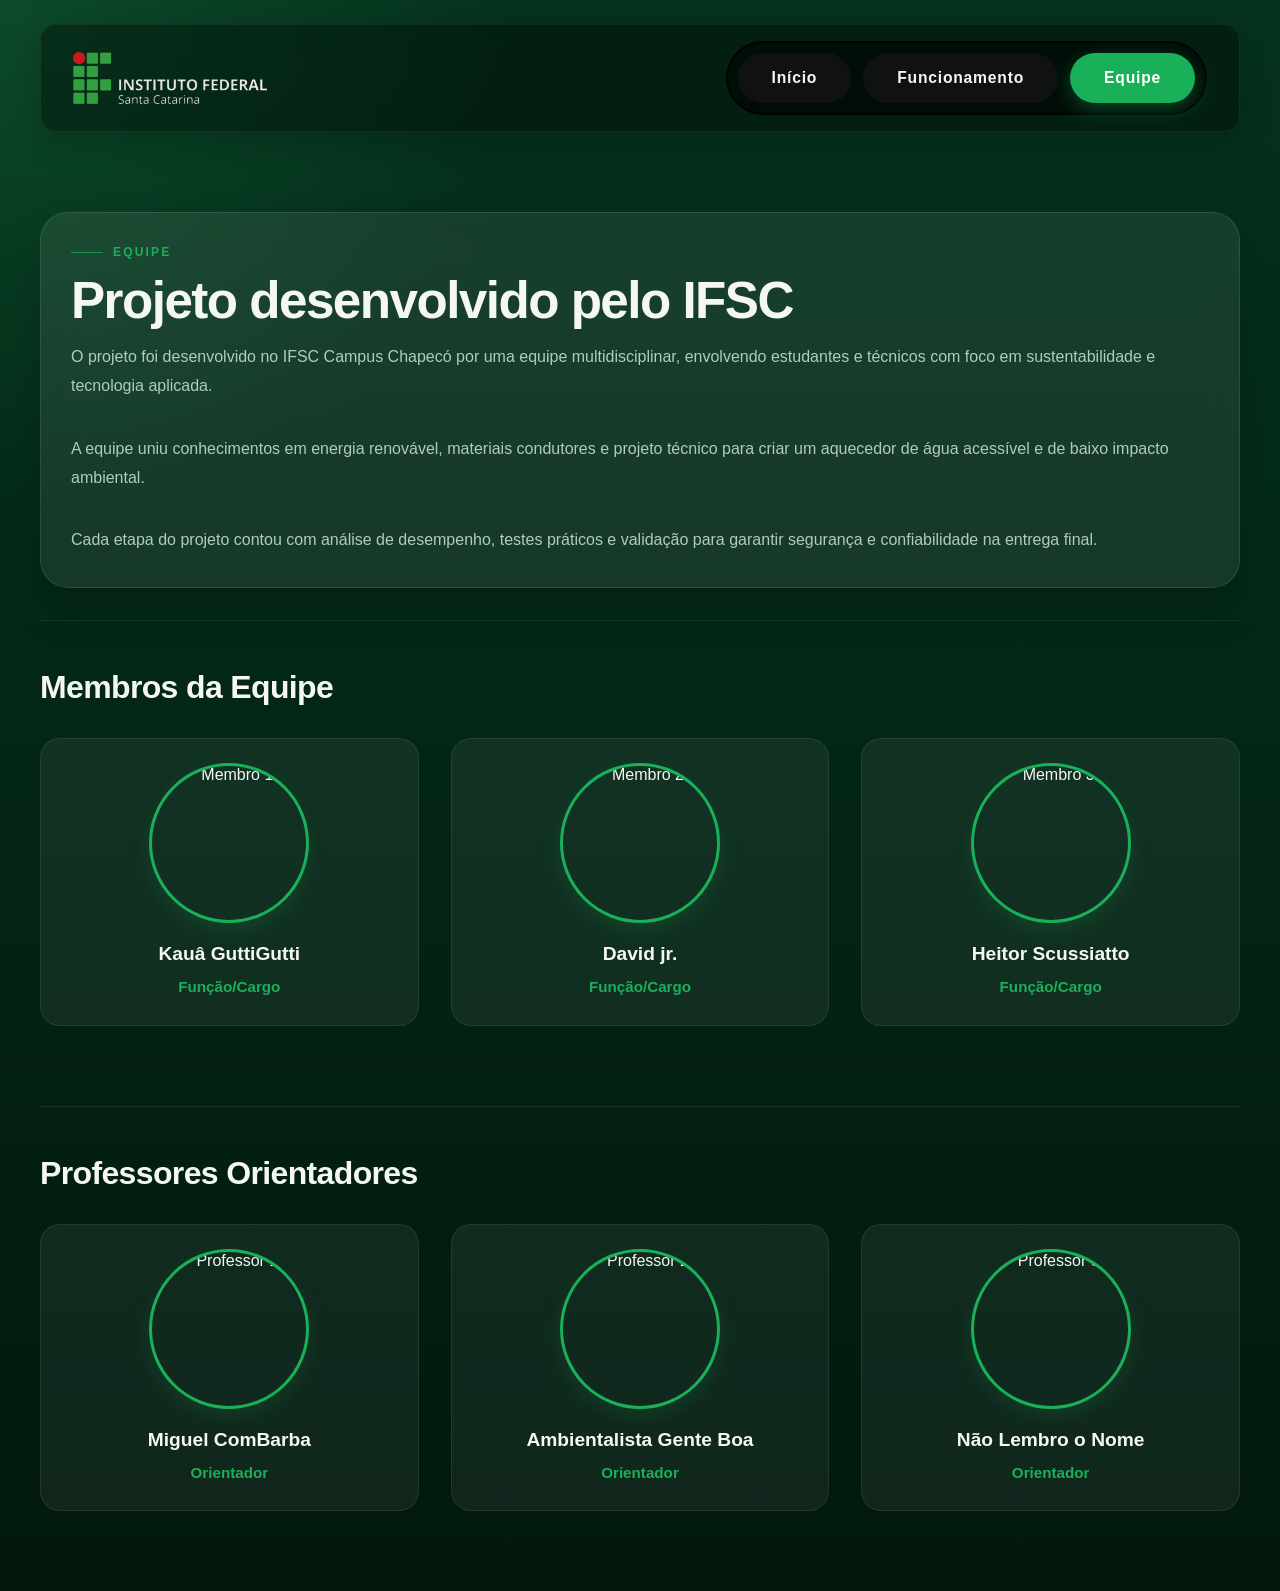
==== equipe.html @ 1ae8f955 "Ajustes Técnicos Parte 1." ====
<!DOCTYPE html>
<html lang="pt-BR">
<head>
  <meta charset="UTF-8" />
  <meta name="viewport" content="width=device-width, initial-scale=1.0" />
  <title>Equipe - Aquecedor de Água Sustentável</title>
  <link rel="stylesheet" href="style.css" />
</head>
<body>
  <div class="page">
    <header>
      <div class="brand">
        <img src="assets/IFSC_horizontal_marca2015_PNG (1) - Editado.png" alt="Logo IFSC" class="brand-logo" />
      </div>

      <nav aria-label="Navegação principal">
        <a class="nav-link" href="index.html">Início</a>
        <a class="nav-link" href="funcionamento.html">Funcionamento</a>
        <a class="nav-link active" href="equipe.html">Equipe</a>
      </nav>
    </header>

    <main class="content">
      <span class="eyebrow">Equipe</span>
      <h1>Projeto desenvolvido pelo IFSC</h1>
      <p>
        O projeto foi desenvolvido no IFSC Campus Chapecó por uma equipe multidisciplinar, envolvendo estudantes e técnicos com foco em sustentabilidade e tecnologia aplicada.
      </p>
      <p>
        A equipe uniu conhecimentos em energia renovável, materiais condutores e projeto técnico para criar um aquecedor de água acessível e de baixo impacto ambiental.
      </p>
      <p>
        Cada etapa do projeto contou com análise de desempenho, testes práticos e validação para garantir segurança e confiabilidade na entrega final.
      </p>
    </main>

    <section class="team-section">
      <h2>Membros da Equipe</h2>
      <div class="members-grid">
        <div class="member-card">
          <img src="assets/placeholder-member.jpg" alt="Membro 1" />
          <h3>Kauâ GuttiGutti</h3>
          <p class="role">Função/Cargo</p>
        </div>
        <div class="member-card">
          <img src="assets/placeholder-member.jpg" alt="Membro 2" />
          <h3>David jr.</h3>
          <p class="role">Função/Cargo</p>
        </div>
        <div class="member-card">
          <img src="assets/placeholder-member.jpg" alt="Membro 3" />
          <h3>Heitor Scussiatto</h3>
          <p class="role">Função/Cargo</p>
        </div>
      </div>
    </section>

    <section class="team-section">
      <h2>Professores Orientadores</h2>
      <div class="members-grid">
        <div class="member-card">
          <img src="assets/placeholder-professor.jpg" alt="Professor 1" />
          <h3>Miguel ComBarba</h3>
          <p class="role">Orientador</p>
        </div>
        <div class="member-card">
          <img src="assets/placeholder-professor.jpg" alt="Professor 2" />
          <h3>Ambientalista Gente Boa</h3>
          <p class="role">Orientador</p>
        </div>
        <div class="member-card">
          <img src="assets/placeholder-professor.jpg" alt="Professor 3" />
          <h3>Não Lembro o Nome</h3>
          <p class="role">Orientador</p>
        </div>
      </div>
    </section>
  </div>

  <script src="script.js"></script>
</body>
</html>
---- style.css ----
:root {
  color-scheme: dark;
  --bg: #042a18;
  --bg-light: #0f4c2b;
  --panel: rgba(255, 255, 255, 0.08);
  --panel-strong: rgba(255, 255, 255, 0.14);
  --accent: #1ab05a;
  --text: #f4f7f2;
  --muted: #b3ccb9;
  --border: rgba(255, 255, 255, 0.12);
  font-family: "Inter", "Segoe UI", sans-serif;
}

* {
  box-sizing: border-box;
}

html {
  scroll-behavior: smooth;
}

body {
  margin: 0;
  min-height: 100vh;
  background:
    radial-gradient(circle at top left, rgba(42, 184, 104, 0.18), transparent 25%),
    linear-gradient(180deg, #05321d 0%, #02180d 100%);
  color: var(--text);
}

.page {
  display: grid;
  gap: 32px;
  width: min(1200px, calc(100% - 32px));
  margin: 0 auto;
  padding: 24px 0 32px;
}

/* =========================
   HEADER
========================= */
header {
  display: flex;
  align-items: center;
  justify-content: space-between;
  gap: 24px;
  padding: 16px 32px;
  margin-bottom: 48px;
  background: rgba(0, 0, 0, 0.35);
  border: 1px solid rgba(255, 255, 255, 0.06);
  border-radius: 16px;
  backdrop-filter: blur(12px);
  box-shadow: 0 10px 30px rgba(0, 0, 0, 0.18);
}

.brand {
  display: flex;
  align-items: center;
}

.brand-logo {
  height: 52px;
  width: auto;
  object-fit: contain;
}

/* =========================
   NAV
========================= */
nav {
  display: flex;
  gap: 12px;
  flex-wrap: wrap;
  padding: 10px;
  background: rgba(0, 0, 0, 0.6);
  border-radius: 999px;
  border: 2px solid rgba(0, 0, 0, 0.8);
}

.nav-link {
  display: inline-flex;
  align-items: center;
  justify-content: center;
  padding: 14px 32px;
  border-radius: 999px;
  border: 2px solid transparent;
  background: rgba(20, 20, 20, 0.8);
  color: var(--text);
  text-decoration: none;
  font-weight: 800;
  font-size: 0.98rem;
  letter-spacing: 0.05em;
  transition: all 0.3s ease;
}

.nav-link:hover,
.nav-link:focus-visible {
  transform: translateY(-2px);
  background: rgba(40, 40, 40, 0.9);
  outline: none;
}

.nav-link.active {
  background: var(--accent);
  color: #fff;
  box-shadow: 0 6px 20px rgba(26, 176, 90, 0.35);
  border: 2px solid rgba(26, 176, 90, 0.3);
}

/* =========================
   HERO
========================= */
.hero {
  display: grid;
  grid-template-columns: minmax(420px, 620px) minmax(420px, 1fr);
  gap: 42px;
  align-items: start;
}

.hero-left {
  display: grid;
  grid-template-columns: repeat(2, 1fr);
  gap: 24px;
  align-items: stretch;
}

.hero-left .card.large,
.hero-left .card.small-card {
  position: static;
  transform: none;
  top: auto;
  left: auto;
  width: 100%;
  box-shadow: 0 30px 50px rgba(0, 0, 0, 0.18);
}

.hero-left .card {
  height: 470px;
}

.hero-left .card img {
  width: 100%;
  height: 100%;
  object-fit: cover;
  display: block;
}

.hero-right {
  display: flex;
  align-items: flex-start;
}

.card.small-card {
  max-width: 100%;
}

/* =========================
   CARDS
========================= */
.card {
  --final-offset: 0px;
  position: relative;
  overflow: hidden;
  border-radius: 28px;
  background: var(--panel);
  border: 1px solid var(--border);
  box-shadow: 0 30px 50px rgba(0, 0, 0, 0.18);
  opacity: 0;
  transform: translateY(20px);
  transition:
    opacity 0.6s ease,
    transform 0.6s ease,
    box-shadow 0.3s ease,
    border-color 0.3s ease;
}

.card:hover {
  box-shadow: 0 35px 60px rgba(0, 0, 0, 0.24);
  border-color: rgba(26, 176, 90, 0.25);
}

.card.visible {
  opacity: 1;
  transform: translateY(var(--final-offset));
}

.hero-left .card {
  --final-offset: -18px;
}

.hero-right .card.small-card {
  --final-offset: 18px;
}

.card img {
  width: 100%;
  display: block;
  object-fit: cover;
}

/* =========================
   TEXTO / CONTEÚDO
========================= */
.content {
  display: flex;
  flex-direction: column;
  gap: 16px;
  padding: 32px 30px;
  border-radius: 28px;
  background: rgba(255, 255, 255, 0.08);
  border: 1px solid rgba(255, 255, 255, 0.1);
  backdrop-filter: blur(16px);
  box-shadow: 0 25px 45px rgba(0, 0, 0, 0.16);
}

.eyebrow {
  display: inline-flex;
  align-items: center;
  gap: 10px;
  color: var(--accent);
  text-transform: uppercase;
  letter-spacing: 0.18em;
  font-size: 0.75rem;
  font-weight: 700;
}

.eyebrow::before {
  content: "";
  width: 32px;
  height: 1px;
  background: currentColor;
  opacity: 0.7;
}

h1 {
  margin: 0;
  font-size: clamp(2.6rem, 4vw, 4rem);
  line-height: 1.02;
  letter-spacing: -0.03em;
}

p {
  margin: 0;
  color: var(--muted);
  line-height: 1.8;
  font-size: 1rem;
}

.content p + p {
  margin-top: 18px;
}

/* =========================
   LISTA DE DIFERENCIAIS
========================= */
.feature-list {
  display: grid;
  gap: 14px;
  margin-top: 16px;
}

.feature {
  display: flex;
  align-items: flex-start;
  gap: 12px;
  color: var(--text);
  font-weight: 500;
}

.feature::before {
  content: "•";
  color: var(--accent);
  font-size: 1.35rem;
  line-height: 1;
  margin-top: 3px;
}

/* =========================
   SEÇÃO DE MEMBROS
========================= */
.team-section {
  display: flex;
  flex-direction: column;
  gap: 32px;
  padding: 48px 0;
  border-top: 1px solid rgba(255, 255, 255, 0.08);
}

.team-section h2 {
  margin: 0;
  font-size: 2rem;
  font-weight: 700;
  color: var(--text);
  letter-spacing: -0.02em;
}

.members-grid {
  display: grid;
  grid-template-columns: repeat(auto-fit, minmax(280px, 1fr));
  gap: 32px;
}

.member-card {
  display: flex;
  flex-direction: column;
  align-items: center;
  text-align: center;
  border-radius: 20px;
  overflow: hidden;
  background: rgba(255, 255, 255, 0.06);
  border: 1px solid rgba(255, 255, 255, 0.08);
  padding: 24px;
  transition: transform 0.3s ease, background 0.3s ease, border-color 0.3s ease;
}

.member-card:hover {
  transform: translateY(-6px);
  background: rgba(255, 255, 255, 0.1);
  border-color: rgba(26, 176, 90, 0.3);
}

.member-card img {
  width: 160px;
  height: 160px;
  border-radius: 50%;
  object-fit: cover;
  margin-bottom: 20px;
  border: 3px solid var(--accent);
  box-shadow: 0 8px 20px rgba(26, 176, 90, 0.15);
}

.member-card h3 {
  margin: 0 0 8px 0;
  font-size: 1.2rem;
  font-weight: 700;
  color: var(--text);
}

.member-card .role {
  margin: 0;
  font-size: 0.95rem;
  color: var(--accent);
  font-weight: 600;
}

/* =========================
   RESPONSIVIDADE
========================= */
@media (max-width: 1100px) {
  .hero {
    grid-template-columns: 1fr;
  }

  .hero-right {
    width: 100%;
  }

  .content {
    width: 100%;
  }
}

@media (max-width: 900px) {
  .hero-left {
    grid-template-columns: 1fr;
  }

  .hero-left .card {
    height: 420px;
  }
}

@media (max-width: 680px) {
  .page {
    width: min(100%, calc(100% - 20px));
    padding: 16px 0 24px;
  }

  header {
    flex-direction: column;
    align-items: stretch;
    padding: 18px;
    gap: 18px;
  }

  .brand {
    justify-content: center;
    width: 100%;
  }

  nav {
    width: 100%;
    border-radius: 24px;
    justify-content: center;
  }

  .nav-link {
    flex: 1 1 100%;
    justify-content: center;
    padding: 14px 20px;
  }

  .hero {
    gap: 28px;
  }

  .hero-left .card {
    height: 360px;
  }

  .content {
    padding: 24px;
    border-radius: 24px;
  }

  h1 {
    font-size: clamp(2rem, 8vw, 3rem);
  }

  p {
    font-size: 0.96rem;
    line-height: 1.7;
  }
}
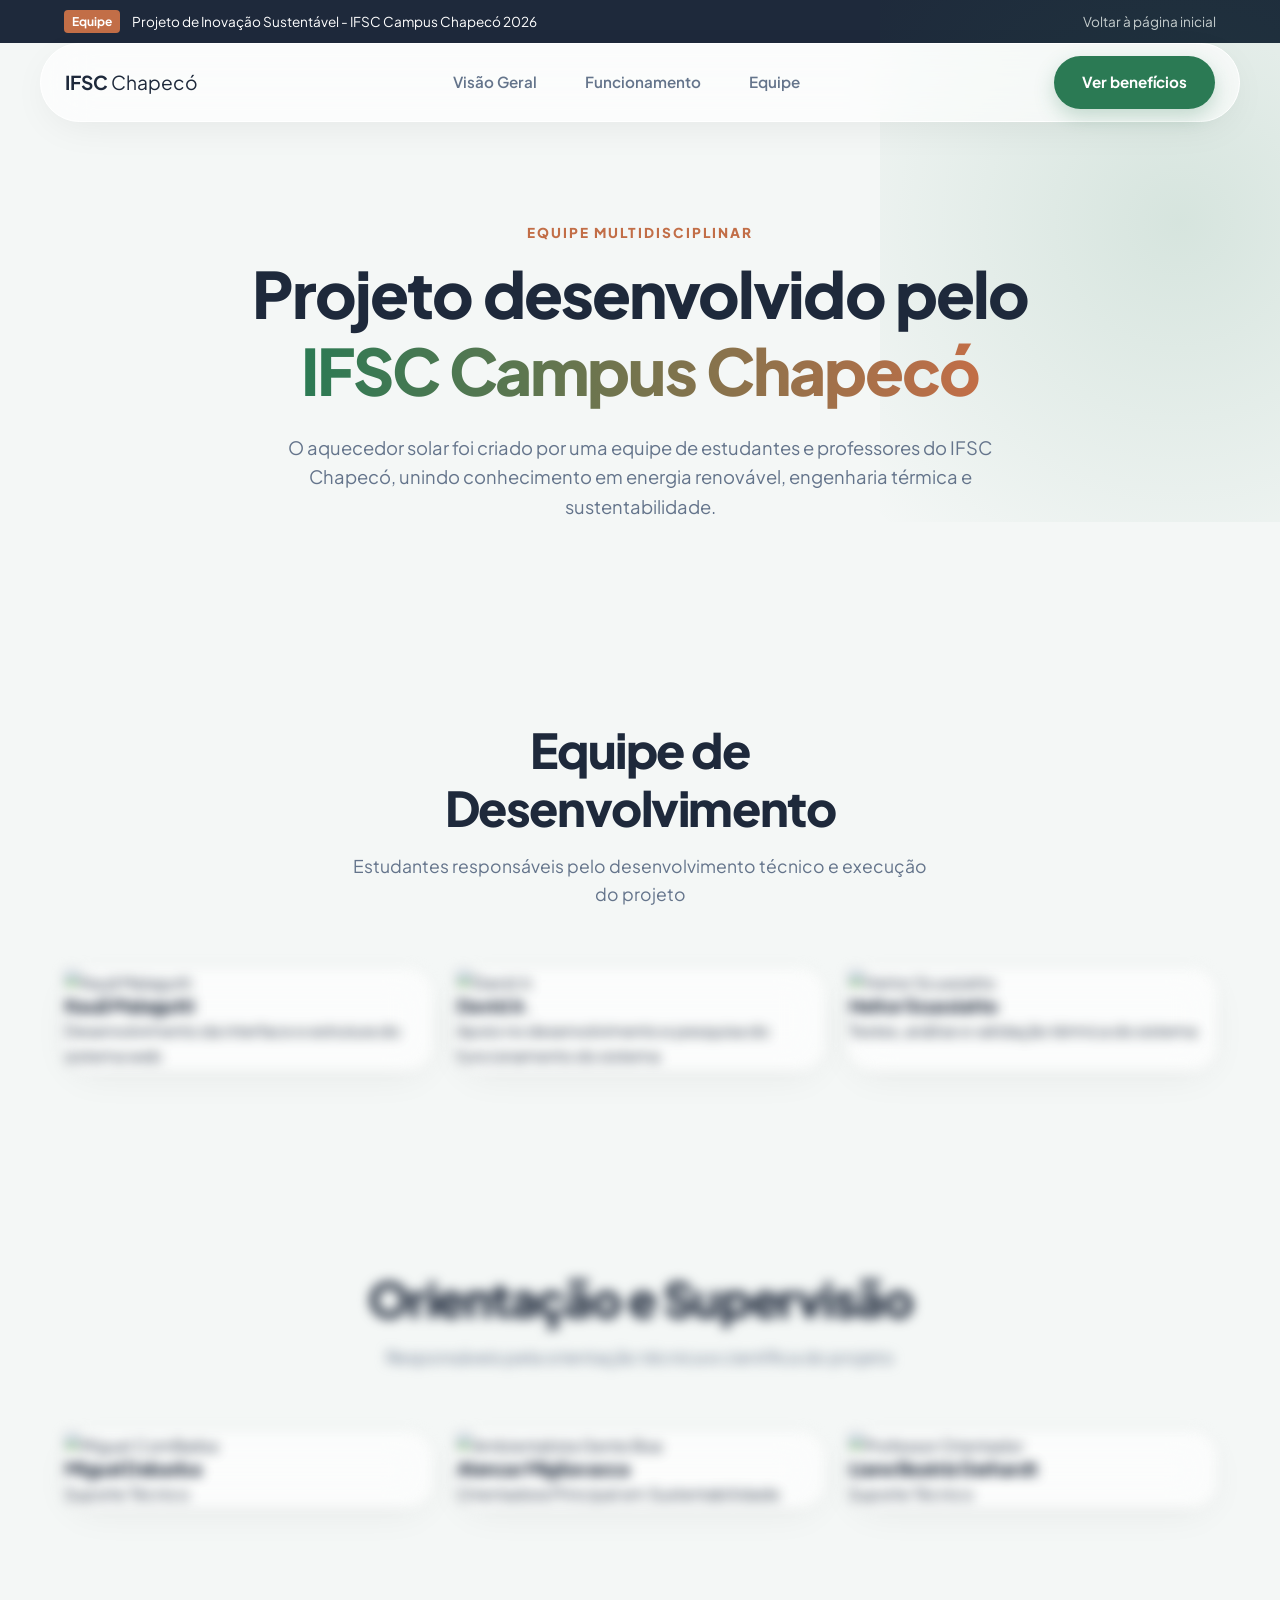
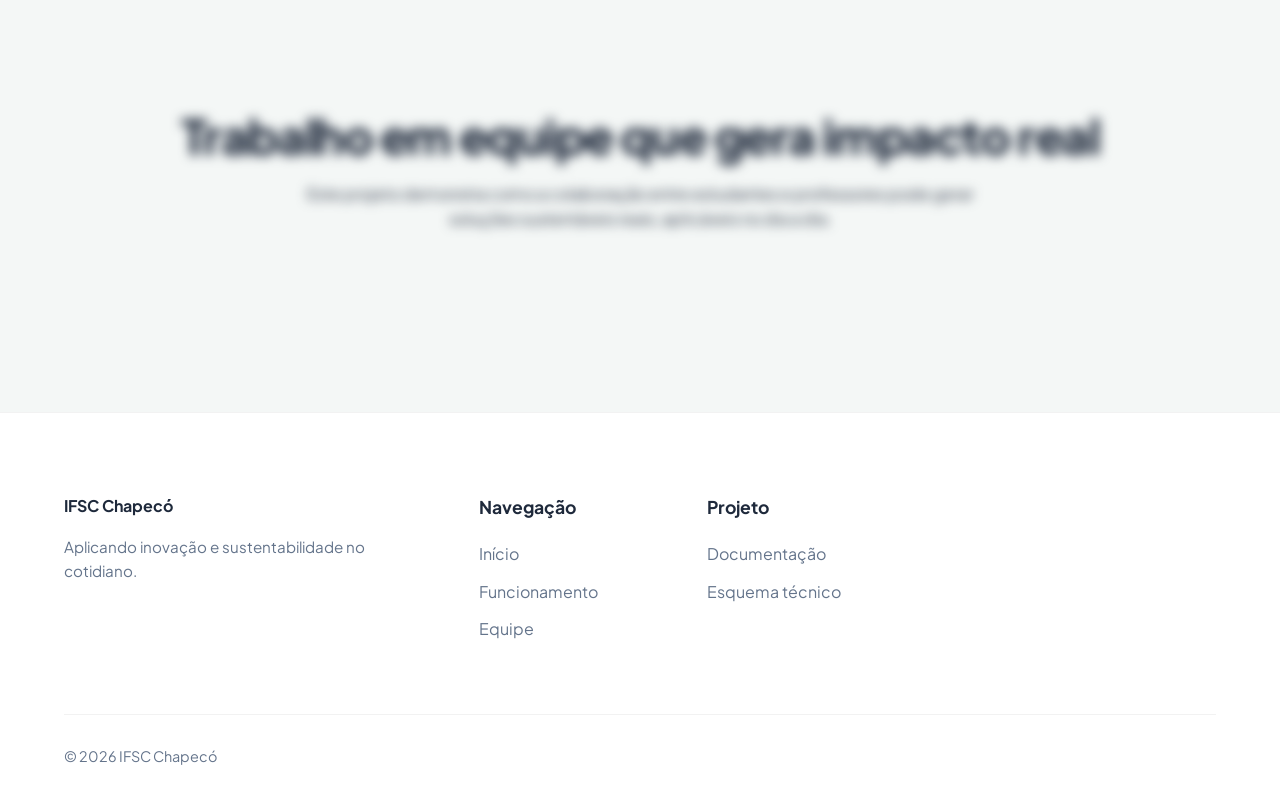
==== commit 847336be: "Commit refatoração do site" ====
--- a/equipe.html
+++ b/equipe.html
@@ -1,82 +1,214 @@
 <!DOCTYPE html>
 <html lang="pt-BR">
+
 <head>
+  <!-- META BASE -->
   <meta charset="UTF-8" />
   <meta name="viewport" content="width=device-width, initial-scale=1.0" />
-  <title>Equipe - Aquecedor de Água Sustentável</title>
-  <link rel="stylesheet" href="style.css" />
+  <meta name="theme-color" content="#2B7A54">
+
+  <!-- SEO -->
+  <title>Equipe | Aquecedor Solar IFSC Chapecó</title>
+  <meta name="description"
+    content="Conheça a equipe multidisciplinar do projeto de aquecedor solar do IFSC Campus Chapecó. Estudantes e professores trabalhando pela sustentabilidade." />
+  <meta name="keywords"
+    content="equipe, aquecedor solar, IFSC Chapecó, projeto sustentável, estudantes, orientadores" />
+  <meta name="author" content="IFSC Chapecó" />
+
+  <!-- OPEN GRAPH -->
+  <meta property="og:title" content="Equipe - Aquecedor Solar IFSC Chapecó" />
+  <meta property="og:description"
+    content="Conheça quem desenvolveu o sistema de aquecimento solar sustentável no IFSC Campus Chapecó." />
+  <meta property="og:image" content="assets/img/img-aquecedor-agua.png" />
+  <meta property="og:type" content="website" />
+
+  <!-- FAVICON -->
+  <link rel="icon" href="assets/img/favicon.png" type="image/png">
+
+  <!-- FONTE -->
+  <link href="https://fonts.googleapis.com/css2?family=Plus+Jakarta+Sans:wght@400;500;700;800&display=swap"
+    rel="stylesheet">
+  <link rel="stylesheet" href="https://cdnjs.cloudflare.com/ajax/libs/font-awesome/7.0.1/css/all.min.css">
+
+  <!-- CSS -->
+  <link rel="stylesheet" href="assets/css/style.css" />
 </head>
+
 <body>
-  <div class="page">
-    <header>
-      <div class="brand">
-        <img src="assets/IFSC_horizontal_marca2015_PNG (1) - Editado.png" alt="Logo IFSC" class="brand-logo" />
-      </div>
-
-      <nav aria-label="Navegação principal">
-        <a class="nav-link" href="index.html">Início</a>
-        <a class="nav-link" href="funcionamento.html">Funcionamento</a>
-        <a class="nav-link active" href="equipe.html">Equipe</a>
+
+  <!-- TOP BAR -->
+  <div class="top-bar">
+    <div class="top-bar-content">
+      <span class="badge">Equipe</span>
+      <p>Projeto de Inovação Sustentável - IFSC Campus Chapecó 2026</p>
+    </div>
+    <div class="top-bar-links">
+      <a href="index.html">Voltar à página inicial</a>
+    </div>
+  </div>
+
+  <!-- HEADER -->
+  <header class="main-header">
+    <div class="header-container glass-panel">
+
+      <a href="index.html" class="brand">
+        <strong>IFSC</strong> Chapecó
+      </a>
+
+      <nav class="main-nav">
+        <a href="index.html" class="nav-link">Visão Geral</a>
+        <a href="funcionamento.html" class="nav-link">Funcionamento</a>
+        <a href="equipe.html" class="nav-link active">Equipe</a>
       </nav>
-    </header>
-
-    <main class="content">
-      <span class="eyebrow">Equipe</span>
-      <h1>Projeto desenvolvido pelo IFSC</h1>
-      <p>
-        O projeto foi desenvolvido no IFSC Campus Chapecó por uma equipe multidisciplinar, envolvendo estudantes e técnicos com foco em sustentabilidade e tecnologia aplicada.
-      </p>
-      <p>
-        A equipe uniu conhecimentos em energia renovável, materiais condutores e projeto técnico para criar um aquecedor de água acessível e de baixo impacto ambiental.
-      </p>
-      <p>
-        Cada etapa do projeto contou com análise de desempenho, testes práticos e validação para garantir segurança e confiabilidade na entrega final.
-      </p>
-    </main>
-
-    <section class="team-section">
-      <h2>Membros da Equipe</h2>
-      <div class="members-grid">
-        <div class="member-card">
-          <img src="assets/placeholder-member.jpg" alt="Membro 1" />
-          <h3>Kauâ GuttiGutti</h3>
-          <p class="role">Função/Cargo</p>
-        </div>
-        <div class="member-card">
-          <img src="assets/placeholder-member.jpg" alt="Membro 2" />
-          <h3>David jr.</h3>
-          <p class="role">Função/Cargo</p>
-        </div>
-        <div class="member-card">
-          <img src="assets/placeholder-member.jpg" alt="Membro 3" />
-          <h3>Heitor Scussiatto</h3>
-          <p class="role">Função/Cargo</p>
-        </div>
-      </div>
-    </section>
-
-    <section class="team-section">
-      <h2>Professores Orientadores</h2>
-      <div class="members-grid">
-        <div class="member-card">
-          <img src="assets/placeholder-professor.jpg" alt="Professor 1" />
-          <h3>Miguel ComBarba</h3>
-          <p class="role">Orientador</p>
-        </div>
-        <div class="member-card">
-          <img src="assets/placeholder-professor.jpg" alt="Professor 2" />
-          <h3>Ambientalista Gente Boa</h3>
-          <p class="role">Orientador</p>
-        </div>
-        <div class="member-card">
-          <img src="assets/placeholder-professor.jpg" alt="Professor 3" />
-          <h3>Não Lembro o Nome</h3>
-          <p class="role">Orientador</p>
-        </div>
-      </div>
-    </section>
-  </div>
-
-  <script src="script.js"></script>
+
+      <a href="index.html#bento-features" class="btn-primary">Ver benefícios</a>
+
+    </div>
+  </header>
+
+  <main>
+
+    <!-- HERO EQUIPE -->
+    <section class="hero section-padding">
+      <div class="container">
+
+        <div class="hero-text text-center reveal">
+          <span class="eyebrow">Equipe Multidisciplinar</span>
+
+          <h1>
+            Projeto desenvolvido pelo<br>
+            <span class="highlight">IFSC Campus Chapecó</span>
+          </h1>
+
+          <p style="max-width: 720px; margin: 0 auto;">
+            O aquecedor solar foi criado por uma equipe de estudantes e professores do IFSC Chapecó,
+            unindo conhecimento em energia renovável, engenharia térmica e sustentabilidade.
+          </p>
+        </div>
+
+      </div>
+    </section>
+
+    <!-- Equipe de Desenvolvimento -->
+    <section class="section-padding">
+      <div class="container">
+
+        <div class="section-heading text-center reveal">
+          <h2>Equipe de Desenvolvimento</h2>
+          <p>Estudantes responsáveis pelo desenvolvimento técnico e execução do projeto</p>
+        </div>
+
+        <div class="members-grid"
+          style="display: grid; grid-template-columns: repeat(auto-fit, minmax(280px, 1fr)); gap: 24px;">
+
+          <div class="member-card glass-panel reveal">
+            <img src="assets/placeholder-member.jpg" alt="Kauã Malagutti" loading="lazy">
+            <h3>Kauã Malagutti</h3>
+            <p class="role">Desenvolvimento da interface e estrutura do sistema web</p>
+          </div>
+
+          <div class="member-card glass-panel reveal">
+            <img src="assets/placeholder-member.jpg" alt="David Jr." loading="lazy">
+            <h3>David Jr.</h3>
+            <p class="role">Apoio no desenvolvimento e pesquisa do funcionamento do sistema</p>
+          </div>
+
+          <div class="member-card glass-panel reveal">
+            <img src="assets/placeholder-member.jpg" alt="Heitor Scussiatto" loading="lazy">
+            <h3>Heitor Scussiatto</h3>
+            <p class="role">Testes, análise e validação térmica do sistema</p>
+          </div>
+        </div>
+      </div>
+    </section>
+
+    <!-- Orientação e Supervisão -->
+    <section class="section-padding bg-surface">
+      <div class="container">
+
+        <div class="section-heading text-center reveal">
+          <h2>Orientação e Supervisão</h2>
+          <p>Responsáveis pela orientação técnica e científica do projeto</p>
+        </div>
+
+        <div class="members-grid"
+          style="display: grid; grid-template-columns: repeat(auto-fit, minmax(280px, 1fr)); gap: 24px;">
+
+          <div class="member-card glass-panel reveal">
+            <img src="assets/placeholder-professor.jpg" alt="Miguel ComBarba" loading="lazy">
+            <h3>Miguel Debarba</h3>
+            <p class="role">Suporte Técnico</p>
+          </div>
+
+          <div class="member-card glass-panel reveal">
+            <img src="assets/placeholder-professor.jpg" alt="Ambientalista Gente Boa" loading="lazy">
+            <h3>Alencar Migliavacca</h3>
+            <p class="role">Orientadora Principal em Sustentabilidade</p>
+          </div>
+
+          <div class="member-card glass-panel reveal">
+            <img src="assets/placeholder-professor.jpg" alt="Professor Orientador" loading="lazy">
+            <h3>Liane Beatriz Gerhardt</h3>
+            <p class="role">Suporte Técnico</p>
+          </div>
+
+        </div>
+      </div>
+    </section>
+
+    <section class="section-padding">
+      <div class="container text-center reveal">
+
+        <h2>Trabalho em equipe que gera impacto real</h2>
+
+        <p style="max-width:700px; margin:0 auto;">
+          Este projeto demonstra como a colaboração entre estudantes e professores pode
+          gerar soluções sustentáveis reais, aplicáveis no dia a dia.
+        </p>
+
+      </div>
+    </section>
+
+  </main>
+
+  <!-- FOOTER -->
+  <footer class="site-footer">
+
+    <div class="container footer-grid">
+
+      <div class="footer-brand">
+        <strong>IFSC Chapecó</strong>
+        <p>Aplicando inovação e sustentabilidade no cotidiano.</p>
+      </div>
+
+      <div class="footer-links">
+        <h4>Navegação</h4>
+        <ul>
+          <li><a href="index.html">Início</a></li>
+          <li><a href="funcionamento.html">Funcionamento</a></li>
+          <li><a href="equipe.html">Equipe</a></li>
+        </ul>
+      </div>
+
+      <div class="footer-links">
+        <h4>Projeto</h4>
+        <ul>
+          <li><a href="#">Documentação</a></li>
+          <li><a href="#">Esquema técnico</a></li>
+        </ul>
+      </div>
+
+    </div>
+
+    <div class="container footer-bottom">
+      <p>&copy; 2026 IFSC Chapecó</p>
+    </div>
+
+  </footer>
+
+  <!-- JS -->
+  <script src="assets/js/script.js"></script>
+
 </body>
-</html>
+
+</html>
--- a/assets/css/style.css
+++ b/assets/css/style.css
@@ -0,0 +1,1000 @@
+  /* ========================= VARIÁVEIS E RESET (Light/Soft Theme) ========================= */
+  :root {
+    /* Fundo claro, levemente acinzentado/verde bem suave */
+    --bg-main: #F4F7F6;
+    --bg-surface: #FFFFFF;
+    /* Textos elegantes e legíveis */
+    --text-main: #1E293B;
+    --text-muted: #64748B;
+    /* Cores de destaque: Verde Sálvia e Cobre */
+    --accent-green: #2B7A54;
+    --accent-green-hover: #1f5c3f;
+    --accent-copper: #C26E47;
+    /* Cor que remete à tubulação de cobre */
+    /* Glassmorphism para Light Mode */
+    --glass-bg: rgba(255, 255, 255, 0.65);
+    --glass-border: rgba(255, 255, 255, 1);
+    --glass-shadow: 0 10px 40px -10px rgba(0, 0, 0, 0.08);
+    --font-main: 'Plus Jakarta Sans', system-ui, sans-serif;
+    --transition: all 0.3s cubic-bezier(0.25, 0.8, 0.25, 1);
+  }
+
+  * {
+    margin: 0;
+    padding: 0;
+    box-sizing: border-box;
+  }
+
+  html {
+    scroll-behavior: auto;
+    scroll-padding-top: 100px;
+  }
+
+  body {
+    font-family: var(--font-main);
+    background-color: var(--bg-main);
+    color: var(--text-main);
+    line-height: 1.6;
+    overflow-x: hidden;
+  }
+
+  .container {
+    width: min(1200px, 90%);
+    margin: 0 auto;
+  }
+
+  .section-padding {
+    padding: 100px 0;
+  }
+
+  /* ========================= UTILITÁRIOS ========================= */
+  .glass-panel {
+    background: var(--glass-bg);
+    backdrop-filter: blur(20px);
+    -webkit-backdrop-filter: blur(20px);
+    border: 1px solid var(--glass-border);
+    box-shadow: var(--glass-shadow);
+    border-radius: 24px;
+  }
+
+  .eyebrow {
+    color: var(--accent-copper);
+    text-transform: uppercase;
+    font-weight: 800;
+    letter-spacing: 0.15em;
+    font-size: 0.85rem;
+    display: block;
+    margin-bottom: 12px;
+  }
+
+  h1,
+  h2,
+  h3 {
+    font-weight: 800;
+    line-height: 1.2;
+    letter-spacing: -0.03em;
+  }
+
+  h1 {
+    font-size: clamp(2.5rem, 5vw, 4rem);
+    margin-bottom: 24px;
+  }
+
+  h2 {
+    font-size: clamp(2rem, 4vw, 3rem);
+    margin-bottom: 16px;
+  }
+
+  .text-center {
+    text-align: center;
+  }
+
+  /* Botões */
+  .btn-primary,
+  .btn-secondary {
+    display: inline-flex;
+    align-items: center;
+    justify-content: center;
+    padding: 14px 28px;
+    border-radius: 100px;
+    font-weight: 700;
+    font-size: 0.95rem;
+    text-decoration: none;
+    transition: var(--transition);
+    cursor: pointer;
+    border: none;
+  }
+
+  .btn-primary {
+    background: var(--accent-green);
+    color: #fff;
+    box-shadow: 0 8px 20px rgba(43, 122, 84, 0.25);
+  }
+
+  .btn-primary:hover {
+    background: var(--accent-green-hover);
+    transform: translateY(-2px);
+  }
+
+  .btn-secondary {
+    background: var(--bg-surface);
+    color: var(--text-main);
+    border: 1px solid rgba(0, 0, 0, 0.1);
+  }
+
+  .btn-secondary:hover {
+    background: #f8f9fa;
+    transform: translateY(-2px);
+  }
+
+
+  .btn-primary {
+    position: relative;
+    overflow: hidden;
+  }
+
+  .btn-primary::after {
+    content: "";
+    position: absolute;
+    inset: 0;
+    background: linear-gradient(120deg, transparent, rgba(255, 255, 255, 0.4), transparent);
+    opacity: 0;
+    transition: 0.4s;
+  }
+
+  .btn-primary:hover::after {
+    opacity: 1;
+  }
+
+  /* ========================= TOP BAR ========================= */
+  .top-bar {
+    background-color: var(--text-main);
+    color: #fff;
+    font-size: 0.85rem;
+    padding: 10px 5%;
+    display: flex;
+    justify-content: space-between;
+    align-items: center;
+    transition: transform 0.3s ease;
+  }
+
+  .top-bar-content {
+    display: flex;
+    align-items: center;
+    gap: 12px;
+  }
+
+  .top-bar .badge {
+    background: var(--accent-copper);
+    padding: 2px 8px;
+    border-radius: 4px;
+    font-weight: 700;
+    font-size: 0.75rem;
+  }
+
+  .top-bar-links a {
+    color: #fff;
+    text-decoration: none;
+    opacity: 0.8;
+    transition: opacity 0.2s;
+  }
+
+  .top-bar-links a:hover {
+    opacity: 1;
+    text-decoration: underline;
+  }
+
+  /* Ocultar top-bar no scroll */
+  body.scrolled .top-bar {
+    transform: translateY(-100%);
+    position: absolute;
+  }
+
+  /* ========================= HEADER STICKY ========================= */
+  .main-header {
+    position: sticky;
+    top: 20px;
+    z-index: 1000;
+    width: min(1200px, 95%);
+    margin: 0 auto;
+    transition: var(--transition);
+  }
+
+  .header-container {
+    display: flex;
+    justify-content: space-between;
+    align-items: center;
+    padding: 12px 24px;
+    border-radius: 100px;
+  }
+
+  .brand {
+    text-decoration: none;
+    color: var(--text-main);
+    font-size: 1.2rem;
+  }
+
+  .main-nav {
+    display: flex;
+    gap: 8px;
+  }
+
+  .nav-link {
+    text-decoration: none;
+    color: var(--text-muted);
+    font-weight: 600;
+    font-size: 0.95rem;
+    padding: 10px 20px;
+    border-radius: 100px;
+    transition: var(--transition);
+  }
+
+  .nav-link:hover {
+    color: var(--text-main);
+    background: rgba(0, 0, 0, 0.03);
+  }
+
+  .nav-link.active {
+    color: var(--text-main);
+    background: #fff;
+    box-shadow: 0 2px 10px rgba(0, 0, 0, 0.05);
+  }
+
+  /* ========================= HERO SECTION ========================= */
+  .hero-grid {
+    display: grid;
+    grid-template-columns: 1fr 1fr;
+    gap: 60px;
+    align-items: center;
+  }
+
+  .hero-text p {
+    color: var(--text-muted);
+    font-size: 1.15rem;
+    margin-bottom: 32px;
+  }
+
+  .hero-actions {
+    display: flex;
+    gap: 16px;
+  }
+
+  .hero-visuals {
+    position: relative;
+  }
+
+  /* Glow suave no hero */
+  .hero::before {
+    content: "";
+    position: absolute;
+    width: 600px;
+    height: 600px;
+    background: radial-gradient(circle, rgba(43, 122, 84, 0.15), transparent);
+    top: -200px;
+    right: -200px;
+    z-index: 0;
+  }
+
+  /* Profundidade */
+  .hero,
+  .bento-section {
+    position: relative;
+    z-index: 1;
+  }
+
+  /* Hover mais premium */
+  .glass-panel:hover {
+    transform: translateY(-6px);
+    transition: 0.4s;
+  }
+
+  /* Melhor animação */
+  .reveal {
+    opacity: 0;
+    transform: translateY(40px) scale(0.98);
+  }
+
+  .reveal.active {
+    opacity: 1;
+    transform: translateY(0) scale(1);
+  }
+
+  .main-image {
+    border-radius: 32px;
+    overflow: hidden;
+    box-shadow: 0 20px 40px rgba(0, 0, 0, 0.1);
+    transition: transform 0.8s cubic-bezier(0.22, 1, 0.36, 1);
+  }
+
+  .main-image img {
+    transform: scale(1.08);
+
+    width: 100%;
+    height: auto;
+    display: block;
+  }
+
+  .parallax-img {
+    perspective: 1000px;
+    overflow: hidden;
+  }
+
+  .parallax-img img {
+    will-change: transform;
+  }
+
+  /* ========================= FUNCIONAMENTO ========================= */
+
+  /* Espaçamento melhor nos textos */
+  #funcionamento p {
+    max-width: 750px;
+    margin: 0 auto 20px;
+    color: var(--text-muted);
+    font-size: 1.05rem;
+    line-height: 1.7;
+  }
+
+  /* Destaque do título */
+  #funcionamento h2 {
+    margin-bottom: 20px;
+  }
+
+  /* Wrapper do vídeo mais premium */
+  .video-wrapper {
+    margin: 50px auto;
+    border-radius: 24px;
+    overflow: hidden;
+    box-shadow: 0 25px 60px rgba(0, 0, 0, 0.15);
+    max-width: 900px;
+    position: relative;
+  }
+
+  /* Glow leve igual hero */
+  .video-wrapper::after {
+    content: "";
+    position: absolute;
+    inset: 0;
+    background: radial-gradient(circle at center, rgba(43, 122, 84, 0.15), transparent 70%);
+    opacity: 0.5;
+    pointer-events: none;
+  }
+
+  /* GRID DOS CARDS */
+  .info-grid {
+    display: grid;
+    grid-template-columns: repeat(auto-fit, minmax(250px, 1fr));
+    gap: 24px;
+    margin-top: 50px;
+  }
+
+  /* CARD INDIVIDUAL */
+  .info-card {
+    padding: 30px;
+    border-radius: 20px;
+    background: var(--glass-bg);
+    backdrop-filter: blur(15px);
+    border: 1px solid var(--glass-border);
+    box-shadow: var(--glass-shadow);
+    transition: var(--transition);
+    position: relative;
+    overflow: hidden;
+  }
+
+  /* Efeito glow no hover */
+  .info-card::after {
+    content: "";
+    position: absolute;
+    inset: 0;
+    background: radial-gradient(circle at top, rgba(194, 110, 71, 0.2), transparent 70%);
+    opacity: 0;
+    transition: 0.4s;
+  }
+
+  .info-card:hover::after {
+    opacity: 1;
+  }
+
+  /* Hover suave */
+  .info-card:hover {
+    transform: translateY(-6px) scale(1.02);
+  }
+
+  /* Título */
+  .info-card h4 {
+    font-size: 1.2rem;
+    margin-bottom: 10px;
+    color: var(--text-main);
+  }
+
+  /* Texto */
+  .info-card p {
+    font-size: 0.95rem;
+    color: var(--text-muted);
+  }
+
+  /* Ícone fake (opcional futuramente) */
+  /* .info-card::before {
+    content: "☀️";
+    font-size: 1.5rem;
+    display: block;
+    margin-bottom: 10px;
+    opacity: 0.8;
+  } */
+
+  .info-card i {
+    font-size: 28px;
+    color: var(--accent-green);
+    margin-bottom: 12px;
+    display: inline-block;
+    transition: 0.3s;
+  }
+
+  .info-card:hover i {
+    transform: scale(1.2) rotate(5deg);
+    color: var(--accent-copper);
+  }
+
+  /* RESPONSIVO */
+  @media (max-width: 992px) {
+    .info-grid {
+      grid-template-columns: 1fr;
+    }
+  }
+
+  .floating-card {
+    position: absolute;
+    bottom: -20px;
+    left: -30px;
+    padding: 24px;
+    display: flex;
+    flex-direction: column;
+    align-items: center;
+    animation: float 6s ease-in-out infinite;
+  }
+
+  .stats-value {
+    font-size: 2.5rem;
+    font-weight: 800;
+    color: var(--accent-green);
+    line-height: 1;
+  }
+
+  .stats-label {
+    font-size: 0.9rem;
+    color: var(--text-muted);
+    font-weight: 600;
+    text-transform: uppercase;
+  }
+
+  @keyframes float {
+
+    0%,
+    100% {
+      transform: translateY(0);
+    }
+
+    50% {
+      transform: translateY(-15px);
+    }
+  }
+
+  /* ========================= BENTO GRID (O "Pro Max") ========================= */
+  .section-heading {
+    max-width: 600px;
+    margin: 0 auto 60px;
+  }
+
+  .section-heading p {
+    color: var(--text-muted);
+    font-size: 1.1rem;
+  }
+
+  .bento-grid {
+    display: grid;
+    grid-template-columns: repeat(3, 1fr);
+    grid-auto-rows: minmax(250px, auto);
+    gap: 24px;
+    position: relative;
+    overflow: hidden;
+    padding-top: 20px;
+  }
+
+  .bento-item {
+    padding: clamp(24px, 3vw, 40px);
+    display: flex;
+    flex-direction: column;
+    justify-content: center;
+
+    position: relative;
+    /* ESSENCIAL */
+    overflow: hidden;
+    /* CORTA o glow */
+    border-radius: 24px;
+    /* garante que o glow siga a borda */
+  }
+
+  .bento-item::after {
+    content: "";
+    position: absolute;
+    inset: 0;
+
+    background: radial-gradient(circle at top left,
+        rgba(43, 122, 84, 0.18),
+        transparent 70%);
+
+    opacity: 0;
+    transition: opacity 0.4s ease;
+    pointer-events: none;
+  }
+
+  .bento-item:hover::after {
+    opacity: 1;
+  }
+
+  .bento-item h3 {
+    margin-bottom: 12px;
+    font-size: 1.5rem;
+  }
+
+  .bento-item p {
+    color: var(--text-muted);
+    margin: 0;
+  }
+
+  .span-2 {
+    grid-column: span 2;
+  }
+
+  .bg-copper {
+    background: var(--accent-copper);
+    border: none;
+    position: relative;
+  }
+
+  .bg-copper::before {
+    content: "";
+    position: absolute;
+    inset: -2px;
+    background: linear-gradient(120deg, #C26E47, #ffb38a);
+    filter: blur(20px);
+    opacity: 0.3;
+    z-index: -1;
+  }
+
+  .bg-copper h3,
+  .bg-copper p {
+    color: #fff;
+  }
+
+  .flex-row {
+    flex-direction: row;
+    align-items: center;
+    gap: 32px;
+  }
+
+  .bento-text {
+    flex: 1;
+  }
+
+  .highlight {
+    background: linear-gradient(90deg, #2B7A54, #C26E47);
+    -webkit-background-clip: text;
+    background-clip: text;
+    -webkit-text-fill-color: transparent;
+  }
+
+  .highlight-card {
+    background: linear-gradient(135deg, rgba(43, 122, 84, 0.15), rgba(194, 110, 71, 0.15));
+    border: 1px solid rgba(43, 122, 84, 0.3);
+    transform: scale(1.03);
+  }
+
+  .highlight-card h4 {
+    font-size: 1.3rem;
+  }
+
+  .bento-img-small {
+    flex: 0 0 40%;
+    border-radius: 16px;
+    overflow: hidden;
+    height: 100%;
+  }
+
+  .bento-img-small img {
+    width: 100%;
+    height: 100%;
+    object-fit: cover;
+  }
+
+  /* ========================= FOOTER COMPLETO ========================= */
+  .site-footer {
+    background-color: #ffffff;
+    border-top: 1px solid rgba(0, 0, 0, 0.05);
+    padding: 80px 0 30px;
+    margin-top: 80px;
+  }
+
+  .footer-grid {
+    display: grid;
+    grid-template-columns: 2fr 1fr 1fr 1.5fr;
+    gap: 40px;
+    margin-bottom: 60px;
+  }
+
+  .footer-brand p {
+    color: var(--text-muted);
+    margin-top: 16px;
+    font-size: 0.95rem;
+  }
+
+  .footer-links h4 {
+    font-size: 1.1rem;
+    margin-bottom: 20px;
+  }
+
+  .footer-links ul {
+    list-style: none;
+  }
+
+  .footer-links li {
+    margin-bottom: 12px;
+  }
+
+  .footer-links a {
+    color: var(--text-muted);
+    text-decoration: none;
+    transition: color 0.2s;
+  }
+
+  .footer-links a:hover {
+    color: var(--accent-green);
+  }
+
+  .newsletter-form {
+    display: flex;
+    gap: 8px;
+    margin-top: 16px;
+  }
+
+  .newsletter-form input {
+    flex: 1;
+    padding: 12px 16px;
+    border: 1px solid #e2e8f0;
+    border-radius: 100px;
+    font-family: inherit;
+    outline: none;
+    background: #f8fafc;
+  }
+
+  .newsletter-form input:focus {
+    border-color: var(--accent-green);
+  }
+
+  .footer-bottom {
+    display: flex;
+    justify-content: space-between;
+    align-items: center;
+    padding-top: 30px;
+    border-top: 1px solid rgba(0, 0, 0, 0.05);
+    color: var(--text-muted);
+    font-size: 0.9rem;
+  }
+
+  .bento-item i {
+    font-size: 40px;
+    /* antes era ~28px */
+    color: #fff;
+    margin-bottom: 16px;
+    display: inline-block;
+    transition: 0.3s;
+  }
+
+  /* glow leve (fica MUITO bonito com cobre) */
+  .bg-copper i {
+    text-shadow: 0 4px 20px rgba(255, 255, 255, 0.25);
+  }
+
+  .icon-box {
+    width: 60px;
+    height: 60px;
+    border-radius: 16px;
+    background: rgba(255, 255, 255, 0.15);
+    display: flex;
+    align-items: center;
+    justify-content: center;
+    margin-bottom: 18px;
+    backdrop-filter: blur(10px);
+  }
+
+  .icon-box i {
+    font-size: 28px;
+    color: #fff;
+  }
+
+  /* hover bonito */
+  .bento-item:hover .icon-box {
+    transform: scale(1.1) rotate(5deg);
+    transition: 0.3s;
+  }
+
+  .bg-copper strong {
+    color: #fff;
+    font-weight: 800;
+  }
+
+  .social-links a {
+    margin-left: 16px;
+    color: var(--text-muted);
+    text-decoration: none;
+    font-weight: 600;
+  }
+
+  /* ========================= ANIMAÇÕES & RESPONSIVIDADE ========================= */
+  .reveal {
+    opacity: 0;
+    transform: translateY(60px) scale(0.98);
+    filter: blur(6px);
+    transition: all 0.8s cubic-bezier(0.22, 1, 0.36, 1);
+  }
+
+  .reveal.active {
+    opacity: 1;
+    transform: translateY(0) scale(1);
+    filter: blur(0);
+  }
+
+  /* SAÍDA (quando sai da tela) */
+  .reveal.out {
+    opacity: 0;
+    transform: translateY(-40px) scale(0.98);
+    filter: blur(6px);
+  }
+
+
+  .delay-1 {
+    transition-delay: 0.2s;
+  }
+
+  .delay-2 {
+    transition-delay: 0.3s;
+  }
+
+  .delay-3 {
+    transition-delay: 0.5s;
+  }
+
+  .delay-4 {
+    transition-delay: 0.7s;
+  }
+
+  .boiler-grid {
+    grid-template-columns: 1fr 1fr;
+    gap: 40px;
+    max-width: 1100px;
+    margin: 0 auto;
+  }
+
+  .badge-highlight {
+    background: rgba(255, 255, 255, 0.2);
+    padding: 4px 10px;
+    border-radius: 8px;
+    font-size: 0.9rem;
+    margin-left: 8px;
+  }
+
+
+  /* ========================= RESPONSIVO PRO ========================= */
+
+
+  /* ===== TABLETS ===== */
+  @media (max-width: 992px) {
+    .section-padding {
+      padding: 80px 0;
+    }
+
+    /* HERO */
+    .hero-grid {
+      grid-template-columns: 1fr;
+      text-align: center;
+    }
+
+    .hero-actions {
+      justify-content: center;
+      flex-wrap: wrap;
+    }
+
+    .hero-visuals {
+      margin-top: 30px;
+    }
+
+    /* Correção para não sobrescrever a animação (keyframes) do floating-card */
+    .floating-card {
+      left: 0;
+      right: 0;
+      margin: 0 auto;
+      width: max-content;
+      bottom: -30px;
+    }
+
+    /* FUNCIONAMENTO */
+    .info-grid {
+      grid-template-columns: repeat(auto-fit, minmax(220px, 1fr));
+    }
+
+    /* BENTO */
+    .bento-grid {
+      grid-template-columns: 1fr;
+    }
+
+    .span-2 {
+      grid-column: span 1;
+    }
+
+    .flex-row {
+      flex-direction: column;
+    }
+
+    .bento-img-small {
+      width: 100%;
+      height: 250px;
+    }
+
+    /* HEADER */
+    .header-container {
+      gap: 16px;
+      flex-wrap: wrap;
+      justify-content: center;
+    }
+
+    .main-nav {
+      flex-wrap: wrap;
+      justify-content: center;
+    }
+
+    /* FOOTER */
+    .footer-grid {
+      grid-template-columns: 1fr 1fr;
+      gap: 30px;
+    }
+  }
+
+  /* ===== CELULARES GRANDES ===== */
+  @media (max-width: 768px) {
+    .section-padding {
+      padding: 70px 0;
+    }
+
+    h1 {
+      font-size: 2.2rem;
+    }
+
+    h2 {
+      font-size: 1.8rem;
+    }
+
+    /* TOP BAR */
+    .top-bar {
+      flex-direction: column;
+      gap: 6px;
+      text-align: center;
+    }
+
+    /* HEADER */
+    .header-container {
+      flex-direction: column;
+      padding: 16px;
+      border-radius: 24px;
+      gap: 12px;
+    }
+
+    .header-container .btn-primary {
+      display: none;
+      /* Esconde o botão do header para poupar espaço em tela menor */
+    }
+
+    /* BOTÕES */
+    .btn-primary,
+    .btn-secondary {
+      width: 100%;
+    }
+
+    .hero-actions {
+      flex-direction: column;
+    }
+
+    /* VIDEO */
+    .video-wrapper {
+      margin: 40px 0;
+    }
+
+    .video-wrapper iframe {
+      height: 300px;
+      /* Evita que o vídeo fique muito esticado verticalmente */
+    }
+
+    /* CARDS */
+    .info-card {
+      padding: 24px;
+    }
+
+    .bento-item {
+      padding: 30px;
+    }
+
+    .boiler-grid {
+      grid-template-columns: 1fr;
+    }
+
+    /* FOOTER */
+    .footer-grid {
+      grid-template-columns: 1fr;
+      text-align: center;
+    }
+
+    .footer-bottom {
+      flex-direction: column;
+      gap: 16px;
+      text-align: center;
+    }
+
+    .social-links a {
+      margin: 0 8px;
+    }
+
+    .hero::before {
+      display: none;
+    }
+  }
+
+  /* ===== CELULARES PEQUENOS ===== */
+  @media (max-width: 480px) {
+    .section-padding {
+      padding: 60px 0;
+    }
+
+    .container {
+      width: 95%;
+    }
+
+    h1 {
+      font-size: 1.9rem;
+    }
+
+    h2 {
+      font-size: 1.6rem;
+    }
+
+    p {
+      font-size: 0.95rem;
+    }
+
+    .hero-text p {
+      font-size: 1rem;
+    }
+
+    .nav-link {
+      padding: 8px 12px;
+      font-size: 0.85rem;
+    }
+
+    .info-card {
+      padding: 20px;
+    }
+
+    .bento-item {
+      padding: 24px;
+    }
+
+    .bento-img-small {
+      height: 180px;
+    }
+
+    .stats-value {
+      font-size: 2rem;
+    }
+
+    .video-wrapper iframe {
+      height: 220px;
+      /* Ajuste final para telas bem pequenas */
+    }
+  }
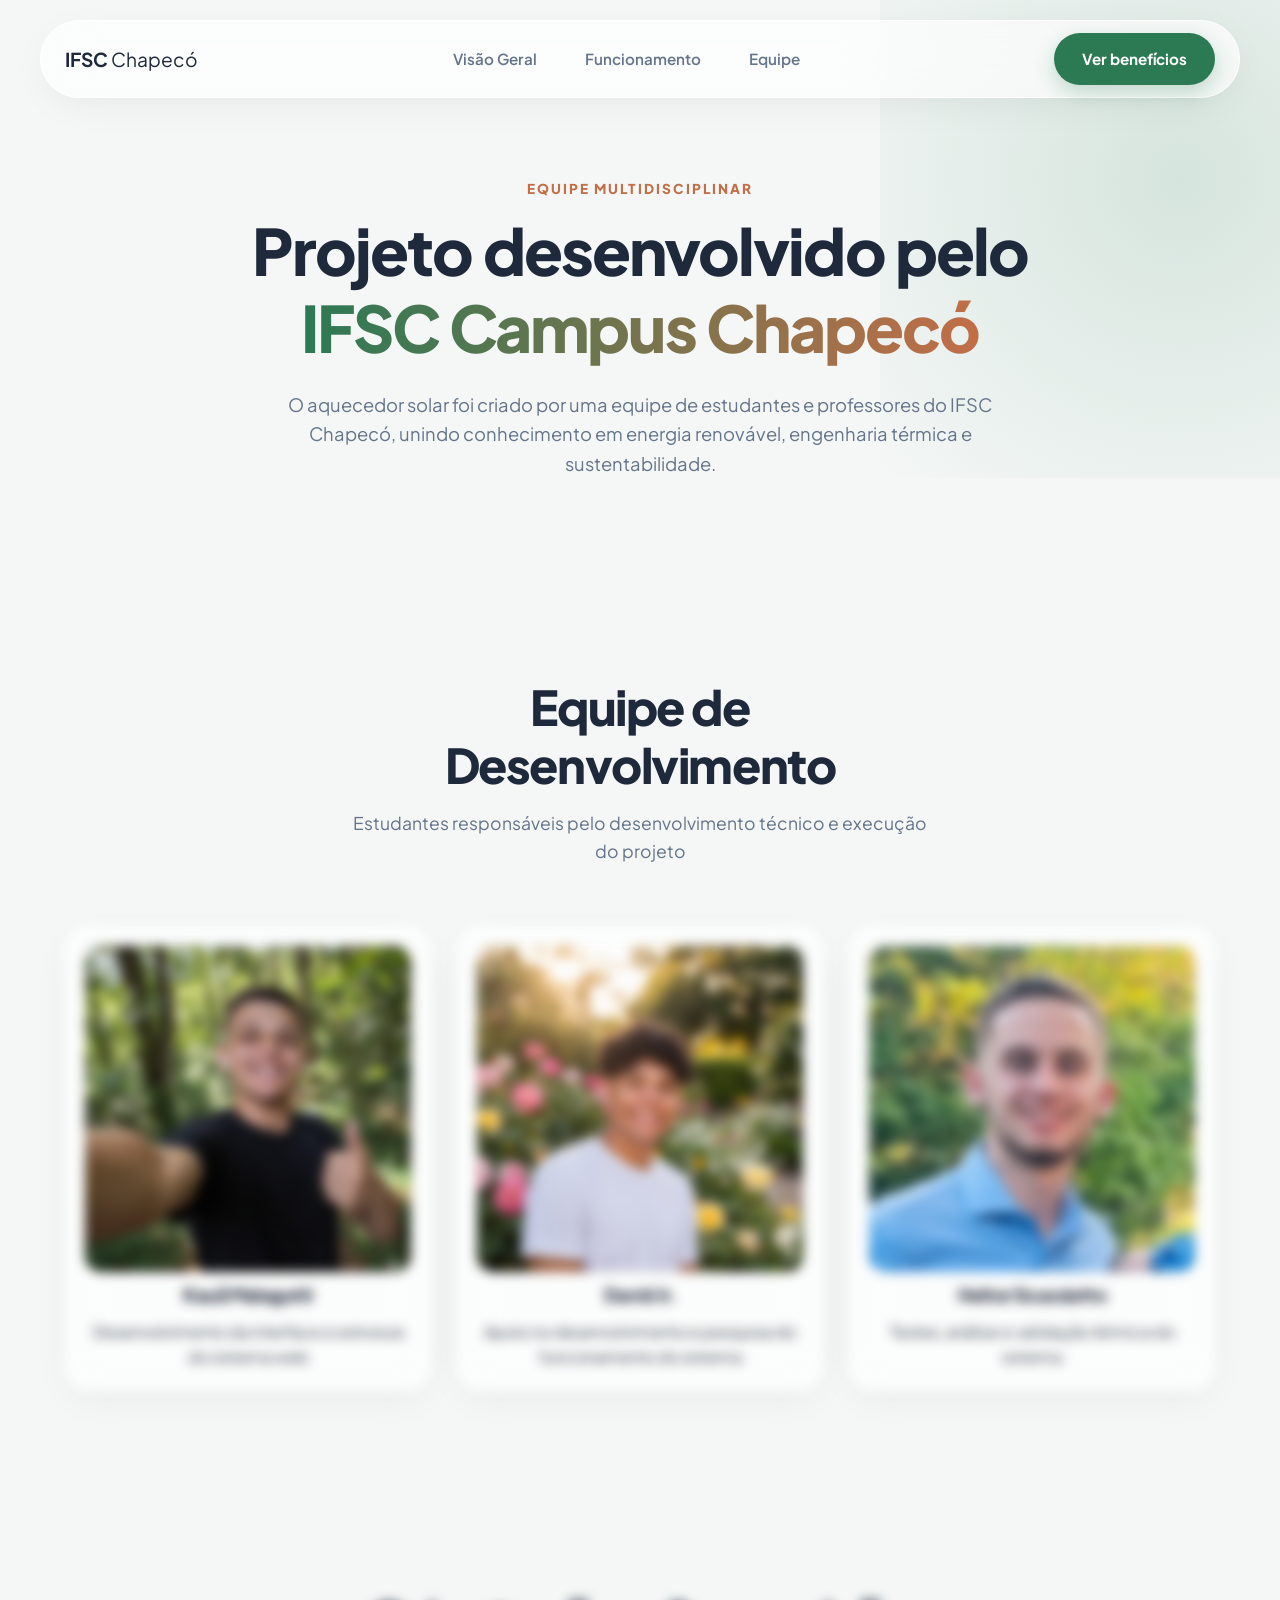
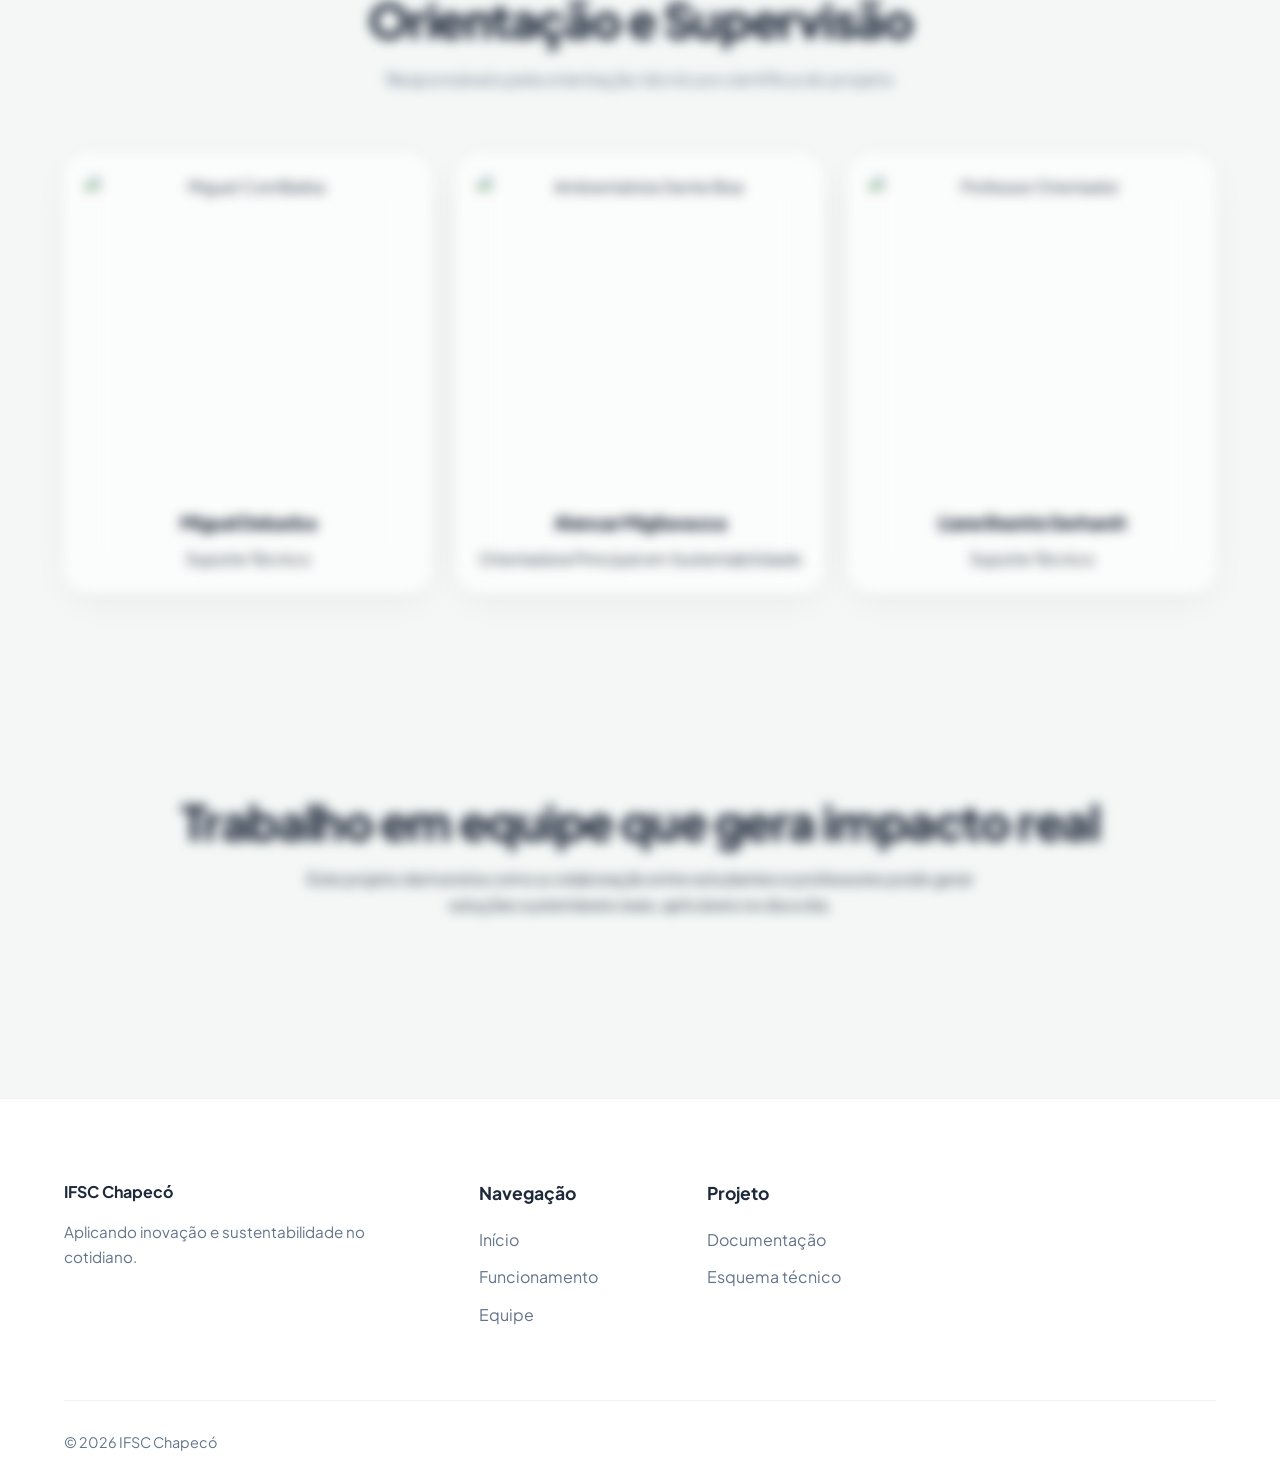
==== commit 4f6f9c97: "Configuração de rotas e fotos." ====
--- a/equipe.html
+++ b/equipe.html
@@ -36,17 +36,6 @@
 
 <body>
 
-  <!-- TOP BAR -->
-  <div class="top-bar">
-    <div class="top-bar-content">
-      <span class="badge">Equipe</span>
-      <p>Projeto de Inovação Sustentável - IFSC Campus Chapecó 2026</p>
-    </div>
-    <div class="top-bar-links">
-      <a href="index.html">Voltar à página inicial</a>
-    </div>
-  </div>
-
   <!-- HEADER -->
   <header class="main-header">
     <div class="header-container glass-panel">
@@ -102,19 +91,19 @@
           style="display: grid; grid-template-columns: repeat(auto-fit, minmax(280px, 1fr)); gap: 24px;">
 
           <div class="member-card glass-panel reveal">
-            <img src="assets/placeholder-member.jpg" alt="Kauã Malagutti" loading="lazy">
+            <img src="assets/img/Kauã.png" alt="Kauã Malagutti" loading="lazy">
             <h3>Kauã Malagutti</h3>
             <p class="role">Desenvolvimento da interface e estrutura do sistema web</p>
           </div>
 
           <div class="member-card glass-panel reveal">
-            <img src="assets/placeholder-member.jpg" alt="David Jr." loading="lazy">
+            <img src="assets/img/David.png" alt="David Jr." loading="lazy">
             <h3>David Jr.</h3>
             <p class="role">Apoio no desenvolvimento e pesquisa do funcionamento do sistema</p>
           </div>
 
           <div class="member-card glass-panel reveal">
-            <img src="assets/placeholder-member.jpg" alt="Heitor Scussiatto" loading="lazy">
+            <img src="assets/img/Heitor.png" alt="Heitor Scussiatto" loading="lazy">
             <h3>Heitor Scussiatto</h3>
             <p class="role">Testes, análise e validação térmica do sistema</p>
           </div>
--- a/assets/css/style.css
+++ b/assets/css/style.css
@@ -47,6 +47,13 @@
     padding: 100px 0;
   }
 
+  .member-card img {
+    width: 100%;
+    aspect-ratio: 1 / 1; /* quadrado perfeito */
+    object-fit: cover;
+    object-position: center;
+    border-radius: 16px;
+  }
   /* ========================= UTILITÁRIOS ========================= */
   .glass-panel {
     background: var(--glass-bg);
@@ -323,6 +330,14 @@
     will-change: transform;
   }
 
+  .member-card {
+    padding: 20px;
+    text-align: center;
+    display: flex;
+    flex-direction: column;
+    gap: 12px;
+  }
+
   /* ========================= FUNCIONAMENTO ========================= */
 
   /* Espaçamento melhor nos textos */
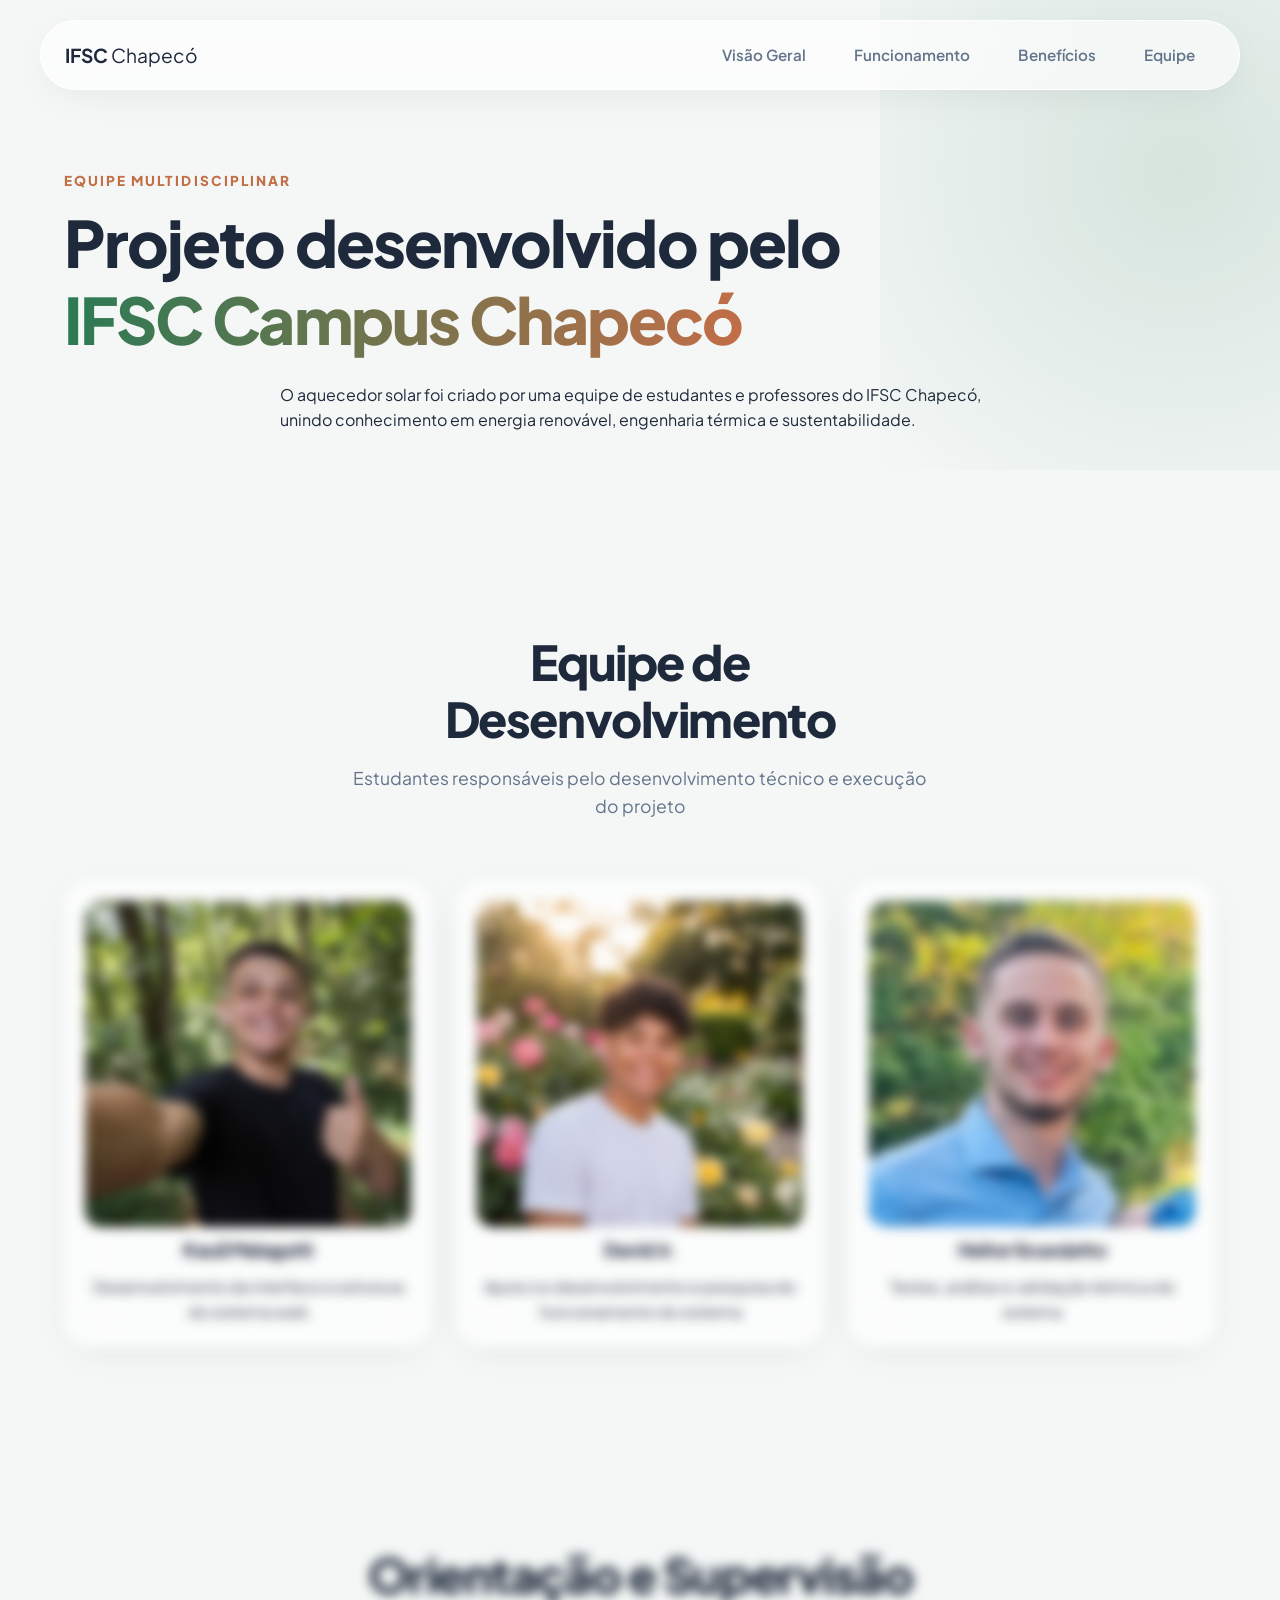
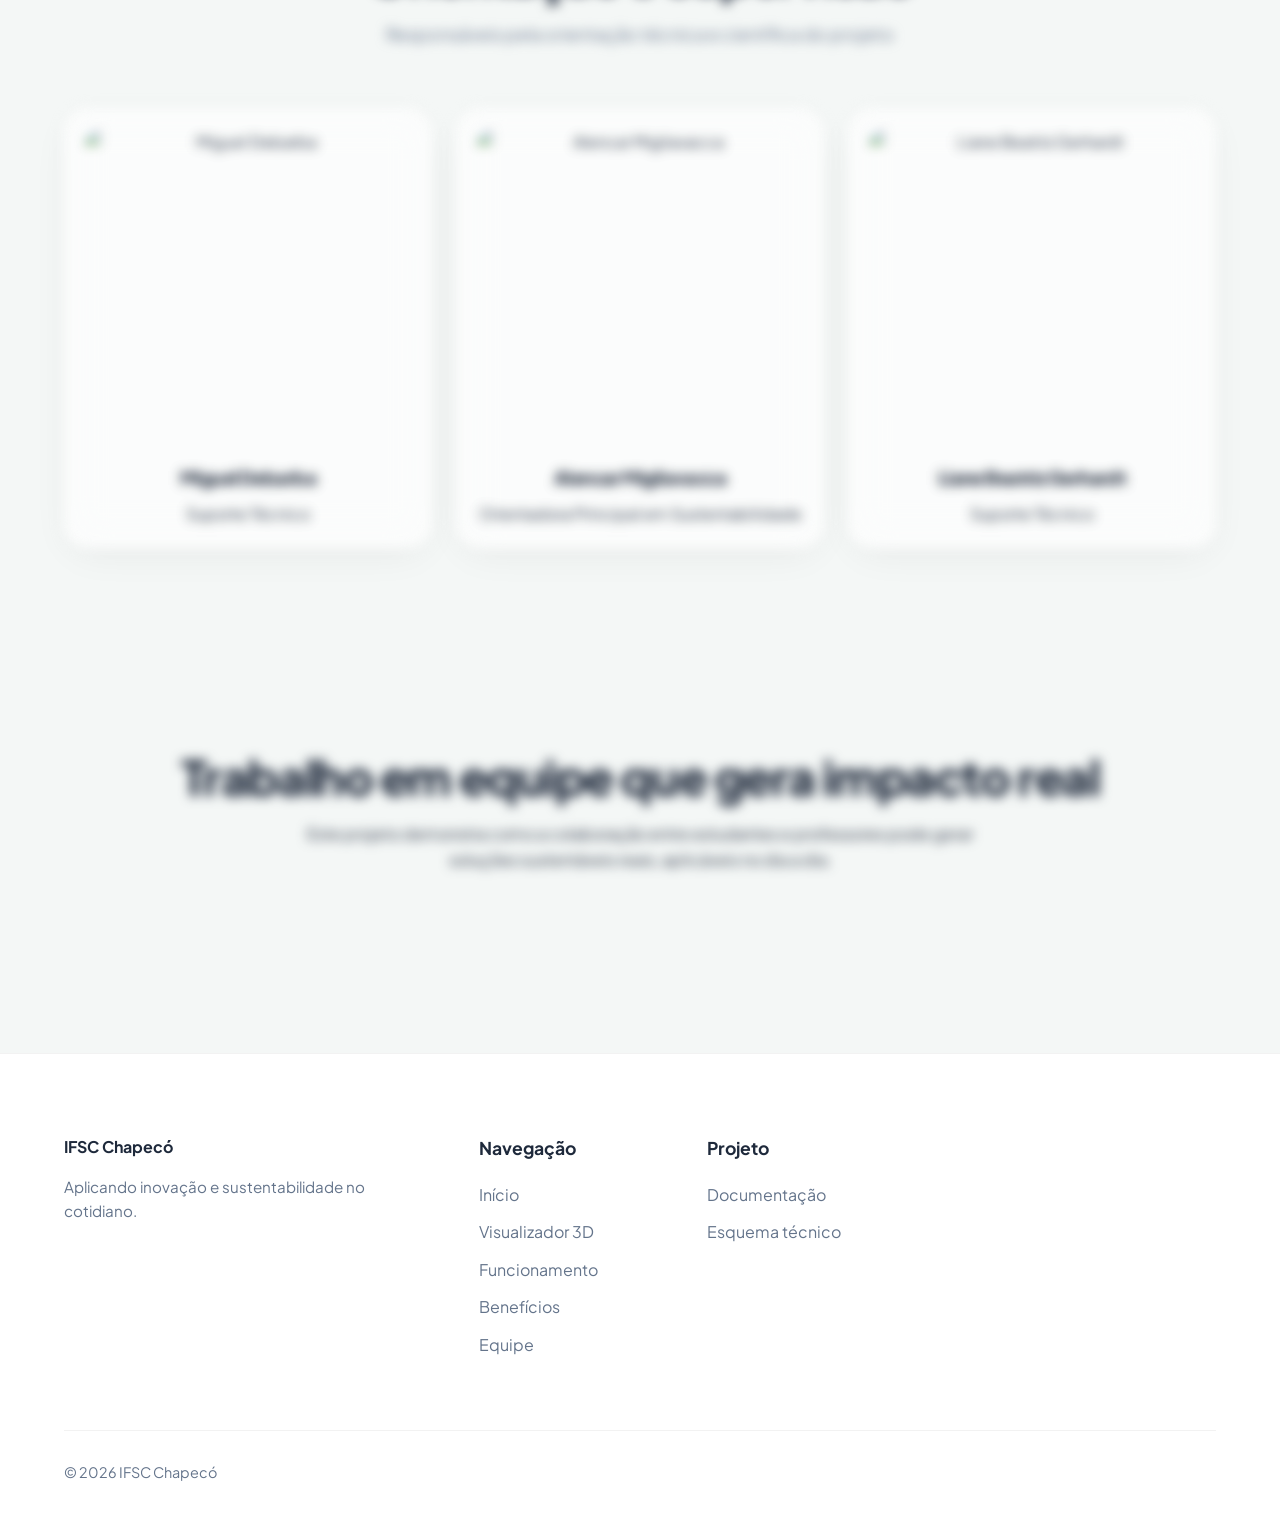
==== commit d52aa157: "Commit exemplo de funcionamento do website" ====
--- a/equipe.html
+++ b/equipe.html
@@ -1,3 +1,6 @@
+<?php // arquivo PHP 
+?>
+
 <!DOCTYPE html>
 <html lang="pt-BR">
 
@@ -46,12 +49,10 @@
 
       <nav class="main-nav">
         <a href="index.html" class="nav-link">Visão Geral</a>
-        <a href="funcionamento.html" class="nav-link">Funcionamento</a>
-        <a href="equipe.html" class="nav-link active">Equipe</a>
+        <a href="index.html#funcionamento" class="nav-link">Funcionamento</a>
+        <a href="index.html#bento-features" class="nav-link">Benefícios</a>
+        <a href="equipe.html" class="nav-link">Equipe</a>
       </nav>
-
-      <a href="index.html#bento-features" class="btn-primary">Ver benefícios</a>
-
     </div>
   </header>
 
@@ -61,7 +62,7 @@
     <section class="hero section-padding">
       <div class="container">
 
-        <div class="hero-text text-center reveal">
+        <div class=.introducao-texto text-center reveal">
           <span class="eyebrow">Equipe Multidisciplinar</span>
 
           <h1>
@@ -124,19 +125,19 @@
           style="display: grid; grid-template-columns: repeat(auto-fit, minmax(280px, 1fr)); gap: 24px;">
 
           <div class="member-card glass-panel reveal">
-            <img src="assets/placeholder-professor.jpg" alt="Miguel ComBarba" loading="lazy">
+            <img src="assets/placeholder-professor.jpg" alt="Miguel Debarba" loading="lazy">
             <h3>Miguel Debarba</h3>
             <p class="role">Suporte Técnico</p>
           </div>
 
           <div class="member-card glass-panel reveal">
-            <img src="assets/placeholder-professor.jpg" alt="Ambientalista Gente Boa" loading="lazy">
+            <img src="assets/placeholder-professor.jpg" alt="Alencar Migliavacca" loading="lazy">
             <h3>Alencar Migliavacca</h3>
             <p class="role">Orientadora Principal em Sustentabilidade</p>
           </div>
 
           <div class="member-card glass-panel reveal">
-            <img src="assets/placeholder-professor.jpg" alt="Professor Orientador" loading="lazy">
+            <img src="assets/placeholder-professor.jpg" alt="Liane Beatriz Gerhardt" loading="lazy">
             <h3>Liane Beatriz Gerhardt</h3>
             <p class="role">Suporte Técnico</p>
           </div>
@@ -174,7 +175,9 @@
         <h4>Navegação</h4>
         <ul>
           <li><a href="index.html">Início</a></li>
-          <li><a href="funcionamento.html">Funcionamento</a></li>
+          <li><a href="index.html#section-especificacoes">Visualizador 3D</a></li>
+          <li><a href="index.html#funcionamento">Funcionamento</a></li>
+          <li><a href="index.html#bento-features">Benefícios</a></li>
           <li><a href="equipe.html">Equipe</a></li>
         </ul>
       </div>
--- a/assets/css/style.css
+++ b/assets/css/style.css
@@ -49,11 +49,13 @@
 
   .member-card img {
     width: 100%;
-    aspect-ratio: 1 / 1; /* quadrado perfeito */
+    aspect-ratio: 1 / 1;
+    /* quadrado perfeito */
     object-fit: cover;
     object-position: center;
     border-radius: 16px;
   }
+
   /* ========================= UTILITÁRIOS ========================= */
   .glass-panel {
     background: var(--glass-bg);
@@ -171,6 +173,19 @@
     gap: 12px;
   }
 
+  .brand-badge {
+    display: inline-block;
+    padding: 4px 12px;
+    background: var(--accent-copper);
+    color: white;
+    font-size: 0.75rem;
+    font-weight: 700;
+    border-radius: 50px;
+    margin-bottom: 12px;
+    text-transform: uppercase;
+    letter-spacing: 1px;
+  }
+
   .top-bar .badge {
     background: var(--accent-copper);
     padding: 2px 8px;
@@ -213,6 +228,27 @@
     align-items: center;
     padding: 12px 24px;
     border-radius: 100px;
+  }
+
+  .brand-logo {
+    /* Mantém a proporção baseada nos 1200x411px */
+    height: 70px;
+    width: auto;
+
+    /* Garante que a imagem não ultrapasse o container em telas pequenas */
+    max-width: 100%;
+
+    /* Melhora a renderização da imagem */
+    object-fit: contain;
+    display: block;
+  }
+
+  /* Ajuste fino para dispositivos móveis */
+  @media (max-width: 480px) {
+    .brand-logo {
+      height: 50px;
+      /* Reduz um pouco em telas muito estreitas */
+    }
   }
 
   .brand {
@@ -621,6 +657,496 @@
     object-fit: cover;
   }
 
+  /* ========================= SEÇÃO ESPECIFICAÇÕES (BOILER 3D) ========================= */
+
+  .section-especificacoes {
+    position: relative;
+    z-index: 1;
+  }
+
+  .cabecalho-secao {
+    max-width: 600px;
+    margin: 0 auto 60px;
+  }
+
+  .cabecalho-secao h2 {
+    font-size: clamp(2rem, 4vw, 3rem);
+    margin-bottom: 16px;
+    font-weight: 800;
+    line-height: 1.2;
+    letter-spacing: -0.03em;
+  }
+
+  .cabecalho-secao p {
+    color: var(--text-muted);
+    font-size: 1.1rem;
+  }
+
+  .grid-especificacoes {
+    display: grid;
+    grid-template-columns: 1fr 1fr;
+    gap: 60px;
+    align-items: center;
+  }
+
+  .visual-boiler {
+    position: relative;
+    width: 100%;
+  }
+
+  .container-boiler-3d {
+    position: relative;
+    background: linear-gradient(135deg, rgba(43, 122, 84, 0.08), rgba(194, 110, 71, 0.08));
+    border: 2px solid rgba(43, 122, 84, 0.2);
+    border-radius: 32px;
+    overflow: hidden;
+    aspect-ratio: 1;
+    display: flex;
+    align-items: center;
+    justify-content: center;
+    box-shadow: 0 25px 60px rgba(0, 0, 0, 0.1);
+    transition: all 0.3s ease;
+  }
+
+  .container-boiler-3d:hover {
+    box-shadow: 0 35px 80px rgba(0, 0, 0, 0.15);
+    border-color: rgba(43, 122, 84, 0.4);
+  }
+
+  #boilerCanvas {
+    width: 100%;
+    height: 100%;
+    cursor: grab;
+    transition: cursor 0.2s;
+    display: block;
+  }
+
+  #boilerCanvas:active {
+    cursor: grabbing;
+  }
+
+  .hint-rotacao {
+    position: absolute;
+    bottom: 20px;
+    left: 50%;
+    transform: translateX(-50%);
+    display: flex;
+    align-items: center;
+    gap: 8px;
+    padding: 8px 16px;
+    background: rgba(255, 255, 255, 0.9);
+    border-radius: 20px;
+    font-size: 0.85rem;
+    color: var(--text-muted);
+    font-weight: 600;
+    box-shadow: 0 4px 12px rgba(0, 0, 0, 0.1);
+    animation: pulse-hint 2s ease-in-out infinite;
+    z-index: 10;
+  }
+
+  .hint-rotacao i {
+    color: var(--accent-green);
+    animation: bounce-hand 1.5s ease-in-out infinite;
+  }
+
+  @keyframes pulse-hint {
+
+    0%,
+    100% {
+      opacity: 0.8;
+    }
+
+    50% {
+      opacity: 1;
+    }
+  }
+
+  @keyframes bounce-hand {
+
+    0%,
+    100% {
+      transform: translateY(0);
+    }
+
+    50% {
+      transform: translateY(-4px);
+    }
+  }
+
+  .indicador-angulo {
+    position: absolute;
+    top: 20px;
+    right: 20px;
+    padding: 12px 20px;
+    background: rgba(43, 122, 84, 0.9);
+    color: #fff;
+    border-radius: 16px;
+    font-weight: 800;
+    font-size: 1rem;
+    font-family: 'Courier New', monospace;
+    box-shadow: 0 4px 12px rgba(43, 122, 84, 0.3);
+    min-width: 60px;
+    text-align: center;
+    z-index: 10;
+  }
+
+  /* CONTEÚDO DO BOILER */
+  .conteudo-boiler h3 {
+    font-size: 1.8rem;
+    margin-bottom: 16px;
+    color: var(--text-main);
+    font-weight: 800;
+    line-height: 1.2;
+  }
+
+  .conteudo-boiler>p {
+    color: var(--text-muted);
+    font-size: 1rem;
+    line-height: 1.8;
+    margin-bottom: 32px;
+  }
+
+  /* TABELA DE ESPECIFICAÇÕES */
+  .tabela-specs {
+    display: flex;
+    flex-direction: column;
+    gap: 0;
+    margin-bottom: 32px;
+    background: linear-gradient(135deg, rgba(43, 122, 84, 0.08), rgba(194, 110, 71, 0.08));
+    border: 1px solid rgba(43, 122, 84, 0.15);
+    border-radius: 20px;
+    overflow: hidden;
+  }
+
+  .spec-linha {
+    display: flex;
+    justify-content: space-between;
+    align-items: center;
+    padding: 16px 24px;
+    border-bottom: 1px solid rgba(0, 0, 0, 0.05);
+    transition: background 0.2s ease;
+  }
+
+  .spec-linha:last-child {
+    border-bottom: none;
+  }
+
+  .spec-linha:hover {
+    background: rgba(43, 122, 84, 0.05);
+  }
+
+  .spec-label {
+    font-weight: 600;
+    color: var(--text-main);
+    font-size: 0.95rem;
+  }
+
+  .spec-valor {
+    font-weight: 800;
+    color: var(--accent-copper);
+    font-size: 1.15rem;
+    font-family: 'Courier New', monospace;
+  }
+
+  /* SENSORES DE TEMPERATURA */
+  .sensores-temperatura {
+    padding: 24px;
+    background: linear-gradient(135deg, rgba(43, 122, 84, 0.08), rgba(194, 110, 71, 0.08));
+    border: 1px solid rgba(43, 122, 84, 0.15);
+    border-radius: 20px;
+    margin-top: 32px;
+  }
+
+  .sensores-temperatura h4 {
+    font-size: 1.1rem;
+    margin-bottom: 20px;
+    color: var(--text-main);
+    display: flex;
+    align-items: center;
+    gap: 8px;
+    font-weight: 700;
+  }
+
+  .grid-sensores {
+    display: grid;
+    grid-template-columns: 1fr 1fr;
+    gap: 16px;
+  }
+
+  .sensor-box {
+    display: flex;
+    align-items: center;
+    gap: 16px;
+    padding: 16px;
+    background: #fff;
+    border-radius: 16px;
+    border: 2px solid transparent;
+    transition: all 0.3s ease;
+  }
+
+  .sensor-frio {
+    border-color: #3B82F6;
+    background: linear-gradient(135deg, rgba(59, 130, 246, 0.08), rgba(59, 130, 246, 0.02));
+  }
+
+  .sensor-frio:hover {
+    border-color: #2563EB;
+    box-shadow: 0 8px 20px rgba(59, 130, 246, 0.15);
+    transform: translateY(-2px);
+  }
+
+  .sensor-quente {
+    border-color: #EF4444;
+    background: linear-gradient(135deg, rgba(239, 68, 68, 0.08), rgba(239, 68, 68, 0.02));
+  }
+
+  .sensor-quente:hover {
+    border-color: #DC2626;
+    box-shadow: 0 8px 20px rgba(239, 68, 68, 0.15);
+    transform: translateY(-2px);
+  }
+
+  .sensor-icone {
+    width: 50px;
+    height: 50px;
+    border-radius: 12px;
+    display: flex;
+    align-items: center;
+    justify-content: center;
+    font-size: 1.5rem;
+    flex-shrink: 0;
+  }
+
+  .sensor-frio .sensor-icone {
+    background: rgba(59, 130, 246, 0.15);
+    color: #3B82F6;
+  }
+
+  .sensor-quente .sensor-icone {
+    background: rgba(239, 68, 68, 0.15);
+    color: #EF4444;
+  }
+
+  .sensor-info {
+    display: flex;
+    flex-direction: column;
+    gap: 4px;
+    flex: 1;
+  }
+
+  .sensor-label {
+    font-size: 0.85rem;
+    font-weight: 600;
+    color: var(--text-muted);
+    text-transform: uppercase;
+    letter-spacing: 0.05em;
+  }
+
+  .sensor-valor {
+    font-size: 1.4rem;
+    font-weight: 800;
+    font-family: 'Courier New', monospace;
+  }
+
+  .sensor-frio .sensor-valor {
+    color: #3B82F6;
+  }
+
+  .sensor-quente .sensor-valor {
+    color: #EF4444;
+  }
+
+  .info-sensores {
+    margin-top: 16px;
+    padding-top: 16px;
+    border-top: 1px solid rgba(0, 0, 0, 0.05);
+    display: flex;
+    flex-direction: column;
+    gap: 8px;
+    font-size: 0.9rem;
+    color: var(--text-muted);
+  }
+
+  .info-sensores p {
+    margin: 0;
+  }
+
+  .info-sensores strong {
+    color: var(--text-main);
+    font-weight: 700;
+  }
+
+  .nota-tecnica {
+    margin-top: 16px;
+    padding: 16px 20px;
+    font-size: 0.9rem;
+    line-height: 1.6;
+    color: var(--text-muted);
+
+    background: linear-gradient(135deg,
+        rgba(43, 122, 84, 0.08),
+        rgba(194, 110, 71, 0.08));
+
+    border: 1px solid rgba(43, 122, 84, 0.15);
+    border-left: 4px solid var(--accent-green);
+    border-radius: 12px;
+
+    backdrop-filter: blur(8px);
+    -webkit-backdrop-filter: blur(8px);
+
+    transition: var(--transition);
+  }
+
+  /* leve interação */
+  .nota-tecnica:hover {
+    border-left-color: var(--accent-copper);
+    background: linear-gradient(135deg,
+        rgba(43, 122, 84, 0.12),
+        rgba(194, 110, 71, 0.12));
+  }
+
+  /* RESPONSIVO - SEÇÃO ESPECIFICAÇÕES */
+  @media (max-width: 992px) {
+    .grid-especificacoes {
+      grid-template-columns: 1fr;
+      gap: 40px;
+    }
+
+    .container-boiler-3d {
+      aspect-ratio: auto;
+      min-height: 400px;
+    }
+
+    .grid-sensores {
+      grid-template-columns: 1fr;
+    }
+  }
+
+  @media (max-width: 768px) {
+    .grid-especificacoes {
+      gap: 30px;
+    }
+
+    .container-boiler-3d {
+      min-height: 350px;
+      border-radius: 24px;
+    }
+
+    .conteudo-boiler h3 {
+      font-size: 1.5rem;
+    }
+
+    .sensor-box {
+      padding: 14px;
+    }
+
+    .sensor-icone {
+      width: 45px;
+      height: 45px;
+      font-size: 1.3rem;
+    }
+
+    .sensor-valor {
+      font-size: 1.2rem;
+    }
+  }
+
+  @media (max-width: 480px) {
+    .cabecalho-secao {
+      margin: 0 auto 40px;
+    }
+
+    .cabecalho-secao h2 {
+      font-size: 1.6rem;
+    }
+
+    .grid-especificacoes {
+      gap: 30px;
+    }
+
+    .container-boiler-3d {
+      min-height: 300px;
+      aspect-ratio: auto;
+      border-radius: 20px;
+    }
+
+    .indicador-angulo {
+      font-size: 0.9rem;
+      padding: 10px 16px;
+      top: 12px;
+      right: 12px;
+    }
+
+    .hint-rotacao {
+      font-size: 0.75rem;
+      padding: 6px 12px;
+      bottom: 12px;
+    }
+
+    .conteudo-boiler h3 {
+      font-size: 1.3rem;
+      margin-bottom: 12px;
+    }
+
+    .conteudo-boiler>p {
+      font-size: 0.95rem;
+      margin-bottom: 24px;
+    }
+
+    .tabela-specs {
+      margin-bottom: 24px;
+    }
+
+    .spec-linha {
+      padding: 14px 16px;
+    }
+
+    .spec-label {
+      font-size: 0.9rem;
+    }
+
+    .spec-valor {
+      font-size: 1rem;
+    }
+
+    .sensores-temperatura {
+      padding: 20px;
+      margin-top: 24px;
+    }
+
+    .sensores-temperatura h4 {
+      font-size: 1rem;
+      margin-bottom: 16px;
+    }
+
+    .grid-sensores {
+      gap: 12px;
+    }
+
+    .sensor-box {
+      padding: 12px;
+      gap: 12px;
+    }
+
+    .sensor-icone {
+      width: 40px;
+      height: 40px;
+      font-size: 1.1rem;
+    }
+
+    .sensor-label {
+      font-size: 0.75rem;
+    }
+
+    .sensor-valor {
+      font-size: 1rem;
+    }
+
+    .info-sensores {
+      font-size: 0.85rem;
+    }
+  }
+
   /* ========================= FOOTER COMPLETO ========================= */
   .site-footer {
     background-color: #ffffff;
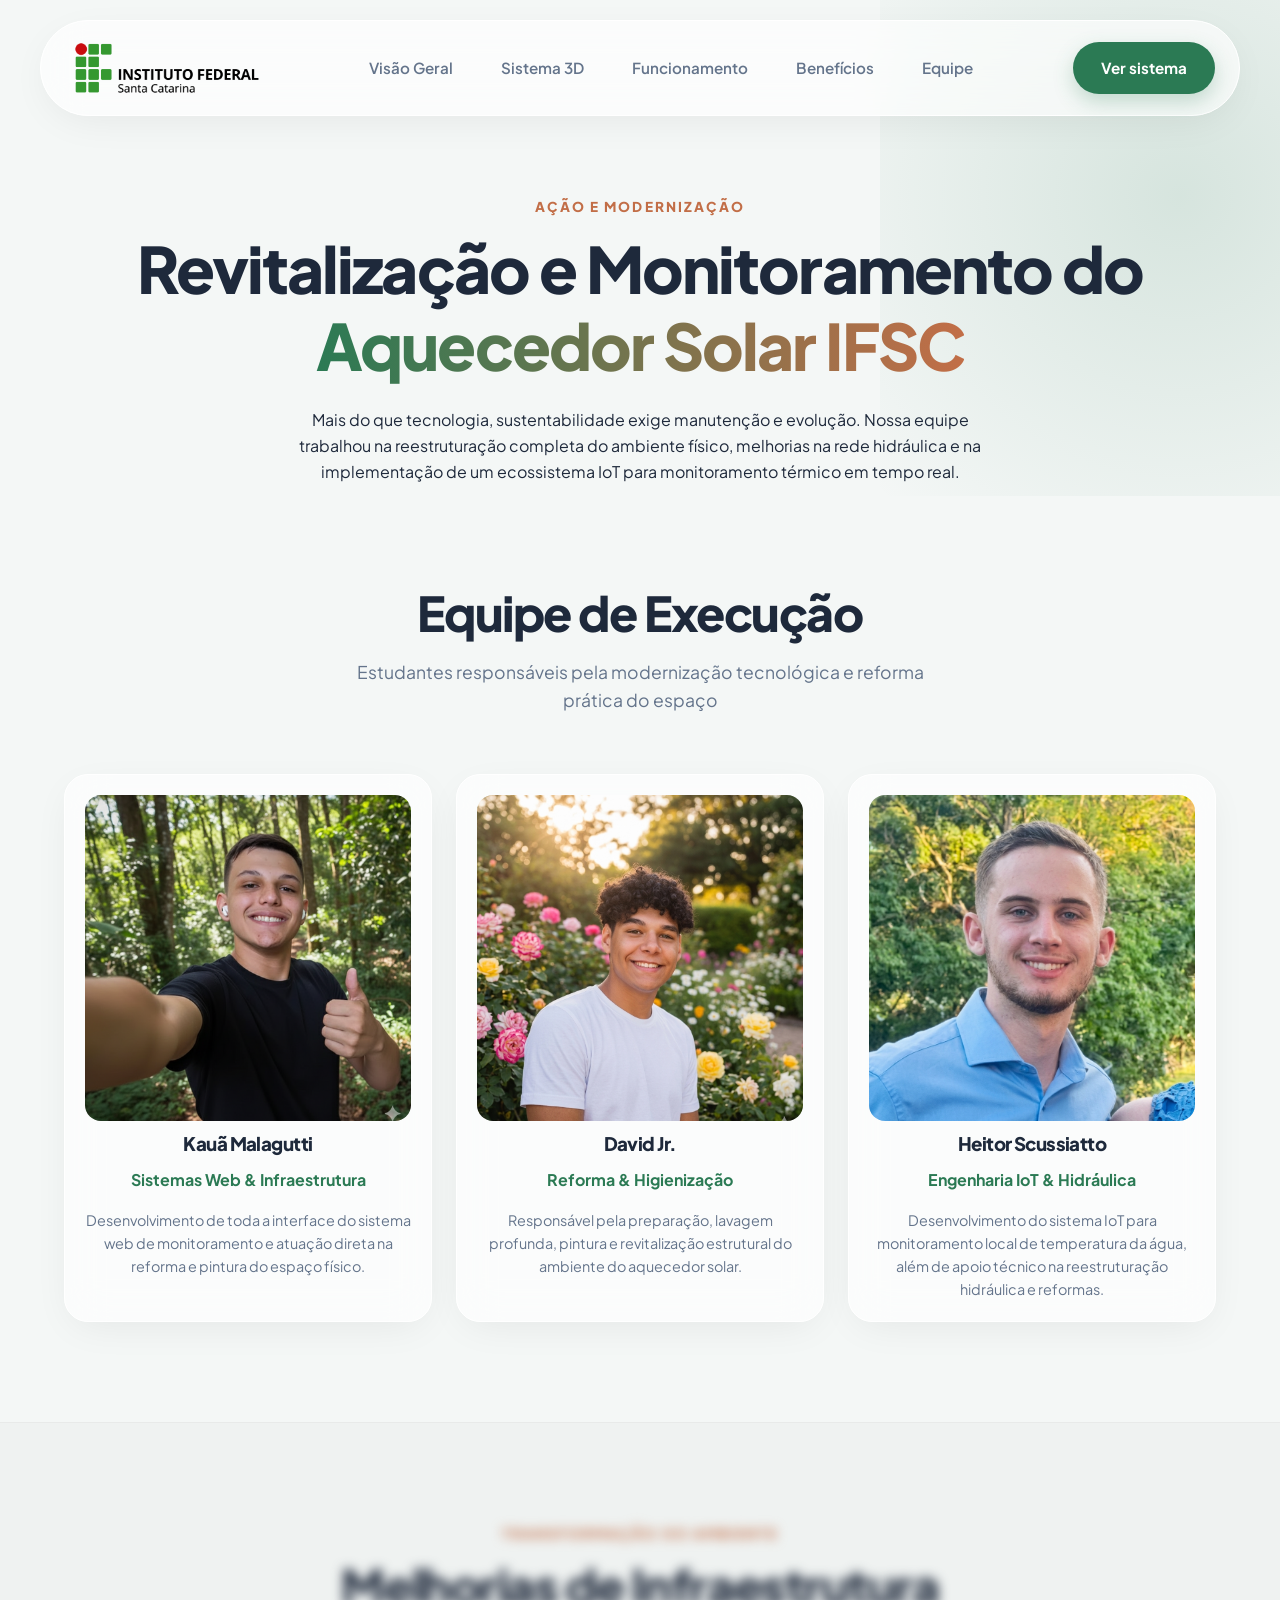
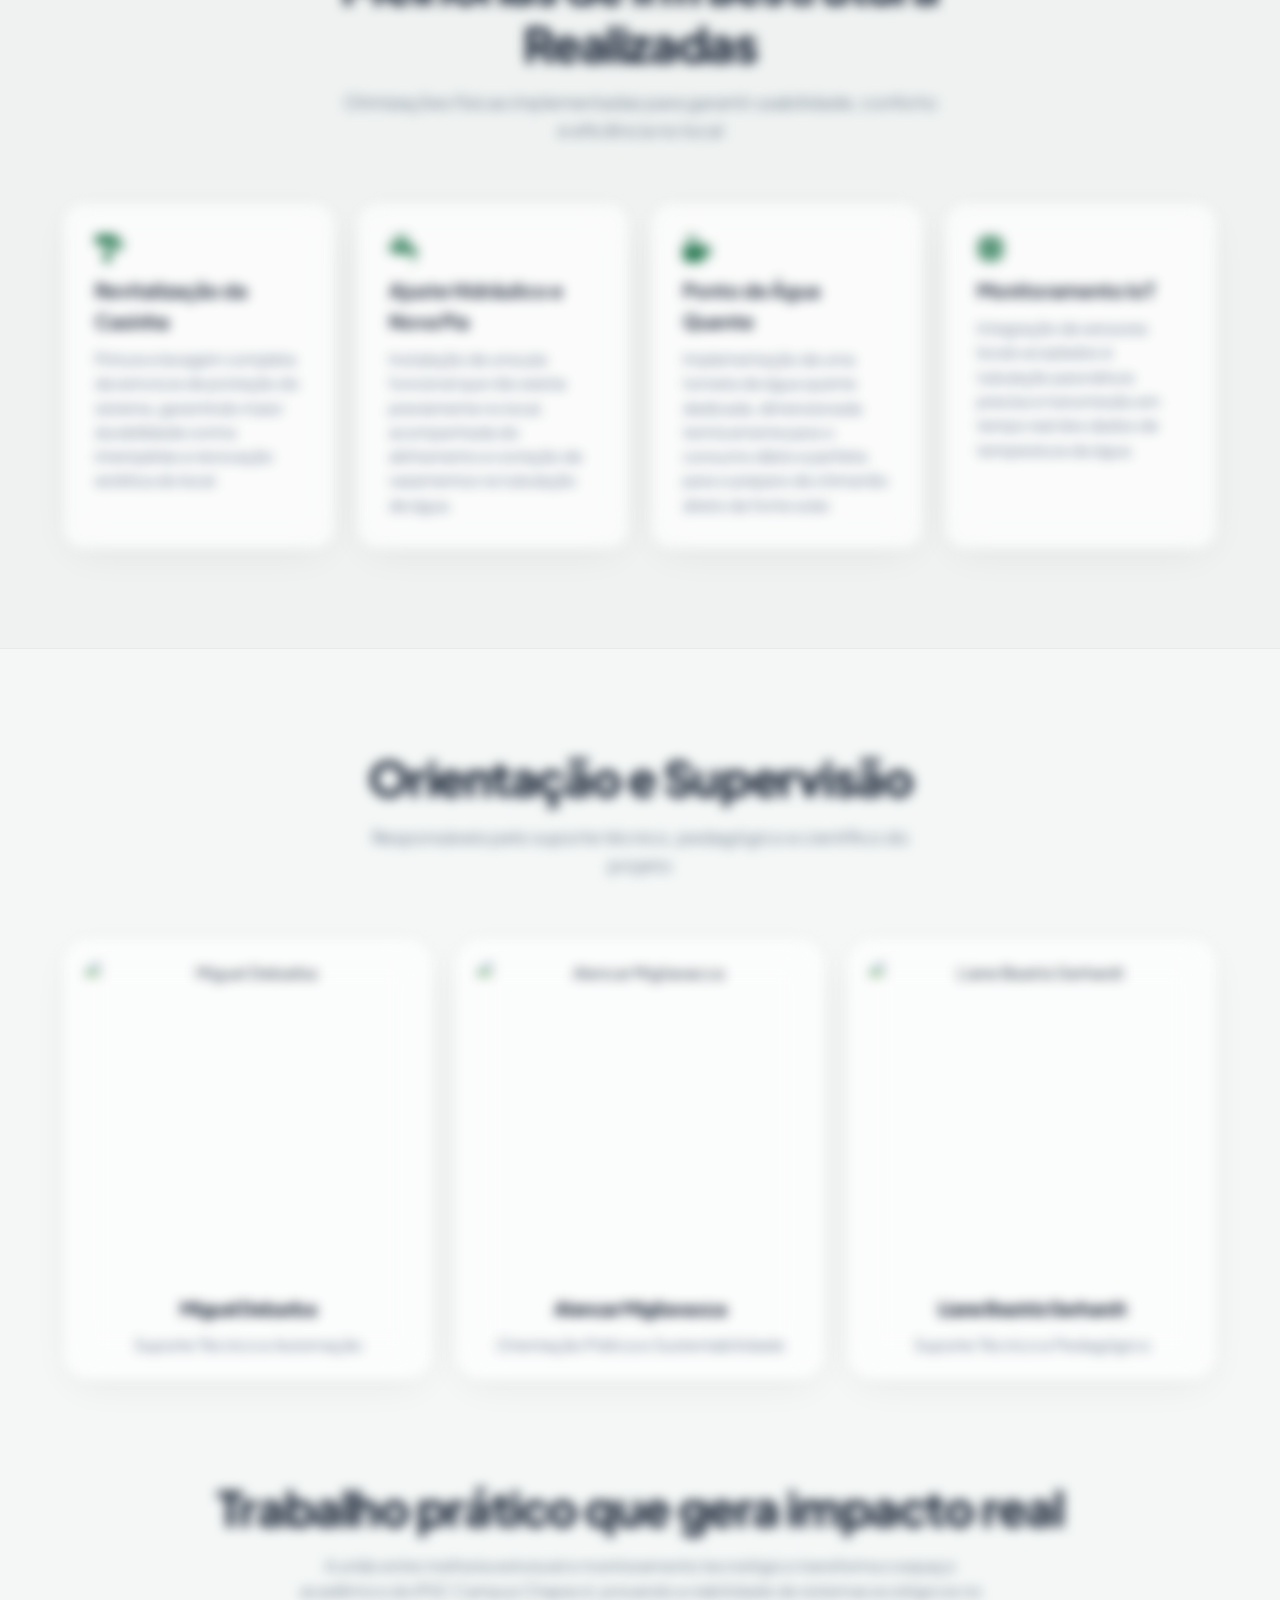
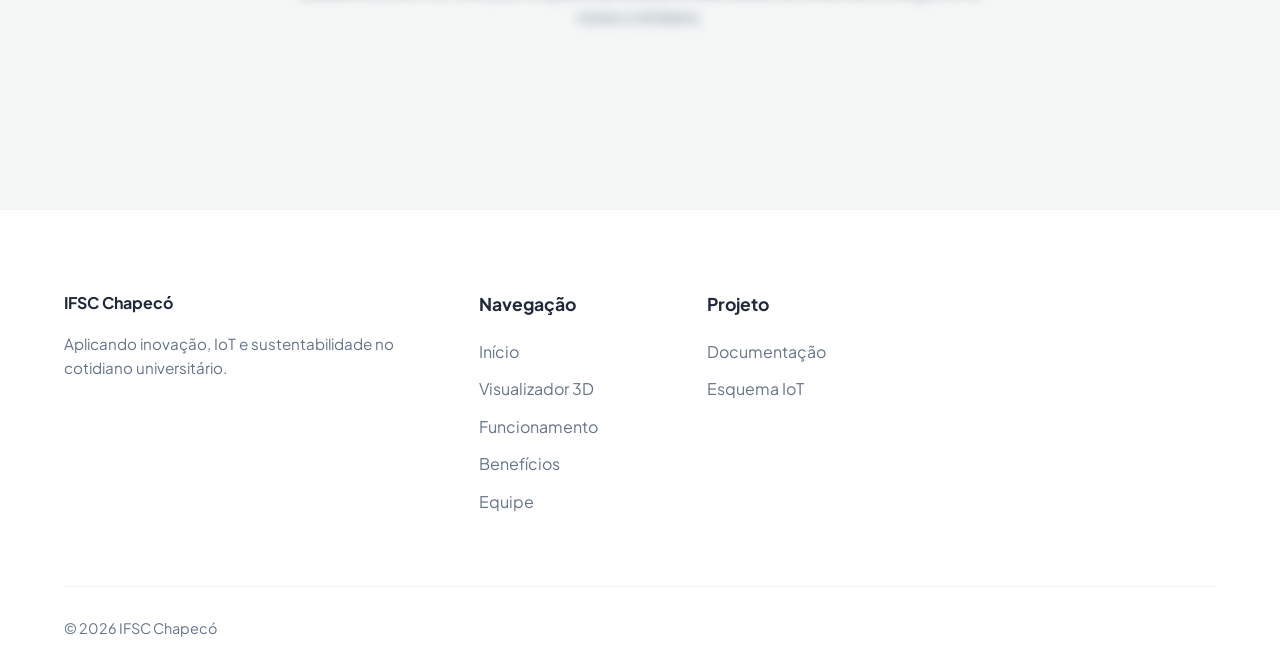
==== commit 75b7eef3: "feat: refactor site structure, improve mobile responsiveness and add IoT telemetry - removed redunda" ====
--- a/equipe.html
+++ b/equipe.html
@@ -1,91 +1,85 @@
-<?php // arquivo PHP 
-?>
-
 <!DOCTYPE html>
 <html lang="pt-BR">
 
 <head>
-  <!-- META BASE -->
   <meta charset="UTF-8" />
   <meta name="viewport" content="width=device-width, initial-scale=1.0" />
   <meta name="theme-color" content="#2B7A54">
 
-  <!-- SEO -->
   <title>Equipe | Aquecedor Solar IFSC Chapecó</title>
   <meta name="description"
-    content="Conheça a equipe multidisciplinar do projeto de aquecedor solar do IFSC Campus Chapecó. Estudantes e professores trabalhando pela sustentabilidade." />
+    content="Conheça a equipe multidisciplinar do projeto de revitalização e monitoramento do aquecedor solar do IFSC Campus Chapecó." />
   <meta name="keywords"
-    content="equipe, aquecedor solar, IFSC Chapecó, projeto sustentável, estudantes, orientadores" />
+    content="equipe, aquecedor solar, IFSC Chapecó, IoT, sustentabilidade, estudantes, reforma" />
   <meta name="author" content="IFSC Chapecó" />
 
-  <!-- OPEN GRAPH -->
   <meta property="og:title" content="Equipe - Aquecedor Solar IFSC Chapecó" />
   <meta property="og:description"
-    content="Conheça quem desenvolveu o sistema de aquecimento solar sustentável no IFSC Campus Chapecó." />
+    content="Conheça os responsáveis pela modernização, sistema IoT e revitalização do ambiente do aquecimento solar no IFSC Campus Chapecó." />
   <meta property="og:image" content="assets/img/img-aquecedor-agua.png" />
   <meta property="og:type" content="website" />
 
-  <!-- FAVICON -->
   <link rel="icon" href="assets/img/favicon.png" type="image/png">
 
-  <!-- FONTE -->
   <link href="https://fonts.googleapis.com/css2?family=Plus+Jakarta+Sans:wght@400;500;700;800&display=swap"
     rel="stylesheet">
-  <link rel="stylesheet" href="https://cdnjs.cloudflare.com/ajax/libs/font-awesome/7.0.1/css/all.min.css">
-
-  <!-- CSS -->
+  <link rel="stylesheet" href="https://cdnjs.cloudflare.com/ajax/libs/font-awesome/6.5.1/css/all.min.css">
+
   <link rel="stylesheet" href="assets/css/style.css" />
 </head>
 
 <body>
 
-  <!-- HEADER -->
   <header class="main-header">
     <div class="header-container glass-panel">
 
-      <a href="index.html" class="brand">
-        <strong>IFSC</strong> Chapecó
+      <a href="" class="brand" onclick="location.reload(); return false;">
+        <img src="assets/img/logo-ifsc.png" alt="Logo IFSC" class="brand-logo">
+        <!-- <strong>IFSC</strong> Chapecó -->
       </a>
 
       <nav class="main-nav">
-        <a href="index.html" class="nav-link">Visão Geral</a>
+        <a href="index.html#hero" class="nav-link active">Visão Geral</a>
+        <a href="index.html#section-especificacoes" class="nav-link">Sistema 3D</a>
         <a href="index.html#funcionamento" class="nav-link">Funcionamento</a>
         <a href="index.html#bento-features" class="nav-link">Benefícios</a>
         <a href="equipe.html" class="nav-link">Equipe</a>
       </nav>
+
+      <a href="index.html#funcionamento" class="btn-primary">Ver sistema</a>
+
     </div>
   </header>
 
   <main>
 
-    <!-- HERO EQUIPE -->
     <section class="hero section-padding">
       <div class="container">
 
-        <div class=.introducao-texto text-center reveal">
-          <span class="eyebrow">Equipe Multidisciplinar</span>
+        <div class="introducao-texto text-center reveal">
+          <span class="eyebrow">Ação e Modernização</span>
 
           <h1>
-            Projeto desenvolvido pelo<br>
-            <span class="highlight">IFSC Campus Chapecó</span>
+            Revitalização e Monitoramento do<br>
+            <span class="highlight">Aquecedor Solar IFSC</span>
           </h1>
 
           <p style="max-width: 720px; margin: 0 auto;">
-            O aquecedor solar foi criado por uma equipe de estudantes e professores do IFSC Chapecó,
-            unindo conhecimento em energia renovável, engenharia térmica e sustentabilidade.
+            Mais do que tecnologia, sustentabilidade exige manutenção e evolução. Nossa equipe trabalhou na 
+            reestruturação completa do ambiente físico, melhorias na rede hidráulica e na implementação de um ecossistema 
+            IoT para monitoramento térmico em tempo real.
           </p>
         </div>
 
       </div>
     </section>
 
-    <!-- Equipe de Desenvolvimento -->
-    <section class="section-padding">
+    <section class="section-padding" style="padding-top: 0;">
       <div class="container">
 
         <div class="section-heading text-center reveal">
-          <h2>Equipe de Desenvolvimento</h2>
-          <p>Estudantes responsáveis pelo desenvolvimento técnico e execução do projeto</p>
+          <h2>Equipe de Execução</h2>
+          <p>Estudantes responsáveis pela modernização tecnológica e reforma prática do espaço</p>
         </div>
 
         <div class="members-grid"
@@ -94,81 +88,117 @@
           <div class="member-card glass-panel reveal">
             <img src="assets/img/Kauã.png" alt="Kauã Malagutti" loading="lazy">
             <h3>Kauã Malagutti</h3>
-            <p class="role">Desenvolvimento da interface e estrutura do sistema web</p>
-          </div>
-
-          <div class="member-card glass-panel reveal">
+            <p class="role" style="font-weight: 700; color: var(--accent-green); margin-bottom: 4px;">Sistemas Web & Infraestrutura</p>
+            <p class="description" style="color: var(--text-muted); font-size: 0.9rem;">Desenvolvimento de toda a interface do sistema web de monitoramento e atuação direta na reforma e pintura do espaço físico.</p>
+          </div>
+
+          <div class="member-card glass-panel reveal delay-1">
             <img src="assets/img/David.png" alt="David Jr." loading="lazy">
             <h3>David Jr.</h3>
-            <p class="role">Apoio no desenvolvimento e pesquisa do funcionamento do sistema</p>
-          </div>
-
-          <div class="member-card glass-panel reveal">
+            <p class="role" style="font-weight: 700; color: var(--accent-green); margin-bottom: 4px;">Reforma & Higienização</p>
+            <p class="description" style="color: var(--text-muted); font-size: 0.9rem;">Responsável pela preparação, lavagem profunda, pintura e revitalização estrutural do ambiente do aquecedor solar.</p>
+          </div>
+
+          <div class="member-card glass-panel reveal delay-2">
             <img src="assets/img/Heitor.png" alt="Heitor Scussiatto" loading="lazy">
             <h3>Heitor Scussiatto</h3>
-            <p class="role">Testes, análise e validação térmica do sistema</p>
-          </div>
-        </div>
-      </div>
-    </section>
-
-    <!-- Orientação e Supervisão -->
-    <section class="section-padding bg-surface">
+            <p class="role" style="font-weight: 700; color: var(--accent-green); margin-bottom: 4px;">Engenharia IoT & Hidráulica</p>
+            <p class="description" style="color: var(--text-muted); font-size: 0.9rem;">Desenvolvimento do sistema IoT para monitoramento local de temperatura da água, além de apoio técnico na reestruturação hidráulica e reformas.</p>
+          </div>
+          
+        </div>
+      </div>
+    </section>
+
+    <section class="section-padding" style="background: rgba(0,0,0,0.02); border-top: 1px solid rgba(0,0,0,0.03); border-bottom: 1px solid rgba(0,0,0,0.03);">
+      <div class="container">
+        
+        <div class="section-heading text-center reveal">
+          <span class="eyebrow">Transformação do Ambiente</span>
+          <h2>Melhorias de Infraestrutura Realizadas</h2>
+          <p>Otimizações físicas implementadas para garantir usabilidade, conforto e eficiência no local</p>
+        </div>
+
+        <div class="info-grid">
+          
+          <div class="info-card reveal">
+            <i class="fa-solid fa-paint-roller"></i>
+            <h4>Revitalização da Casinha</h4>
+            <p>Pintura e lavagem completa da estrutura de proteção do sistema, garantindo maior durabilidade contra intempéries e renovação estética do local.</p>
+          </div>
+
+          <div class="info-card reveal delay-1">
+            <i class="fa-solid fa-faucet-drip"></i>
+            <h4>Ajuste Hidráulico e Nova Pia</h4>
+            <p>Instalação de uma pia funcional que não existia previamente no local, acompanhada do alinhamento e correção de vazamentos na tubulação de água.</p>
+          </div>
+
+          <div class="info-card reveal delay-2">
+            <i class="fa-solid fa-mug-hot"></i>
+            <h4>Ponto de Água Quente</h4>
+            <p>Implementação de uma torneira de água quente dedicada, dimensionada termicamente para o consumo diário e perfeita para o preparo de chimarrão direto da fonte solar.</p>
+          </div>
+
+          <div class="info-card reveal delay-3">
+            <i class="fa-solid fa-microchip"></i>
+            <h4>Monitoramento IoT</h4>
+            <p>Integração de sensores locais acoplados à tubulação para leitura precisa e transmissão em tempo real dos dados de temperatura da água.</p>
+          </div>
+
+        </div>
+      </div>
+    </section>
+
+    <section class="section-padding">
       <div class="container">
 
         <div class="section-heading text-center reveal">
           <h2>Orientação e Supervisão</h2>
-          <p>Responsáveis pela orientação técnica e científica do projeto</p>
+          <p>Responsáveis pelo suporte técnico, pedagógico e científico do projeto</p>
         </div>
 
         <div class="members-grid"
           style="display: grid; grid-template-columns: repeat(auto-fit, minmax(280px, 1fr)); gap: 24px;">
 
           <div class="member-card glass-panel reveal">
-            <img src="assets/placeholder-professor.jpg" alt="Miguel Debarba" loading="lazy">
+            <img src="assets/img/placeholder-professor.jpg" alt="Miguel Debarba" loading="lazy">
             <h3>Miguel Debarba</h3>
-            <p class="role">Suporte Técnico</p>
-          </div>
-
-          <div class="member-card glass-panel reveal">
-            <img src="assets/placeholder-professor.jpg" alt="Alencar Migliavacca" loading="lazy">
+            <p class="role" style="color: var(--text-muted);">Suporte Técnico e Automação</p>
+          </div>
+
+          <div class="member-card glass-panel reveal delay-1">
+            <img src="assets/img/placeholder-professor.jpg" alt="Alencar Migliavacca" loading="lazy">
             <h3>Alencar Migliavacca</h3>
-            <p class="role">Orientadora Principal em Sustentabilidade</p>
-          </div>
-
-          <div class="member-card glass-panel reveal">
-            <img src="assets/placeholder-professor.jpg" alt="Liane Beatriz Gerhardt" loading="lazy">
+            <p class="role" style="color: var(--text-muted);">Orientação Prática e Sustentabilidade</p>
+          </div>
+
+          <div class="member-card glass-panel reveal delay-2">
+            <img src="assets/img/placeholder-professor.jpg" alt="Liane Beatriz Gerhardt" loading="lazy">
             <h3>Liane Beatriz Gerhardt</h3>
-            <p class="role">Suporte Técnico</p>
-          </div>
-
-        </div>
-      </div>
-    </section>
-
-    <section class="section-padding">
+            <p class="role" style="color: var(--text-muted);">Suporte Técnico e Pedagógico</p>
+          </div>
+
+        </div>
+      </div>
+    </section>
+
+    <section class="section-padding" style="padding-top: 0;">
       <div class="container text-center reveal">
-
-        <h2>Trabalho em equipe que gera impacto real</h2>
-
-        <p style="max-width:700px; margin:0 auto;">
-          Este projeto demonstra como a colaboração entre estudantes e professores pode
-          gerar soluções sustentáveis reais, aplicáveis no dia a dia.
+        <h2>Trabalho prático que gera impacto real</h2>
+        <p style="max-width:700px; margin:0 auto; color: var(--text-muted);">
+          A união entre melhoria estrutural e monitoramento tecnológico transforma o espaço acadêmico do IFSC Campus Chapecó, provando a viabilidade de sistemas ecológicos no nosso cotidiano.
         </p>
-
       </div>
     </section>
 
   </main>
 
-  <!-- FOOTER -->
   <footer class="site-footer">
-
     <div class="container footer-grid">
 
       <div class="footer-brand">
         <strong>IFSC Chapecó</strong>
-        <p>Aplicando inovação e sustentabilidade no cotidiano.</p>
+        <p>Aplicando inovação, IoT e sustentabilidade no cotidiano universitário.</p>
       </div>
 
       <div class="footer-links">
@@ -186,7 +216,7 @@
         <h4>Projeto</h4>
         <ul>
           <li><a href="#">Documentação</a></li>
-          <li><a href="#">Esquema técnico</a></li>
+          <li><a href="#">Esquema IoT</a></li>
         </ul>
       </div>
 
@@ -195,12 +225,9 @@
     <div class="container footer-bottom">
       <p>&copy; 2026 IFSC Chapecó</p>
     </div>
-
   </footer>
 
-  <!-- JS -->
   <script src="assets/js/script.js"></script>
 
 </body>
-
 </html>
--- a/assets/css/style.css
+++ b/assets/css/style.css
@@ -1,1541 +1,1267 @@
-  /* ========================= VARIÁVEIS E RESET (Light/Soft Theme) ========================= */
-  :root {
-    /* Fundo claro, levemente acinzentado/verde bem suave */
-    --bg-main: #F4F7F6;
-    --bg-surface: #FFFFFF;
-    /* Textos elegantes e legíveis */
-    --text-main: #1E293B;
-    --text-muted: #64748B;
-    /* Cores de destaque: Verde Sálvia e Cobre */
-    --accent-green: #2B7A54;
-    --accent-green-hover: #1f5c3f;
-    --accent-copper: #C26E47;
-    /* Cor que remete à tubulação de cobre */
-    /* Glassmorphism para Light Mode */
-    --glass-bg: rgba(255, 255, 255, 0.65);
-    --glass-border: rgba(255, 255, 255, 1);
-    --glass-shadow: 0 10px 40px -10px rgba(0, 0, 0, 0.08);
-    --font-main: 'Plus Jakarta Sans', system-ui, sans-serif;
-    --transition: all 0.3s cubic-bezier(0.25, 0.8, 0.25, 1);
-  }
-
-  * {
-    margin: 0;
-    padding: 0;
-    box-sizing: border-box;
-  }
-
-  html {
-    scroll-behavior: auto;
-    scroll-padding-top: 100px;
-  }
-
-  body {
-    font-family: var(--font-main);
-    background-color: var(--bg-main);
-    color: var(--text-main);
-    line-height: 1.6;
-    overflow-x: hidden;
-  }
-
-  .container {
-    width: min(1200px, 90%);
+/* ========================= VARIÁVEIS E RESET (Light/Soft Theme) ========================= */
+:root {
+  --bg-main: #F4F7F6;
+  --bg-surface: #FFFFFF;
+  --text-main: #1E293B;
+  --text-muted: #64748B;
+  --accent-green: #2B7A54;
+  --accent-green-hover: #1f5c3f;
+  --accent-copper: #C26E47;
+  --glass-bg: rgba(255, 255, 255, 0.65);
+  --glass-border: rgba(255, 255, 255, 1);
+  --glass-shadow: 0 10px 40px -10px rgba(0, 0, 0, 0.08);
+  --font-main: 'Plus Jakarta Sans', system-ui, sans-serif;
+  --transition: all 0.3s cubic-bezier(0.25, 0.8, 0.25, 1);
+}
+
+* {
+  margin: 0;
+  padding: 0;
+  box-sizing: border-box;
+}
+
+html {
+  scroll-behavior: auto;
+  scroll-padding-top: 100px;
+}
+
+body {
+  font-family: var(--font-main);
+  background-color: var(--bg-main);
+  color: var(--text-main);
+  line-height: 1.6;
+  overflow-x: hidden;
+}
+
+.container {
+  width: min(1200px, 90%);
+  margin: 0 auto;
+}
+
+.section-padding {
+  padding: 100px 0;
+}
+
+.member-card img {
+  width: 100%;
+  aspect-ratio: 1 / 1;
+  object-fit: cover;
+  object-position: center;
+  border-radius: 16px;
+}
+
+/* ========================= UTILITÁRIOS ========================= */
+.glass-panel {
+  background: var(--glass-bg);
+  backdrop-filter: blur(20px);
+  -webkit-backdrop-filter: blur(20px);
+  border: 1px solid var(--glass-border);
+  box-shadow: var(--glass-shadow);
+  border-radius: 24px;
+  transition: 0.4s;
+}
+
+.glass-panel:hover {
+  transform: translateY(-6px);
+}
+
+.eyebrow {
+  color: var(--accent-copper);
+  text-transform: uppercase;
+  font-weight: 800;
+  letter-spacing: 0.15em;
+  font-size: 0.85rem;
+  display: block;
+  margin-bottom: 12px;
+}
+
+h1,
+h2,
+h3 {
+  font-weight: 800;
+  line-height: 1.2;
+  letter-spacing: -0.03em;
+}
+
+h1 {
+  font-size: clamp(2.5rem, 5vw, 4rem);
+  margin-bottom: 24px;
+}
+
+h2 {
+  font-size: clamp(2rem, 4vw, 3rem);
+  margin-bottom: 16px;
+}
+
+.text-center {
+  text-align: center;
+}
+
+/* BOTÕES */
+.btn-primary,
+.btn-secondary {
+  display: inline-flex;
+  align-items: center;
+  justify-content: center;
+  padding: 14px 28px;
+  border-radius: 100px;
+  font-weight: 700;
+  font-size: 0.95rem;
+  text-decoration: none;
+  transition: var(--transition);
+  cursor: pointer;
+  border: none;
+}
+
+.btn-primary {
+  background: var(--accent-green);
+  color: #fff;
+  box-shadow: 0 8px 20px rgba(43, 122, 84, 0.25);
+  position: relative;
+  overflow: hidden;
+}
+
+.btn-primary::after {
+  content: "";
+  position: absolute;
+  inset: 0;
+  background: linear-gradient(120deg, transparent, rgba(255, 255, 255, 0.4), transparent);
+  opacity: 0;
+  transition: 0.4s;
+}
+
+.btn-primary:hover {
+  background: var(--accent-green-hover);
+  transform: translateY(-2px);
+}
+
+.btn-primary:hover::after {
+  opacity: 1;
+}
+
+.btn-secondary {
+  background: var(--bg-surface);
+  color: var(--text-main);
+  border: 1px solid rgba(0, 0, 0, 0.1);
+}
+
+.btn-secondary:hover {
+  background: #f8f9fa;
+  transform: translateY(-2px);
+}
+
+/* ========================= TOP BAR ========================= */
+.top-bar {
+  background-color: var(--text-main);
+  color: #fff;
+  font-size: 0.85rem;
+  padding: 10px 5%;
+  display: flex;
+  justify-content: space-between;
+  align-items: center;
+  transition: transform 0.3s ease;
+}
+
+.top-bar-content {
+  display: flex;
+  align-items: center;
+  gap: 12px;
+}
+
+.brand-badge {
+  display: inline-block;
+  padding: 4px 12px;
+  background: var(--accent-copper);
+  color: white;
+  font-size: 0.75rem;
+  font-weight: 700;
+  border-radius: 50px;
+  margin-bottom: 12px;
+  text-transform: uppercase;
+  letter-spacing: 1px;
+}
+
+.top-bar .badge {
+  background: var(--accent-copper);
+  padding: 2px 8px;
+  border-radius: 4px;
+  font-weight: 700;
+  font-size: 0.75rem;
+}
+
+.top-bar-links a {
+  color: #fff;
+  text-decoration: none;
+  opacity: 0.8;
+  transition: opacity 0.2s;
+}
+
+.top-bar-links a:hover {
+  opacity: 1;
+  text-decoration: underline;
+}
+
+body.scrolled .top-bar {
+  transform: translateY(-100%);
+  position: absolute;
+}
+
+/* ========================= HEADER STICKY ========================= */
+.main-header {
+  position: sticky;
+  top: 20px;
+  z-index: 1000;
+  width: min(1200px, 95%);
+  margin: 0 auto;
+  transition: var(--transition);
+}
+
+.header-container {
+  display: flex;
+  justify-content: space-between;
+  align-items: center;
+  padding: 12px 24px;
+  border-radius: 100px;
+}
+
+.brand-logo {
+  height: 70px;
+  width: auto;
+  max-width: 100%;
+  object-fit: contain;
+  display: block;
+}
+
+@media (max-width: 480px) {
+  .brand-logo {
+    height: 50px;
+  }
+}
+
+.brand {
+  text-decoration: none;
+  color: var(--text-main);
+  font-size: 1.2rem;
+}
+
+.main-nav {
+  display: flex;
+  gap: 8px;
+}
+
+.nav-link {
+  text-decoration: none;
+  color: var(--text-muted);
+  font-weight: 600;
+  font-size: 0.95rem;
+  padding: 10px 20px;
+  border-radius: 100px;
+  transition: var(--transition);
+}
+
+.nav-link:hover {
+  color: var(--text-main);
+  background: rgba(0, 0, 0, 0.03);
+}
+
+.nav-link.active {
+  color: var(--text-main);
+  background: #fff;
+  box-shadow: 0 2px 10px rgba(0, 0, 0, 0.05);
+}
+
+/* ========================= HERO SECTION ========================= */
+.hero-grid {
+  display: grid;
+  grid-template-columns: 1fr 1fr;
+  gap: 60px;
+  align-items: center;
+}
+
+.hero-text p {
+  color: var(--text-muted);
+  font-size: 1.15rem;
+  margin-bottom: 32px;
+}
+
+.hero-actions {
+  display: flex;
+  gap: 16px;
+}
+
+.hero-visuals {
+  position: relative;
+}
+
+.hero::before {
+  content: "";
+  position: absolute;
+  width: 600px;
+  height: 600px;
+  background: radial-gradient(circle, rgba(43, 122, 84, 0.15), transparent);
+  top: -200px;
+  right: -200px;
+  z-index: 0;
+}
+
+.hero,
+.bento-section {
+  position: relative;
+  z-index: 1;
+}
+
+.reveal {
+  opacity: 0;
+  transform: translateY(60px) scale(0.98);
+  filter: blur(6px);
+  transition: all 0.8s cubic-bezier(0.22, 1, 0.36, 1);
+}
+
+.reveal.active {
+  opacity: 1;
+  transform: translateY(0) scale(1);
+  filter: blur(0);
+}
+
+.reveal.out {
+  opacity: 0;
+  transform: translateY(-40px) scale(0.98);
+  filter: blur(6px);
+}
+
+.main-image {
+  border-radius: 32px;
+  overflow: hidden;
+  box-shadow: 0 20px 40px rgba(0, 0, 0, 0.1);
+  transition: transform 0.8s cubic-bezier(0.22, 1, 0.36, 1);
+}
+
+.main-image img {
+  transform: scale(1.08);
+  width: 100%;
+  height: auto;
+  display: block;
+}
+
+.parallax-img {
+  perspective: 1000px;
+  overflow: hidden;
+}
+
+.parallax-img img {
+  will-change: transform;
+}
+
+.member-card {
+  padding: 20px;
+  text-align: center;
+  display: flex;
+  flex-direction: column;
+  gap: 12px;
+}
+
+/* ========================= FUNCIONAMENTO ========================= */
+#funcionamento p {
+  max-width: 750px;
+  margin: 0 auto 20px;
+  color: var(--text-muted);
+  font-size: 1.05rem;
+  line-height: 1.7;
+}
+
+#funcionamento h2 {
+  margin-bottom: 20px;
+}
+
+.video-wrapper {
+  margin: 50px auto;
+  border-radius: 24px;
+  overflow: hidden;
+  box-shadow: 0 25px 60px rgba(0, 0, 0, 0.15);
+  max-width: 900px;
+  position: relative;
+}
+
+.video-wrapper::after {
+  content: "";
+  position: absolute;
+  inset: 0;
+  background: radial-gradient(circle at center, rgba(43, 122, 84, 0.15), transparent 70%);
+  opacity: 0.5;
+  pointer-events: none;
+}
+
+.info-grid {
+  display: grid;
+  grid-template-columns: repeat(auto-fit, minmax(250px, 1fr));
+  gap: 24px;
+  margin-top: 50px;
+}
+
+.info-card {
+  padding: 30px;
+  border-radius: 20px;
+  background: var(--glass-bg);
+  backdrop-filter: blur(15px);
+  border: 1px solid var(--glass-border);
+  box-shadow: var(--glass-shadow);
+  transition: var(--transition);
+  position: relative;
+  overflow: hidden;
+}
+
+.info-card::after {
+  content: "";
+  position: absolute;
+  inset: 0;
+  background: radial-gradient(circle at top, rgba(194, 110, 71, 0.2), transparent 70%);
+  opacity: 0;
+  transition: 0.4s;
+}
+
+.info-card:hover::after {
+  opacity: 1;
+}
+
+.info-card:hover {
+  transform: translateY(-6px) scale(1.02);
+}
+
+.info-card h4 {
+  font-size: 1.2rem;
+  margin-bottom: 10px;
+  color: var(--text-main);
+}
+
+.info-card p {
+  font-size: 0.95rem;
+  color: var(--text-muted);
+}
+
+.info-card i {
+  font-size: 28px;
+  color: var(--accent-green);
+  margin-bottom: 12px;
+  display: inline-block;
+  transition: 0.3s;
+}
+
+.info-card:hover i {
+  transform: scale(1.2) rotate(5deg);
+  color: var(--accent-copper);
+}
+
+.floating-card {
+  position: absolute;
+  bottom: -20px;
+  left: -30px;
+  padding: 24px;
+  display: flex;
+  flex-direction: column;
+  align-items: center;
+  animation: float 6s ease-in-out infinite;
+}
+
+.stats-value {
+  font-size: 2.5rem;
+  font-weight: 800;
+  color: var(--accent-green);
+  line-height: 1;
+}
+
+.stats-label {
+  font-size: 0.9rem;
+  color: var(--text-muted);
+  font-weight: 600;
+  text-transform: uppercase;
+}
+
+@keyframes float {
+  0%,
+  100% {
+    transform: translateY(0);
+  }
+  50% {
+    transform: translateY(-15px);
+  }
+}
+
+/* ========================= BENTO GRID ========================= */
+.section-heading {
+  max-width: 600px;
+  margin: 0 auto 60px;
+}
+
+.section-heading p {
+  color: var(--text-muted);
+  font-size: 1.1rem;
+}
+
+.bento-grid {
+  display: grid;
+  grid-template-columns: repeat(3, 1fr);
+  grid-auto-rows: minmax(250px, auto);
+  gap: 24px;
+  position: relative;
+  overflow: hidden;
+  padding-top: 20px;
+}
+
+.bento-item {
+  padding: clamp(24px, 3vw, 40px);
+  display: flex;
+  flex-direction: column;
+  justify-content: center;
+  position: relative;
+  overflow: hidden;
+  border-radius: 24px;
+}
+
+.bento-item::after {
+  content: "";
+  position: absolute;
+  inset: 0;
+  background: radial-gradient(circle at top left, rgba(43, 122, 84, 0.18), transparent 70%);
+  opacity: 0;
+  transition: opacity 0.4s ease;
+  pointer-events: none;
+}
+
+.bento-item:hover::after {
+  opacity: 1;
+}
+
+.bento-item h3 {
+  margin-bottom: 12px;
+  font-size: 1.5rem;
+}
+
+.bento-item p {
+  color: var(--text-muted);
+  margin: 0;
+}
+
+.span-2 {
+  grid-column: span 2;
+}
+
+.bg-copper {
+  background: var(--accent-copper);
+  border: none;
+  position: relative;
+}
+
+.bg-copper::before {
+  content: "";
+  position: absolute;
+  inset: -2px;
+  background: linear-gradient(120deg, #C26E47, #ffb38a);
+  filter: blur(20px);
+  opacity: 0.3;
+  z-index: -1;
+}
+
+.bg-copper h3,
+.bg-copper p {
+  color: #fff;
+}
+
+.bg-copper strong {
+  color: #fff;
+  font-weight: 800;
+}
+
+.flex-row {
+  flex-direction: row;
+  align-items: center;
+  gap: 32px;
+}
+
+.bento-text {
+  flex: 1;
+}
+
+.highlight {
+  background: linear-gradient(90deg, #2B7A54, #C26E47);
+  -webkit-background-clip: text;
+  background-clip: text;
+  -webkit-text-fill-color: transparent;
+}
+
+.highlight-card {
+  background: linear-gradient(135deg, rgba(43, 122, 84, 0.15), rgba(194, 110, 71, 0.15));
+  border: 1px solid rgba(43, 122, 84, 0.3);
+  transform: scale(1.03);
+}
+
+.highlight-card h4 {
+  font-size: 1.3rem;
+}
+
+.bento-img-small {
+  flex: 0 0 40%;
+  border-radius: 16px;
+  overflow: hidden;
+  height: 100%;
+}
+
+.bento-img-small img {
+  width: 100%;
+  height: 100%;
+  object-fit: cover;
+}
+
+.bento-item i {
+  font-size: 40px;
+  color: #fff;
+  margin-bottom: 16px;
+  display: inline-block;
+  transition: 0.3s;
+}
+
+.bg-copper i {
+  text-shadow: 0 4px 20px rgba(255, 255, 255, 0.25);
+}
+
+.icon-box {
+  width: 60px;
+  height: 60px;
+  border-radius: 16px;
+  background: rgba(255, 255, 255, 0.15);
+  display: flex;
+  align-items: center;
+  justify-content: center;
+  margin-bottom: 18px;
+  backdrop-filter: blur(10px);
+}
+
+.icon-box i {
+  font-size: 28px;
+  color: #fff;
+}
+
+.bento-item:hover .icon-box {
+  transform: scale(1.1) rotate(5deg);
+  transition: 0.3s;
+}
+
+.badge-highlight {
+  background: rgba(255, 255, 255, 0.2);
+  padding: 4px 10px;
+  border-radius: 8px;
+  font-size: 0.9rem;
+  margin-left: 8px;
+}
+
+/* ========================= SEÇÃO ESPECIFICAÇÕES (BOILER 3D) ========================= */
+.section-especificacoes {
+  position: relative;
+  z-index: 1;
+  overflow-x: hidden;
+}
+
+.grid-especificacoes {
+  display: grid;
+  grid-template-columns: 1fr 1fr;
+  gap: 60px;
+  align-items: start;
+}
+
+.visual-boiler {
+  position: relative;
+  width: 100%;
+  min-width: 0;
+}
+
+.container-boiler-3d {
+  position: relative;
+  background: linear-gradient(135deg, rgba(43, 122, 84, 0.08), rgba(194, 110, 71, 0.08));
+  border: 2px solid rgba(43, 122, 84, 0.2);
+  border-radius: 32px;
+  overflow: hidden;
+  aspect-ratio: 1;
+  display: flex;
+  align-items: center;
+  justify-content: center;
+  box-shadow: 0 25px 60px rgba(0, 0, 0, 0.1);
+  transition: all 0.3s ease;
+  max-width: 100%;
+}
+
+.container-boiler-3d:hover {
+  box-shadow: 0 35px 80px rgba(0, 0, 0, 0.15);
+  border-color: rgba(43, 122, 84, 0.4);
+}
+
+#boilerCanvas {
+  width: 100%;
+  height: 100%;
+  cursor: grab;
+  transition: cursor 0.2s;
+  display: block;
+}
+
+#boilerCanvas:active {
+  cursor: grabbing;
+}
+
+.hint-rotacao {
+  position: absolute;
+  bottom: 20px;
+  left: 50%;
+  transform: translateX(-50%);
+  display: flex;
+  align-items: center;
+  gap: 8px;
+  padding: 8px 16px;
+  background: rgba(255, 255, 255, 0.9);
+  border-radius: 20px;
+  font-size: 0.85rem;
+  color: var(--text-muted);
+  font-weight: 600;
+  box-shadow: 0 4px 12px rgba(0, 0, 0, 0.1);
+  animation: pulse-hint 2s ease-in-out infinite;
+  z-index: 10;
+}
+
+.hint-rotacao i {
+  color: var(--accent-green);
+  animation: bounce-hand 1.5s ease-in-out infinite;
+}
+
+@keyframes pulse-hint {
+  0%,
+  100% {
+    opacity: 0.8;
+  }
+  50% {
+    opacity: 1;
+  }
+}
+
+@keyframes bounce-hand {
+  0%,
+  100% {
+    transform: translateY(0);
+  }
+  50% {
+    transform: translateY(-4px);
+  }
+}
+
+.indicador-angulo {
+  position: absolute;
+  top: 20px;
+  right: 20px;
+  padding: 12px 20px;
+  background: rgba(43, 122, 84, 0.9);
+  color: #fff;
+  border-radius: 16px;
+  font-weight: 800;
+  font-size: 1rem;
+  font-family: 'Courier New', monospace;
+  box-shadow: 0 4px 12px rgba(43, 122, 84, 0.3);
+  min-width: 60px;
+  text-align: center;
+  z-index: 10;
+}
+
+.conteudo-boiler {
+  min-width: 0;
+}
+
+.conteudo-boiler h3 {
+  font-size: 1.8rem;
+  margin-bottom: 16px;
+  color: var(--text-main);
+  font-weight: 800;
+  line-height: 1.2;
+}
+
+.conteudo-boiler > p {
+  color: var(--text-muted);
+  font-size: 1rem;
+  line-height: 1.8;
+  margin-bottom: 32px;
+}
+
+.tabela-specs {
+  display: flex;
+  flex-direction: column;
+  gap: 0;
+  margin-bottom: 32px;
+  background: linear-gradient(135deg, rgba(43, 122, 84, 0.08), rgba(194, 110, 71, 0.08));
+  border: 1px solid rgba(43, 122, 84, 0.15);
+  border-radius: 20px;
+  overflow: hidden;
+}
+
+.spec-linha {
+  display: flex;
+  justify-content: space-between;
+  align-items: center;
+  padding: 16px 24px;
+  border-bottom: 1px solid rgba(0, 0, 0, 0.05);
+  transition: background 0.2s ease;
+}
+
+.spec-linha:last-child {
+  border-bottom: none;
+}
+
+.spec-linha:hover {
+  background: rgba(43, 122, 84, 0.05);
+}
+
+.spec-label {
+  font-weight: 600;
+  color: var(--text-main);
+  font-size: 0.95rem;
+}
+
+.spec-valor {
+  font-weight: 800;
+  color: var(--accent-copper);
+  font-size: 1.15rem;
+  font-family: 'Courier New', monospace;
+}
+
+.nota-tecnica {
+  margin-top: 16px;
+  padding: 16px 20px;
+  font-size: 0.9rem;
+  line-height: 1.6;
+  color: var(--text-muted);
+  background: linear-gradient(135deg, rgba(43, 122, 84, 0.08), rgba(194, 110, 71, 0.08));
+  border: 1px solid rgba(43, 122, 84, 0.15);
+  border-left: 4px solid var(--accent-green);
+  border-radius: 12px;
+  backdrop-filter: blur(8px);
+  -webkit-backdrop-filter: blur(8px);
+  transition: var(--transition);
+}
+
+.nota-tecnica:hover {
+  border-left-color: var(--accent-copper);
+  background: linear-gradient(135deg, rgba(43, 122, 84, 0.12), rgba(194, 110, 71, 0.12));
+}
+
+/* ========================= FOOTER ========================= */
+.site-footer {
+  background-color: #ffffff;
+  border-top: 1px solid rgba(0, 0, 0, 0.05);
+  padding: 80px 0 30px;
+  margin-top: 80px;
+}
+
+.footer-grid {
+  display: grid;
+  grid-template-columns: 2fr 1fr 1fr 1.5fr;
+  gap: 40px;
+  margin-bottom: 60px;
+}
+
+.footer-brand p {
+  color: var(--text-muted);
+  margin-top: 16px;
+  font-size: 0.95rem;
+}
+
+.footer-links h4 {
+  font-size: 1.1rem;
+  margin-bottom: 20px;
+}
+
+.footer-links ul {
+  list-style: none;
+}
+
+.footer-links li {
+  margin-bottom: 12px;
+}
+
+.footer-links a {
+  color: var(--text-muted);
+  text-decoration: none;
+  transition: color 0.2s;
+}
+
+.footer-links a:hover {
+  color: var(--accent-green);
+}
+
+.newsletter-form {
+  display: flex;
+  gap: 8px;
+  margin-top: 16px;
+}
+
+.newsletter-form input {
+  flex: 1;
+  padding: 12px 16px;
+  border: 1px solid #e2e8f0;
+  border-radius: 100px;
+  font-family: inherit;
+  outline: none;
+  background: #f8fafc;
+}
+
+.newsletter-form input:focus {
+  border-color: var(--accent-green);
+}
+
+.footer-bottom {
+  display: flex;
+  justify-content: space-between;
+  align-items: center;
+  padding-top: 30px;
+  border-top: 1px solid rgba(0, 0, 0, 0.05);
+  color: var(--text-muted);
+  font-size: 0.9rem;
+}
+
+.social-links a {
+  margin-left: 16px;
+  color: var(--text-muted);
+  text-decoration: none;
+  font-weight: 600;
+}
+
+/* ========================= DELAYS ========================= */
+.delay-1 {
+  transition-delay: 0.2s;
+}
+
+.delay-2 {
+  transition-delay: 0.3s;
+}
+
+.delay-3 {
+  transition-delay: 0.5s;
+}
+
+.delay-4 {
+  transition-delay: 0.7s;
+}
+
+/* ========================= RESPONSIVIDADE ========================= */
+
+@media (max-width: 992px) {
+  .section-padding {
+    padding: 80px 0;
+  }
+
+  .hero-grid {
+    grid-template-columns: 1fr;
+    text-align: center;
+  }
+
+  .hero-actions {
+    justify-content: center;
+    flex-wrap: wrap;
+  }
+
+  .hero-visuals {
+    margin-top: 30px;
+  }
+
+  .floating-card {
+    left: 0;
+    right: 0;
     margin: 0 auto;
-  }
-
+    width: max-content;
+    bottom: -30px;
+  }
+
+  .info-grid {
+    grid-template-columns: repeat(auto-fit, minmax(220px, 1fr));
+  }
+
+  .bento-grid {
+    grid-template-columns: 1fr;
+  }
+
+  .span-2 {
+    grid-column: span 1;
+  }
+
+  .flex-row {
+    flex-direction: column;
+  }
+
+  .bento-img-small {
+    width: 100%;
+    height: 250px;
+  }
+
+  .header-container {
+    gap: 16px;
+    flex-wrap: wrap;
+    justify-content: center;
+  }
+
+  .main-nav {
+    flex-wrap: wrap;
+    justify-content: center;
+  }
+
+  .footer-grid {
+    grid-template-columns: 1fr 1fr;
+    gap: 30px;
+  }
+
+  .grid-especificacoes {
+    grid-template-columns: 1fr;
+    gap: 40px;
+  }
+
+  .container-boiler-3d {
+    aspect-ratio: auto;
+    min-height: 400px;
+  }
+
+  .main-header {
+    position: fixed;
+    top: 0;
+    width: 100%;
+    transition: transform 0.3s ease;
+  }
+
+  .header-container {
+    width: 95%;
+    margin: 0 auto;
+    padding: 10px 12px;
+    gap: 8px;
+  }
+
+  .brand-logo {
+    height: 40px;
+  }
+
+  .main-nav {
+    display: none;
+  }
+
+  .header-container .btn-primary {
+    display: none;
+  }
+
+  /* Navbar escondida no mobile */
+  .main-header.navbar-hidden {
+    transform: translateY(-120px);
+  }
+}
+
+@media (max-width: 768px) {
   .section-padding {
-    padding: 100px 0;
-  }
-
-  .member-card img {
-    width: 100%;
-    aspect-ratio: 1 / 1;
-    /* quadrado perfeito */
-    object-fit: cover;
-    object-position: center;
-    border-radius: 16px;
-  }
-
-  /* ========================= UTILITÁRIOS ========================= */
-  .glass-panel {
-    background: var(--glass-bg);
-    backdrop-filter: blur(20px);
-    -webkit-backdrop-filter: blur(20px);
-    border: 1px solid var(--glass-border);
-    box-shadow: var(--glass-shadow);
+    padding: 70px 0;
+  }
+
+  h1 {
+    font-size: 2.2rem;
+  }
+
+  h2 {
+    font-size: 1.8rem;
+  }
+
+  .top-bar {
+    flex-direction: column;
+    gap: 6px;
+    text-align: center;
+  }
+
+  .header-container {
+    flex-direction: column;
+    padding: 16px;
     border-radius: 24px;
-  }
-
-  .eyebrow {
-    color: var(--accent-copper);
-    text-transform: uppercase;
-    font-weight: 800;
-    letter-spacing: 0.15em;
-    font-size: 0.85rem;
-    display: block;
-    margin-bottom: 12px;
-  }
-
-  h1,
-  h2,
-  h3 {
-    font-weight: 800;
-    line-height: 1.2;
-    letter-spacing: -0.03em;
-  }
-
-  h1 {
-    font-size: clamp(2.5rem, 5vw, 4rem);
-    margin-bottom: 24px;
-  }
-
-  h2 {
-    font-size: clamp(2rem, 4vw, 3rem);
-    margin-bottom: 16px;
-  }
-
-  .text-center {
-    text-align: center;
-  }
-
-  /* Botões */
+    gap: 12px;
+  }
+
+  .header-container .btn-primary {
+    display: none;
+  }
+
   .btn-primary,
   .btn-secondary {
-    display: inline-flex;
-    align-items: center;
-    justify-content: center;
-    padding: 14px 28px;
-    border-radius: 100px;
-    font-weight: 700;
+    width: 100%;
+  }
+
+  .hero-actions {
+    flex-direction: column;
+  }
+
+  .video-wrapper {
+    margin: 40px 0;
+  }
+
+  .video-wrapper iframe {
+    height: 300px;
+  }
+
+  .info-card {
+    padding: 24px;
+  }
+
+  .bento-item {
+    padding: 30px;
+  }
+
+  .footer-grid {
+    grid-template-columns: 1fr;
+    text-align: center;
+  }
+
+  .footer-bottom {
+    flex-direction: column;
+    gap: 16px;
+    text-align: center;
+  }
+
+  .social-links a {
+    margin: 0 8px;
+  }
+
+  .hero::before {
+    display: none;
+  }
+
+  .container-boiler-3d {
+    min-height: 350px;
+    border-radius: 24px;
+  }
+
+  .conteudo-boiler h3 {
+    font-size: 1.5rem;
+  }
+
+  .conteudo-boiler > p {
     font-size: 0.95rem;
-    text-decoration: none;
-    transition: var(--transition);
-    cursor: pointer;
-    border: none;
-  }
-
-  .btn-primary {
-    background: var(--accent-green);
-    color: #fff;
-    box-shadow: 0 8px 20px rgba(43, 122, 84, 0.25);
-  }
-
-  .btn-primary:hover {
-    background: var(--accent-green-hover);
-    transform: translateY(-2px);
-  }
-
-  .btn-secondary {
-    background: var(--bg-surface);
-    color: var(--text-main);
-    border: 1px solid rgba(0, 0, 0, 0.1);
-  }
-
-  .btn-secondary:hover {
-    background: #f8f9fa;
-    transform: translateY(-2px);
-  }
-
-
-  .btn-primary {
-    position: relative;
-    overflow: hidden;
-  }
-
-  .btn-primary::after {
-    content: "";
-    position: absolute;
-    inset: 0;
-    background: linear-gradient(120deg, transparent, rgba(255, 255, 255, 0.4), transparent);
-    opacity: 0;
-    transition: 0.4s;
-  }
-
-  .btn-primary:hover::after {
-    opacity: 1;
-  }
-
-  /* ========================= TOP BAR ========================= */
-  .top-bar {
-    background-color: var(--text-main);
-    color: #fff;
+    margin-bottom: 24px;
+  }
+
+  .tabela-specs {
+    margin-bottom: 24px;
+  }
+
+  .spec-linha {
+    padding: 14px 16px;
+  }
+
+  .spec-label {
+    font-size: 0.9rem;
+  }
+
+  .spec-valor {
+    font-size: 1rem;
+  }
+}
+
+@media (max-width: 480px) {
+  .section-padding {
+    padding: 60px 0;
+  }
+
+  .container {
+    width: 95%;
+  }
+
+  h1 {
+    font-size: 1.9rem;
+  }
+
+  h2 {
+    font-size: 1.6rem;
+  }
+
+  p {
+    font-size: 0.95rem;
+  }
+
+  .hero-text p {
+    font-size: 1rem;
+  }
+
+  .nav-link {
+    padding: 8px 12px;
     font-size: 0.85rem;
-    padding: 10px 5%;
-    display: flex;
-    justify-content: space-between;
-    align-items: center;
-    transition: transform 0.3s ease;
-  }
-
-  .top-bar-content {
-    display: flex;
-    align-items: center;
-    gap: 12px;
-  }
-
-  .brand-badge {
-    display: inline-block;
-    padding: 4px 12px;
-    background: var(--accent-copper);
-    color: white;
-    font-size: 0.75rem;
-    font-weight: 700;
-    border-radius: 50px;
+  }
+
+  .info-card {
+    padding: 20px;
+  }
+
+  .bento-item {
+    padding: 24px;
+  }
+
+  .bento-img-small {
+    height: 180px;
+  }
+
+  .stats-value {
+    font-size: 2rem;
+  }
+
+  .video-wrapper iframe {
+    height: 220px;
+  }
+
+  .cabecalho-secao {
+    margin: 0 auto 40px;
+  }
+
+  .cabecalho-secao h2 {
+    font-size: 1.6rem;
+  }
+
+  .grid-especificacoes {
+    gap: 20px;
+  }
+
+  .container-boiler-3d {
+    min-height: 200px;
+    aspect-ratio: auto;
+    border-radius: 20px;
+  }
+
+  .indicador-angulo {
+    font-size: 0.85rem;
+    padding: 8px 14px;
+    top: 10px;
+    right: 10px;
+  }
+
+  .hint-rotacao {
+    font-size: 0.7rem;
+    padding: 6px 12px;
+    bottom: 10px;
+  }
+
+  .conteudo-boiler h3 {
+    font-size: 1.3rem;
     margin-bottom: 12px;
-    text-transform: uppercase;
-    letter-spacing: 1px;
-  }
-
-  .top-bar .badge {
-    background: var(--accent-copper);
-    padding: 2px 8px;
-    border-radius: 4px;
-    font-weight: 700;
-    font-size: 0.75rem;
-  }
-
-  .top-bar-links a {
-    color: #fff;
-    text-decoration: none;
-    opacity: 0.8;
-    transition: opacity 0.2s;
-  }
-
-  .top-bar-links a:hover {
-    opacity: 1;
-    text-decoration: underline;
-  }
-
-  /* Ocultar top-bar no scroll */
-  body.scrolled .top-bar {
-    transform: translateY(-100%);
-    position: absolute;
-  }
-
-  /* ========================= HEADER STICKY ========================= */
-  .main-header {
-    position: sticky;
-    top: 20px;
-    z-index: 1000;
-    width: min(1200px, 95%);
-    margin: 0 auto;
-    transition: var(--transition);
-  }
-
-  .header-container {
-    display: flex;
-    justify-content: space-between;
-    align-items: center;
-    padding: 12px 24px;
-    border-radius: 100px;
-  }
-
-  .brand-logo {
-    /* Mantém a proporção baseada nos 1200x411px */
-    height: 70px;
-    width: auto;
-
-    /* Garante que a imagem não ultrapasse o container em telas pequenas */
-    max-width: 100%;
-
-    /* Melhora a renderização da imagem */
-    object-fit: contain;
-    display: block;
-  }
-
-  /* Ajuste fino para dispositivos móveis */
-  @media (max-width: 480px) {
-    .brand-logo {
-      height: 50px;
-      /* Reduz um pouco em telas muito estreitas */
-    }
-  }
-
-  .brand {
-    text-decoration: none;
-    color: var(--text-main);
-    font-size: 1.2rem;
-  }
-
-  .main-nav {
-    display: flex;
-    gap: 8px;
-  }
-
-  .nav-link {
-    text-decoration: none;
-    color: var(--text-muted);
-    font-weight: 600;
-    font-size: 0.95rem;
-    padding: 10px 20px;
-    border-radius: 100px;
-    transition: var(--transition);
-  }
-
-  .nav-link:hover {
-    color: var(--text-main);
-    background: rgba(0, 0, 0, 0.03);
-  }
-
-  .nav-link.active {
-    color: var(--text-main);
-    background: #fff;
-    box-shadow: 0 2px 10px rgba(0, 0, 0, 0.05);
-  }
-
-  /* ========================= HERO SECTION ========================= */
-  .hero-grid {
-    display: grid;
-    grid-template-columns: 1fr 1fr;
-    gap: 60px;
-    align-items: center;
-  }
-
-  .hero-text p {
-    color: var(--text-muted);
-    font-size: 1.15rem;
-    margin-bottom: 32px;
-  }
-
-  .hero-actions {
-    display: flex;
-    gap: 16px;
-  }
-
-  .hero-visuals {
-    position: relative;
-  }
-
-  /* Glow suave no hero */
-  .hero::before {
-    content: "";
-    position: absolute;
-    width: 600px;
-    height: 600px;
-    background: radial-gradient(circle, rgba(43, 122, 84, 0.15), transparent);
-    top: -200px;
-    right: -200px;
-    z-index: 0;
-  }
-
-  /* Profundidade */
-  .hero,
-  .bento-section {
-    position: relative;
-    z-index: 1;
-  }
-
-  /* Hover mais premium */
-  .glass-panel:hover {
-    transform: translateY(-6px);
-    transition: 0.4s;
-  }
-
-  /* Melhor animação */
-  .reveal {
-    opacity: 0;
-    transform: translateY(40px) scale(0.98);
-  }
-
-  .reveal.active {
-    opacity: 1;
-    transform: translateY(0) scale(1);
-  }
-
-  .main-image {
-    border-radius: 32px;
-    overflow: hidden;
-    box-shadow: 0 20px 40px rgba(0, 0, 0, 0.1);
-    transition: transform 0.8s cubic-bezier(0.22, 1, 0.36, 1);
-  }
-
-  .main-image img {
-    transform: scale(1.08);
-
-    width: 100%;
-    height: auto;
-    display: block;
-  }
-
-  .parallax-img {
-    perspective: 1000px;
-    overflow: hidden;
-  }
-
-  .parallax-img img {
-    will-change: transform;
-  }
-
-  .member-card {
-    padding: 20px;
-    text-align: center;
-    display: flex;
-    flex-direction: column;
-    gap: 12px;
-  }
-
-  /* ========================= FUNCIONAMENTO ========================= */
-
-  /* Espaçamento melhor nos textos */
-  #funcionamento p {
-    max-width: 750px;
-    margin: 0 auto 20px;
-    color: var(--text-muted);
-    font-size: 1.05rem;
-    line-height: 1.7;
-  }
-
-  /* Destaque do título */
-  #funcionamento h2 {
+  }
+
+  .conteudo-boiler > p {
+    font-size: 0.9rem;
     margin-bottom: 20px;
   }
 
-  /* Wrapper do vídeo mais premium */
-  .video-wrapper {
-    margin: 50px auto;
-    border-radius: 24px;
-    overflow: hidden;
-    box-shadow: 0 25px 60px rgba(0, 0, 0, 0.15);
-    max-width: 900px;
-    position: relative;
-  }
-
-  /* Glow leve igual hero */
-  .video-wrapper::after {
-    content: "";
-    position: absolute;
-    inset: 0;
-    background: radial-gradient(circle at center, rgba(43, 122, 84, 0.15), transparent 70%);
-    opacity: 0.5;
-    pointer-events: none;
-  }
-
-  /* GRID DOS CARDS */
-  .info-grid {
-    display: grid;
-    grid-template-columns: repeat(auto-fit, minmax(250px, 1fr));
-    gap: 24px;
-    margin-top: 50px;
-  }
-
-  /* CARD INDIVIDUAL */
-  .info-card {
-    padding: 30px;
-    border-radius: 20px;
-    background: var(--glass-bg);
-    backdrop-filter: blur(15px);
-    border: 1px solid var(--glass-border);
-    box-shadow: var(--glass-shadow);
-    transition: var(--transition);
-    position: relative;
-    overflow: hidden;
-  }
-
-  /* Efeito glow no hover */
-  .info-card::after {
-    content: "";
-    position: absolute;
-    inset: 0;
-    background: radial-gradient(circle at top, rgba(194, 110, 71, 0.2), transparent 70%);
-    opacity: 0;
-    transition: 0.4s;
-  }
-
-  .info-card:hover::after {
-    opacity: 1;
-  }
-
-  /* Hover suave */
-  .info-card:hover {
-    transform: translateY(-6px) scale(1.02);
-  }
-
-  /* Título */
-  .info-card h4 {
-    font-size: 1.2rem;
-    margin-bottom: 10px;
-    color: var(--text-main);
-  }
-
-  /* Texto */
-  .info-card p {
-    font-size: 0.95rem;
-    color: var(--text-muted);
-  }
-
-  /* Ícone fake (opcional futuramente) */
-  /* .info-card::before {
-    content: "☀️";
-    font-size: 1.5rem;
-    display: block;
-    margin-bottom: 10px;
-    opacity: 0.8;
-  } */
-
-  .info-card i {
-    font-size: 28px;
-    color: var(--accent-green);
-    margin-bottom: 12px;
-    display: inline-block;
-    transition: 0.3s;
-  }
-
-  .info-card:hover i {
-    transform: scale(1.2) rotate(5deg);
-    color: var(--accent-copper);
-  }
-
-  /* RESPONSIVO */
-  @media (max-width: 992px) {
-    .info-grid {
-      grid-template-columns: 1fr;
-    }
-  }
-
-  .floating-card {
-    position: absolute;
-    bottom: -20px;
-    left: -30px;
-    padding: 24px;
-    display: flex;
-    flex-direction: column;
-    align-items: center;
-    animation: float 6s ease-in-out infinite;
-  }
-
-  .stats-value {
-    font-size: 2.5rem;
-    font-weight: 800;
-    color: var(--accent-green);
-    line-height: 1;
-  }
-
-  .stats-label {
+  .tabela-specs {
+    margin-bottom: 20px;
+  }
+
+  .spec-linha {
+    padding: 12px 14px;
+    font-size: 0.85rem;
+  }
+
+  .spec-label {
+    font-size: 0.8rem;
+  }
+
+  .spec-valor {
     font-size: 0.9rem;
-    color: var(--text-muted);
-    font-weight: 600;
-    text-transform: uppercase;
-  }
-
-  @keyframes float {
-
-    0%,
-    100% {
-      transform: translateY(0);
-    }
-
-    50% {
-      transform: translateY(-15px);
-    }
-  }
-
-  /* ========================= BENTO GRID (O "Pro Max") ========================= */
-  .section-heading {
-    max-width: 600px;
-    margin: 0 auto 60px;
-  }
-
-  .section-heading p {
-    color: var(--text-muted);
-    font-size: 1.1rem;
-  }
-
-  .bento-grid {
-    display: grid;
-    grid-template-columns: repeat(3, 1fr);
-    grid-auto-rows: minmax(250px, auto);
-    gap: 24px;
-    position: relative;
-    overflow: hidden;
-    padding-top: 20px;
-  }
-
-  .bento-item {
-    padding: clamp(24px, 3vw, 40px);
-    display: flex;
-    flex-direction: column;
-    justify-content: center;
-
-    position: relative;
-    /* ESSENCIAL */
-    overflow: hidden;
-    /* CORTA o glow */
-    border-radius: 24px;
-    /* garante que o glow siga a borda */
-  }
-
-  .bento-item::after {
-    content: "";
-    position: absolute;
-    inset: 0;
-
-    background: radial-gradient(circle at top left,
-        rgba(43, 122, 84, 0.18),
-        transparent 70%);
-
-    opacity: 0;
-    transition: opacity 0.4s ease;
-    pointer-events: none;
-  }
-
-  .bento-item:hover::after {
-    opacity: 1;
-  }
-
-  .bento-item h3 {
-    margin-bottom: 12px;
-    font-size: 1.5rem;
-  }
-
-  .bento-item p {
-    color: var(--text-muted);
-    margin: 0;
-  }
-
-  .span-2 {
-    grid-column: span 2;
-  }
-
-  .bg-copper {
-    background: var(--accent-copper);
-    border: none;
-    position: relative;
-  }
-
-  .bg-copper::before {
-    content: "";
-    position: absolute;
-    inset: -2px;
-    background: linear-gradient(120deg, #C26E47, #ffb38a);
-    filter: blur(20px);
-    opacity: 0.3;
-    z-index: -1;
-  }
-
-  .bg-copper h3,
-  .bg-copper p {
-    color: #fff;
-  }
-
-  .flex-row {
-    flex-direction: row;
-    align-items: center;
-    gap: 32px;
-  }
-
-  .bento-text {
-    flex: 1;
-  }
-
-  .highlight {
-    background: linear-gradient(90deg, #2B7A54, #C26E47);
-    -webkit-background-clip: text;
-    background-clip: text;
-    -webkit-text-fill-color: transparent;
-  }
-
-  .highlight-card {
-    background: linear-gradient(135deg, rgba(43, 122, 84, 0.15), rgba(194, 110, 71, 0.15));
-    border: 1px solid rgba(43, 122, 84, 0.3);
-    transform: scale(1.03);
-  }
-
-  .highlight-card h4 {
-    font-size: 1.3rem;
-  }
-
-  .bento-img-small {
-    flex: 0 0 40%;
-    border-radius: 16px;
-    overflow: hidden;
-    height: 100%;
-  }
-
-  .bento-img-small img {
-    width: 100%;
-    height: 100%;
-    object-fit: cover;
-  }
-
-  /* ========================= SEÇÃO ESPECIFICAÇÕES (BOILER 3D) ========================= */
-
-  .section-especificacoes {
-    position: relative;
-    z-index: 1;
-  }
-
-  .cabecalho-secao {
-    max-width: 600px;
-    margin: 0 auto 60px;
-  }
-
-  .cabecalho-secao h2 {
-    font-size: clamp(2rem, 4vw, 3rem);
-    margin-bottom: 16px;
-    font-weight: 800;
-    line-height: 1.2;
-    letter-spacing: -0.03em;
-  }
-
-  .cabecalho-secao p {
-    color: var(--text-muted);
-    font-size: 1.1rem;
-  }
-
-  .grid-especificacoes {
-    display: grid;
-    grid-template-columns: 1fr 1fr;
-    gap: 60px;
-    align-items: center;
-  }
-
-  .visual-boiler {
-    position: relative;
-    width: 100%;
-  }
-
-  .container-boiler-3d {
-    position: relative;
-    background: linear-gradient(135deg, rgba(43, 122, 84, 0.08), rgba(194, 110, 71, 0.08));
-    border: 2px solid rgba(43, 122, 84, 0.2);
-    border-radius: 32px;
-    overflow: hidden;
-    aspect-ratio: 1;
-    display: flex;
-    align-items: center;
-    justify-content: center;
-    box-shadow: 0 25px 60px rgba(0, 0, 0, 0.1);
-    transition: all 0.3s ease;
-  }
-
-  .container-boiler-3d:hover {
-    box-shadow: 0 35px 80px rgba(0, 0, 0, 0.15);
-    border-color: rgba(43, 122, 84, 0.4);
-  }
-
-  #boilerCanvas {
-    width: 100%;
-    height: 100%;
-    cursor: grab;
-    transition: cursor 0.2s;
-    display: block;
-  }
-
-  #boilerCanvas:active {
-    cursor: grabbing;
-  }
-
-  .hint-rotacao {
-    position: absolute;
-    bottom: 20px;
-    left: 50%;
-    transform: translateX(-50%);
-    display: flex;
-    align-items: center;
-    gap: 8px;
-    padding: 8px 16px;
-    background: rgba(255, 255, 255, 0.9);
-    border-radius: 20px;
-    font-size: 0.85rem;
-    color: var(--text-muted);
-    font-weight: 600;
-    box-shadow: 0 4px 12px rgba(0, 0, 0, 0.1);
-    animation: pulse-hint 2s ease-in-out infinite;
-    z-index: 10;
-  }
-
-  .hint-rotacao i {
-    color: var(--accent-green);
-    animation: bounce-hand 1.5s ease-in-out infinite;
-  }
-
-  @keyframes pulse-hint {
-
-    0%,
-    100% {
-      opacity: 0.8;
-    }
-
-    50% {
-      opacity: 1;
-    }
-  }
-
-  @keyframes bounce-hand {
-
-    0%,
-    100% {
-      transform: translateY(0);
-    }
-
-    50% {
-      transform: translateY(-4px);
-    }
-  }
-
-  .indicador-angulo {
-    position: absolute;
-    top: 20px;
-    right: 20px;
-    padding: 12px 20px;
-    background: rgba(43, 122, 84, 0.9);
-    color: #fff;
-    border-radius: 16px;
-    font-weight: 800;
-    font-size: 1rem;
-    font-family: 'Courier New', monospace;
-    box-shadow: 0 4px 12px rgba(43, 122, 84, 0.3);
-    min-width: 60px;
-    text-align: center;
-    z-index: 10;
-  }
-
-  /* CONTEÚDO DO BOILER */
-  .conteudo-boiler h3 {
-    font-size: 1.8rem;
-    margin-bottom: 16px;
-    color: var(--text-main);
-    font-weight: 800;
-    line-height: 1.2;
-  }
-
-  .conteudo-boiler>p {
-    color: var(--text-muted);
-    font-size: 1rem;
-    line-height: 1.8;
-    margin-bottom: 32px;
-  }
-
-  /* TABELA DE ESPECIFICAÇÕES */
-  .tabela-specs {
-    display: flex;
-    flex-direction: column;
-    gap: 0;
-    margin-bottom: 32px;
-    background: linear-gradient(135deg, rgba(43, 122, 84, 0.08), rgba(194, 110, 71, 0.08));
-    border: 1px solid rgba(43, 122, 84, 0.15);
-    border-radius: 20px;
-    overflow: hidden;
-  }
-
-  .spec-linha {
-    display: flex;
-    justify-content: space-between;
-    align-items: center;
-    padding: 16px 24px;
-    border-bottom: 1px solid rgba(0, 0, 0, 0.05);
-    transition: background 0.2s ease;
-  }
-
-  .spec-linha:last-child {
-    border-bottom: none;
-  }
-
-  .spec-linha:hover {
-    background: rgba(43, 122, 84, 0.05);
-  }
-
-  .spec-label {
-    font-weight: 600;
-    color: var(--text-main);
-    font-size: 0.95rem;
-  }
-
-  .spec-valor {
-    font-weight: 800;
-    color: var(--accent-copper);
-    font-size: 1.15rem;
-    font-family: 'Courier New', monospace;
-  }
-
-  /* SENSORES DE TEMPERATURA */
-  .sensores-temperatura {
-    padding: 24px;
-    background: linear-gradient(135deg, rgba(43, 122, 84, 0.08), rgba(194, 110, 71, 0.08));
-    border: 1px solid rgba(43, 122, 84, 0.15);
-    border-radius: 20px;
-    margin-top: 32px;
-  }
-
-  .sensores-temperatura h4 {
-    font-size: 1.1rem;
-    margin-bottom: 20px;
-    color: var(--text-main);
-    display: flex;
-    align-items: center;
-    gap: 8px;
-    font-weight: 700;
-  }
-
-  .grid-sensores {
-    display: grid;
-    grid-template-columns: 1fr 1fr;
-    gap: 16px;
-  }
-
-  .sensor-box {
-    display: flex;
-    align-items: center;
-    gap: 16px;
-    padding: 16px;
-    background: #fff;
-    border-radius: 16px;
-    border: 2px solid transparent;
-    transition: all 0.3s ease;
-  }
-
-  .sensor-frio {
-    border-color: #3B82F6;
-    background: linear-gradient(135deg, rgba(59, 130, 246, 0.08), rgba(59, 130, 246, 0.02));
-  }
-
-  .sensor-frio:hover {
-    border-color: #2563EB;
-    box-shadow: 0 8px 20px rgba(59, 130, 246, 0.15);
-    transform: translateY(-2px);
-  }
-
-  .sensor-quente {
-    border-color: #EF4444;
-    background: linear-gradient(135deg, rgba(239, 68, 68, 0.08), rgba(239, 68, 68, 0.02));
-  }
-
-  .sensor-quente:hover {
-    border-color: #DC2626;
-    box-shadow: 0 8px 20px rgba(239, 68, 68, 0.15);
-    transform: translateY(-2px);
-  }
-
-  .sensor-icone {
-    width: 50px;
-    height: 50px;
-    border-radius: 12px;
-    display: flex;
-    align-items: center;
-    justify-content: center;
-    font-size: 1.5rem;
-    flex-shrink: 0;
-  }
-
-  .sensor-frio .sensor-icone {
-    background: rgba(59, 130, 246, 0.15);
-    color: #3B82F6;
-  }
-
-  .sensor-quente .sensor-icone {
-    background: rgba(239, 68, 68, 0.15);
-    color: #EF4444;
-  }
-
-  .sensor-info {
-    display: flex;
-    flex-direction: column;
-    gap: 4px;
-    flex: 1;
-  }
-
-  .sensor-label {
-    font-size: 0.85rem;
-    font-weight: 600;
-    color: var(--text-muted);
-    text-transform: uppercase;
-    letter-spacing: 0.05em;
-  }
-
-  .sensor-valor {
-    font-size: 1.4rem;
-    font-weight: 800;
-    font-family: 'Courier New', monospace;
-  }
-
-  .sensor-frio .sensor-valor {
-    color: #3B82F6;
-  }
-
-  .sensor-quente .sensor-valor {
-    color: #EF4444;
-  }
-
-  .info-sensores {
-    margin-top: 16px;
-    padding-top: 16px;
-    border-top: 1px solid rgba(0, 0, 0, 0.05);
-    display: flex;
-    flex-direction: column;
-    gap: 8px;
-    font-size: 0.9rem;
-    color: var(--text-muted);
-  }
-
-  .info-sensores p {
-    margin: 0;
-  }
-
-  .info-sensores strong {
-    color: var(--text-main);
-    font-weight: 700;
-  }
-
-  .nota-tecnica {
-    margin-top: 16px;
-    padding: 16px 20px;
-    font-size: 0.9rem;
-    line-height: 1.6;
-    color: var(--text-muted);
-
-    background: linear-gradient(135deg,
-        rgba(43, 122, 84, 0.08),
-        rgba(194, 110, 71, 0.08));
-
-    border: 1px solid rgba(43, 122, 84, 0.15);
-    border-left: 4px solid var(--accent-green);
-    border-radius: 12px;
-
-    backdrop-filter: blur(8px);
-    -webkit-backdrop-filter: blur(8px);
-
-    transition: var(--transition);
-  }
-
-  /* leve interação */
-  .nota-tecnica:hover {
-    border-left-color: var(--accent-copper);
-    background: linear-gradient(135deg,
-        rgba(43, 122, 84, 0.12),
-        rgba(194, 110, 71, 0.12));
-  }
-
-  /* RESPONSIVO - SEÇÃO ESPECIFICAÇÕES */
-  @media (max-width: 992px) {
-    .grid-especificacoes {
-      grid-template-columns: 1fr;
-      gap: 40px;
-    }
-
-    .container-boiler-3d {
-      aspect-ratio: auto;
-      min-height: 400px;
-    }
-
-    .grid-sensores {
-      grid-template-columns: 1fr;
-    }
-  }
-
-  @media (max-width: 768px) {
-    .grid-especificacoes {
-      gap: 30px;
-    }
-
-    .container-boiler-3d {
-      min-height: 350px;
-      border-radius: 24px;
-    }
-
-    .conteudo-boiler h3 {
-      font-size: 1.5rem;
-    }
-
-    .sensor-box {
-      padding: 14px;
-    }
-
-    .sensor-icone {
-      width: 45px;
-      height: 45px;
-      font-size: 1.3rem;
-    }
-
-    .sensor-valor {
-      font-size: 1.2rem;
-    }
-  }
-
-  @media (max-width: 480px) {
-    .cabecalho-secao {
-      margin: 0 auto 40px;
-    }
-
-    .cabecalho-secao h2 {
-      font-size: 1.6rem;
-    }
-
-    .grid-especificacoes {
-      gap: 30px;
-    }
-
-    .container-boiler-3d {
-      min-height: 300px;
-      aspect-ratio: auto;
-      border-radius: 20px;
-    }
-
-    .indicador-angulo {
-      font-size: 0.9rem;
-      padding: 10px 16px;
-      top: 12px;
-      right: 12px;
-    }
-
-    .hint-rotacao {
-      font-size: 0.75rem;
-      padding: 6px 12px;
-      bottom: 12px;
-    }
-
-    .conteudo-boiler h3 {
-      font-size: 1.3rem;
-      margin-bottom: 12px;
-    }
-
-    .conteudo-boiler>p {
-      font-size: 0.95rem;
-      margin-bottom: 24px;
-    }
-
-    .tabela-specs {
-      margin-bottom: 24px;
-    }
-
-    .spec-linha {
-      padding: 14px 16px;
-    }
-
-    .spec-label {
-      font-size: 0.9rem;
-    }
-
-    .spec-valor {
-      font-size: 1rem;
-    }
-
-    .sensores-temperatura {
-      padding: 20px;
-      margin-top: 24px;
-    }
-
-    .sensores-temperatura h4 {
-      font-size: 1rem;
-      margin-bottom: 16px;
-    }
-
-    .grid-sensores {
-      gap: 12px;
-    }
-
-    .sensor-box {
-      padding: 12px;
-      gap: 12px;
-    }
-
-    .sensor-icone {
-      width: 40px;
-      height: 40px;
-      font-size: 1.1rem;
-    }
-
-    .sensor-label {
-      font-size: 0.75rem;
-    }
-
-    .sensor-valor {
-      font-size: 1rem;
-    }
-
-    .info-sensores {
-      font-size: 0.85rem;
-    }
-  }
-
-  /* ========================= FOOTER COMPLETO ========================= */
-  .site-footer {
-    background-color: #ffffff;
-    border-top: 1px solid rgba(0, 0, 0, 0.05);
-    padding: 80px 0 30px;
-    margin-top: 80px;
-  }
-
-  .footer-grid {
-    display: grid;
-    grid-template-columns: 2fr 1fr 1fr 1.5fr;
-    gap: 40px;
-    margin-bottom: 60px;
-  }
-
-  .footer-brand p {
-    color: var(--text-muted);
-    margin-top: 16px;
-    font-size: 0.95rem;
-  }
-
-  .footer-links h4 {
-    font-size: 1.1rem;
-    margin-bottom: 20px;
-  }
-
-  .footer-links ul {
-    list-style: none;
-  }
-
-  .footer-links li {
-    margin-bottom: 12px;
-  }
-
-  .footer-links a {
-    color: var(--text-muted);
-    text-decoration: none;
-    transition: color 0.2s;
-  }
-
-  .footer-links a:hover {
-    color: var(--accent-green);
-  }
-
-  .newsletter-form {
-    display: flex;
-    gap: 8px;
-    margin-top: 16px;
-  }
-
-  .newsletter-form input {
-    flex: 1;
-    padding: 12px 16px;
-    border: 1px solid #e2e8f0;
-    border-radius: 100px;
-    font-family: inherit;
-    outline: none;
-    background: #f8fafc;
-  }
-
-  .newsletter-form input:focus {
-    border-color: var(--accent-green);
-  }
-
-  .footer-bottom {
-    display: flex;
-    justify-content: space-between;
-    align-items: center;
-    padding-top: 30px;
-    border-top: 1px solid rgba(0, 0, 0, 0.05);
-    color: var(--text-muted);
-    font-size: 0.9rem;
-  }
-
-  .bento-item i {
-    font-size: 40px;
-    /* antes era ~28px */
-    color: #fff;
-    margin-bottom: 16px;
-    display: inline-block;
-    transition: 0.3s;
-  }
-
-  /* glow leve (fica MUITO bonito com cobre) */
-  .bg-copper i {
-    text-shadow: 0 4px 20px rgba(255, 255, 255, 0.25);
-  }
-
-  .icon-box {
-    width: 60px;
-    height: 60px;
-    border-radius: 16px;
-    background: rgba(255, 255, 255, 0.15);
-    display: flex;
-    align-items: center;
-    justify-content: center;
-    margin-bottom: 18px;
-    backdrop-filter: blur(10px);
-  }
-
-  .icon-box i {
-    font-size: 28px;
-    color: #fff;
-  }
-
-  /* hover bonito */
-  .bento-item:hover .icon-box {
-    transform: scale(1.1) rotate(5deg);
-    transition: 0.3s;
-  }
-
-  .bg-copper strong {
-    color: #fff;
-    font-weight: 800;
-  }
-
-  .social-links a {
-    margin-left: 16px;
-    color: var(--text-muted);
-    text-decoration: none;
-    font-weight: 600;
-  }
-
-  /* ========================= ANIMAÇÕES & RESPONSIVIDADE ========================= */
-  .reveal {
-    opacity: 0;
-    transform: translateY(60px) scale(0.98);
-    filter: blur(6px);
-    transition: all 0.8s cubic-bezier(0.22, 1, 0.36, 1);
-  }
-
-  .reveal.active {
-    opacity: 1;
-    transform: translateY(0) scale(1);
-    filter: blur(0);
-  }
-
-  /* SAÍDA (quando sai da tela) */
-  .reveal.out {
-    opacity: 0;
-    transform: translateY(-40px) scale(0.98);
-    filter: blur(6px);
-  }
-
-
-  .delay-1 {
-    transition-delay: 0.2s;
-  }
-
-  .delay-2 {
-    transition-delay: 0.3s;
-  }
-
-  .delay-3 {
-    transition-delay: 0.5s;
-  }
-
-  .delay-4 {
-    transition-delay: 0.7s;
-  }
-
-  .boiler-grid {
-    grid-template-columns: 1fr 1fr;
-    gap: 40px;
-    max-width: 1100px;
-    margin: 0 auto;
-  }
-
-  .badge-highlight {
-    background: rgba(255, 255, 255, 0.2);
-    padding: 4px 10px;
-    border-radius: 8px;
-    font-size: 0.9rem;
-    margin-left: 8px;
-  }
-
-
-  /* ========================= RESPONSIVO PRO ========================= */
-
-
-  /* ===== TABLETS ===== */
-  @media (max-width: 992px) {
-    .section-padding {
-      padding: 80px 0;
-    }
-
-    /* HERO */
-    .hero-grid {
-      grid-template-columns: 1fr;
-      text-align: center;
-    }
-
-    .hero-actions {
-      justify-content: center;
-      flex-wrap: wrap;
-    }
-
-    .hero-visuals {
-      margin-top: 30px;
-    }
-
-    /* Correção para não sobrescrever a animação (keyframes) do floating-card */
-    .floating-card {
-      left: 0;
-      right: 0;
-      margin: 0 auto;
-      width: max-content;
-      bottom: -30px;
-    }
-
-    /* FUNCIONAMENTO */
-    .info-grid {
-      grid-template-columns: repeat(auto-fit, minmax(220px, 1fr));
-    }
-
-    /* BENTO */
-    .bento-grid {
-      grid-template-columns: 1fr;
-    }
-
-    .span-2 {
-      grid-column: span 1;
-    }
-
-    .flex-row {
-      flex-direction: column;
-    }
-
-    .bento-img-small {
-      width: 100%;
-      height: 250px;
-    }
-
-    /* HEADER */
-    .header-container {
-      gap: 16px;
-      flex-wrap: wrap;
-      justify-content: center;
-    }
-
-    .main-nav {
-      flex-wrap: wrap;
-      justify-content: center;
-    }
-
-    /* FOOTER */
-    .footer-grid {
-      grid-template-columns: 1fr 1fr;
-      gap: 30px;
-    }
-  }
-
-  /* ===== CELULARES GRANDES ===== */
-  @media (max-width: 768px) {
-    .section-padding {
-      padding: 70px 0;
-    }
-
-    h1 {
-      font-size: 2.2rem;
-    }
-
-    h2 {
-      font-size: 1.8rem;
-    }
-
-    /* TOP BAR */
-    .top-bar {
-      flex-direction: column;
-      gap: 6px;
-      text-align: center;
-    }
-
-    /* HEADER */
-    .header-container {
-      flex-direction: column;
-      padding: 16px;
-      border-radius: 24px;
-      gap: 12px;
-    }
-
-    .header-container .btn-primary {
-      display: none;
-      /* Esconde o botão do header para poupar espaço em tela menor */
-    }
-
-    /* BOTÕES */
-    .btn-primary,
-    .btn-secondary {
-      width: 100%;
-    }
-
-    .hero-actions {
-      flex-direction: column;
-    }
-
-    /* VIDEO */
-    .video-wrapper {
-      margin: 40px 0;
-    }
-
-    .video-wrapper iframe {
-      height: 300px;
-      /* Evita que o vídeo fique muito esticado verticalmente */
-    }
-
-    /* CARDS */
-    .info-card {
-      padding: 24px;
-    }
-
-    .bento-item {
-      padding: 30px;
-    }
-
-    .boiler-grid {
-      grid-template-columns: 1fr;
-    }
-
-    /* FOOTER */
-    .footer-grid {
-      grid-template-columns: 1fr;
-      text-align: center;
-    }
-
-    .footer-bottom {
-      flex-direction: column;
-      gap: 16px;
-      text-align: center;
-    }
-
-    .social-links a {
-      margin: 0 8px;
-    }
-
-    .hero::before {
-      display: none;
-    }
-  }
-
-  /* ===== CELULARES PEQUENOS ===== */
-  @media (max-width: 480px) {
-    .section-padding {
-      padding: 60px 0;
-    }
-
-    .container {
-      width: 95%;
-    }
-
-    h1 {
-      font-size: 1.9rem;
-    }
-
-    h2 {
-      font-size: 1.6rem;
-    }
-
-    p {
-      font-size: 0.95rem;
-    }
-
-    .hero-text p {
-      font-size: 1rem;
-    }
-
-    .nav-link {
-      padding: 8px 12px;
-      font-size: 0.85rem;
-    }
-
-    .info-card {
-      padding: 20px;
-    }
-
-    .bento-item {
-      padding: 24px;
-    }
-
-    .bento-img-small {
-      height: 180px;
-    }
-
-    .stats-value {
-      font-size: 2rem;
-    }
-
-    .video-wrapper iframe {
-      height: 220px;
-      /* Ajuste final para telas bem pequenas */
-    }
-  }+  }
+}
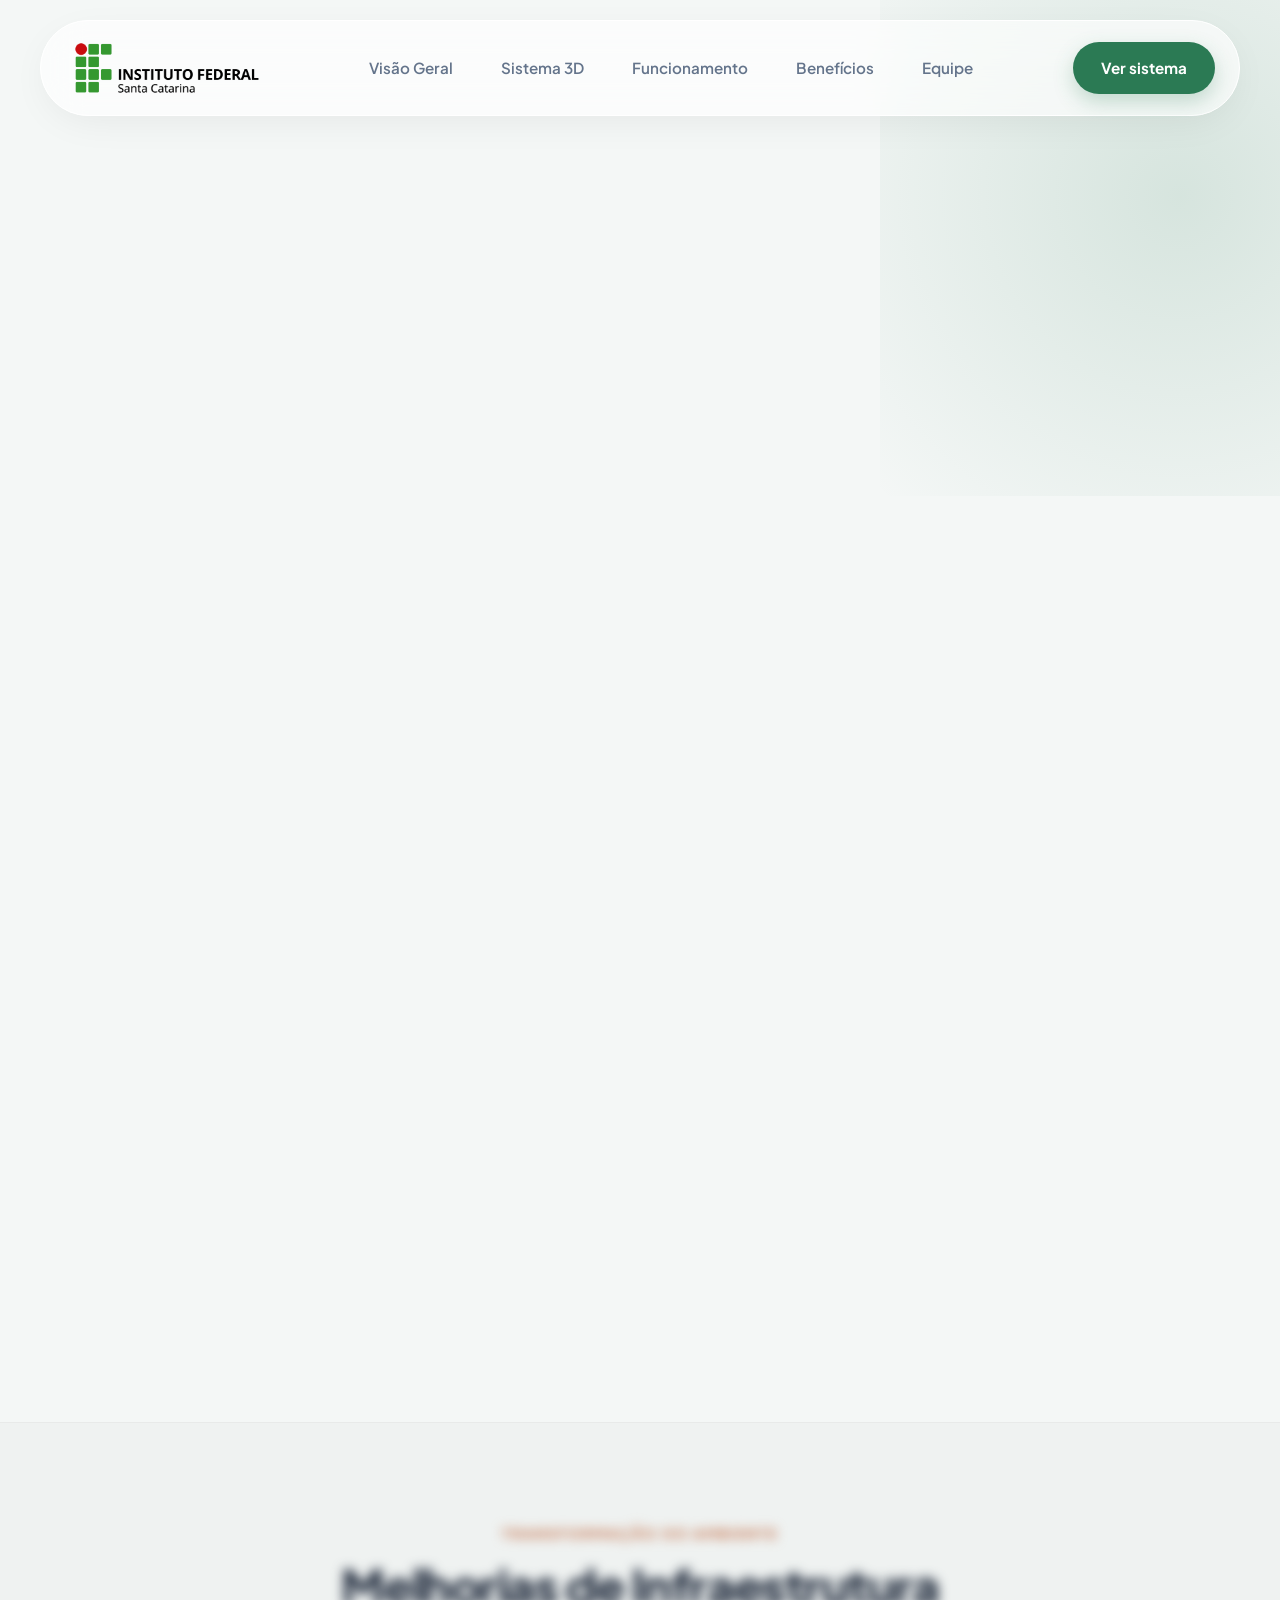
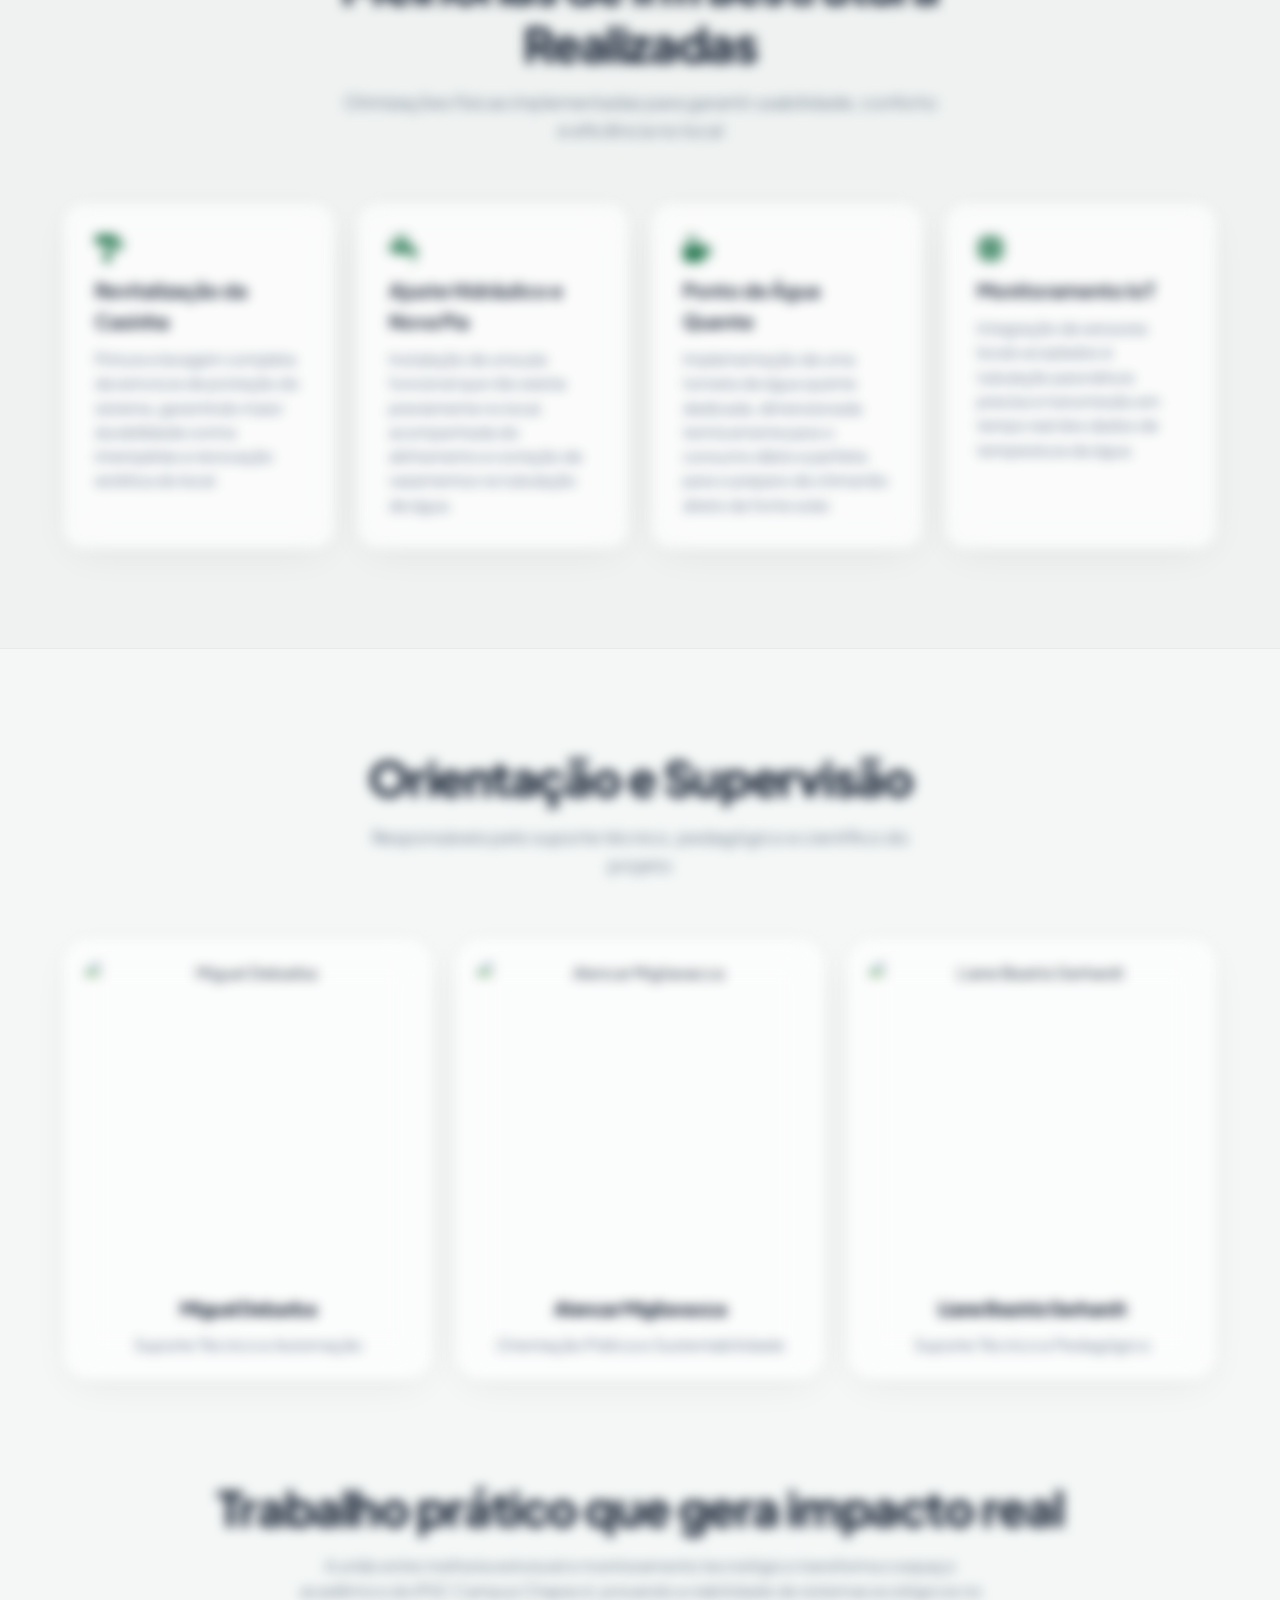
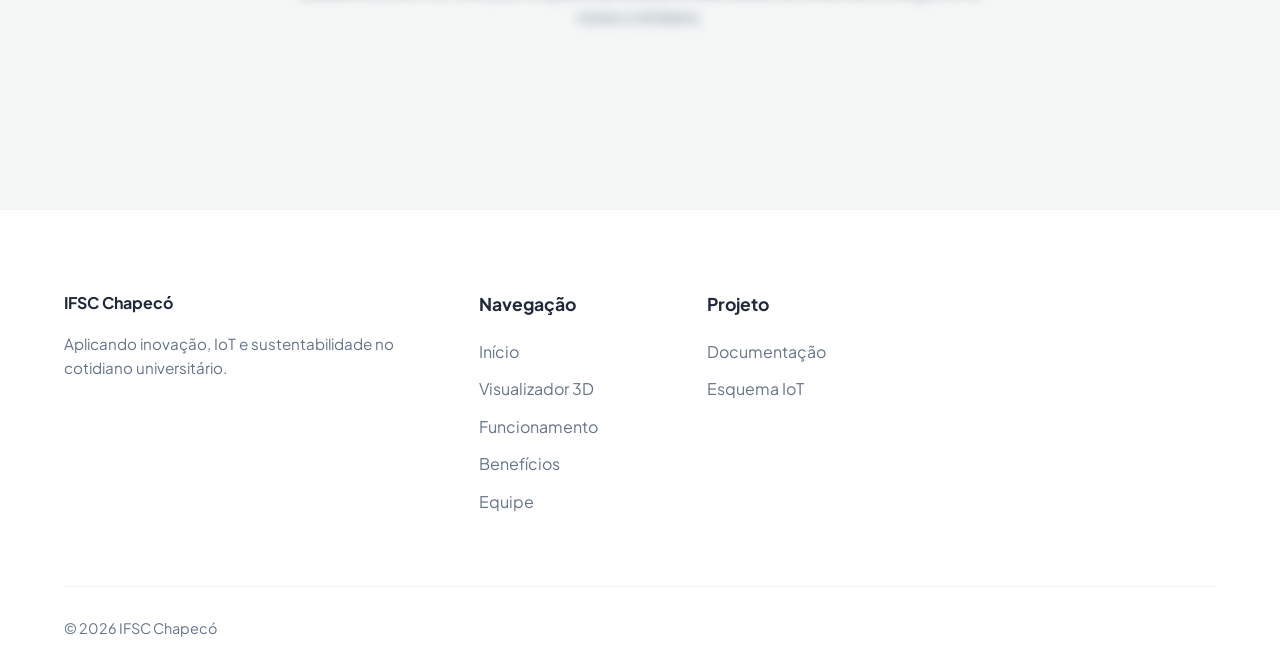
==== commit 055156e4: "fix: configure absolute URL and dimensions for Open Graph image preview - updated og:image with abso" ====
--- a/equipe.html
+++ b/equipe.html
@@ -16,7 +16,10 @@
   <meta property="og:title" content="Equipe - Aquecedor Solar IFSC Chapecó" />
   <meta property="og:description"
     content="Conheça os responsáveis pela modernização, sistema IoT e revitalização do ambiente do aquecimento solar no IFSC Campus Chapecó." />
-  <meta property="og:image" content="assets/img/img-aquecedor-agua.png" />
+  <meta property="og:image" content="https://davidjgreensifsc.github.io/Aquecedor-Solar/assets/img/img-aquecedor-agua.webp" />
+  <meta property="og:image:width" content="1200" />
+  <meta property="og:image:height" content="630" />
+  <meta property="og:image:type" content="image/webp" />
   <meta property="og:type" content="website" />
 
   <link rel="icon" href="assets/img/favicon.png" type="image/png">
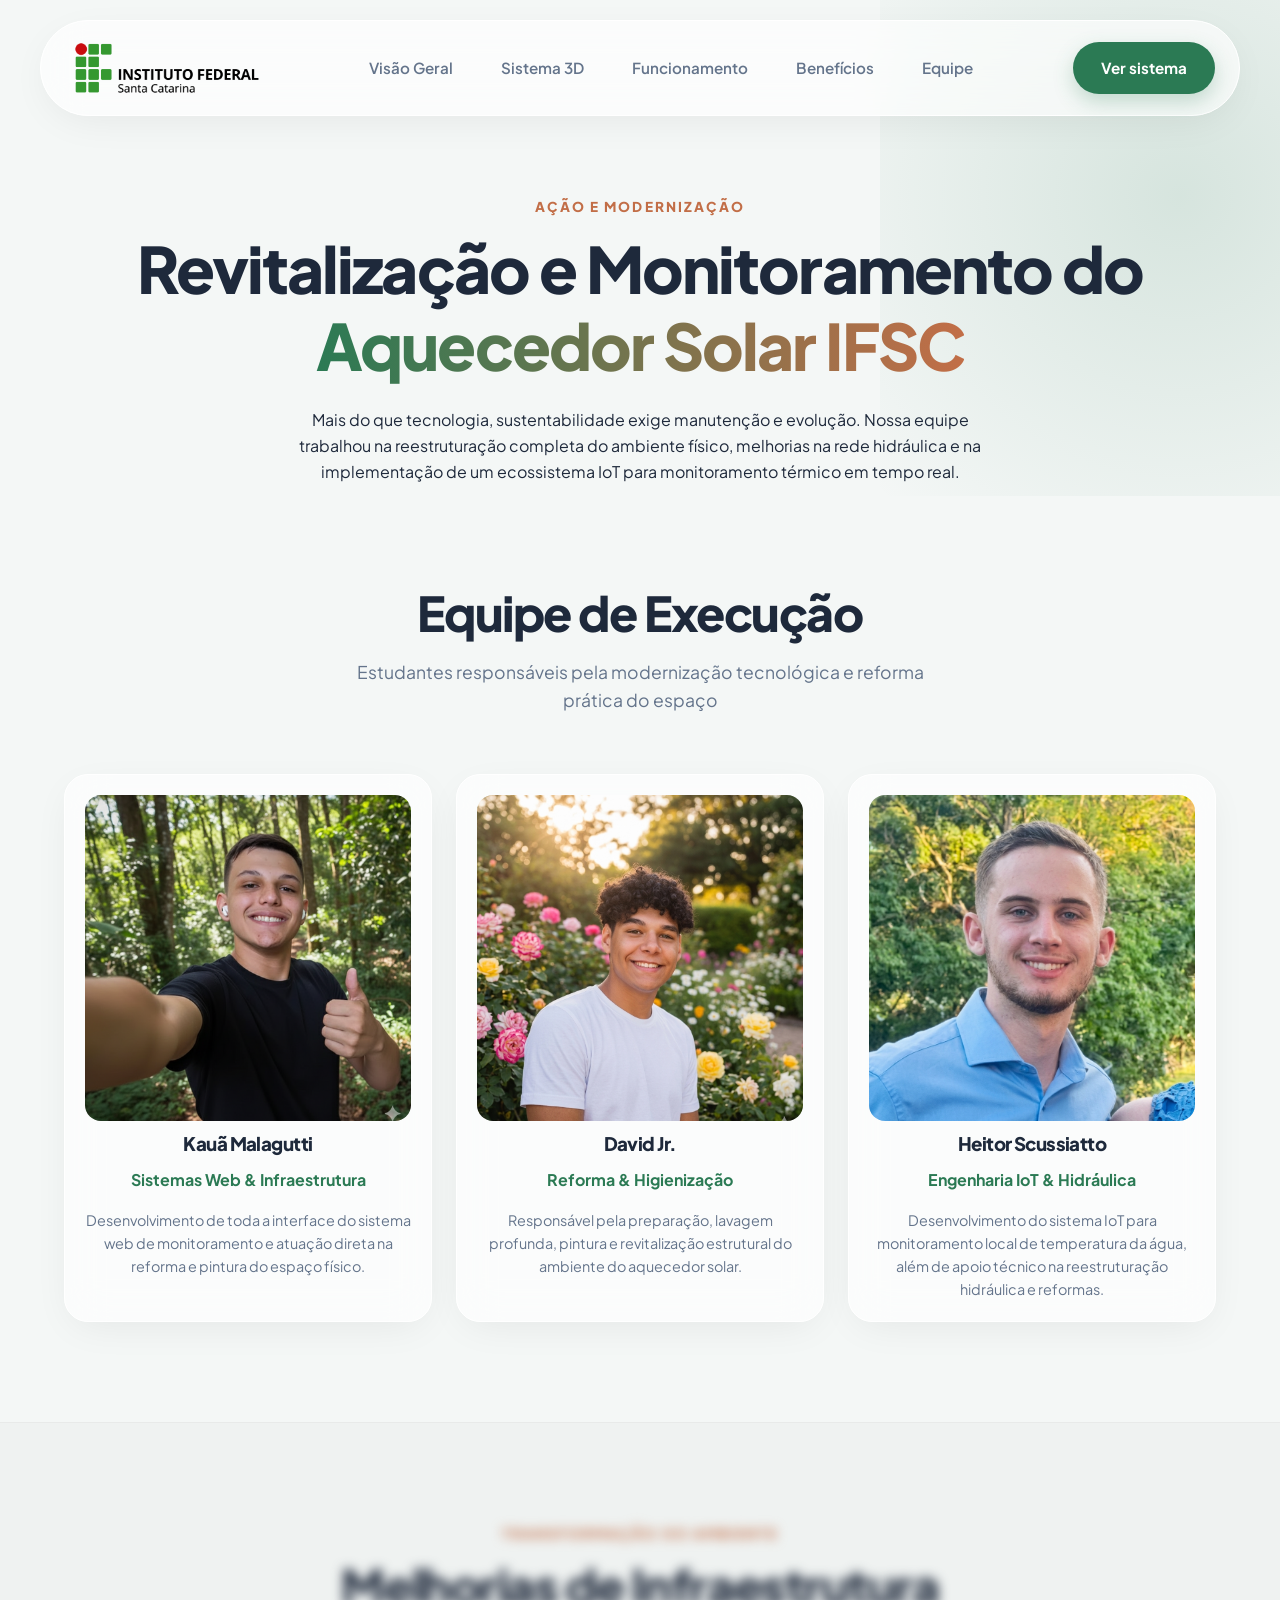
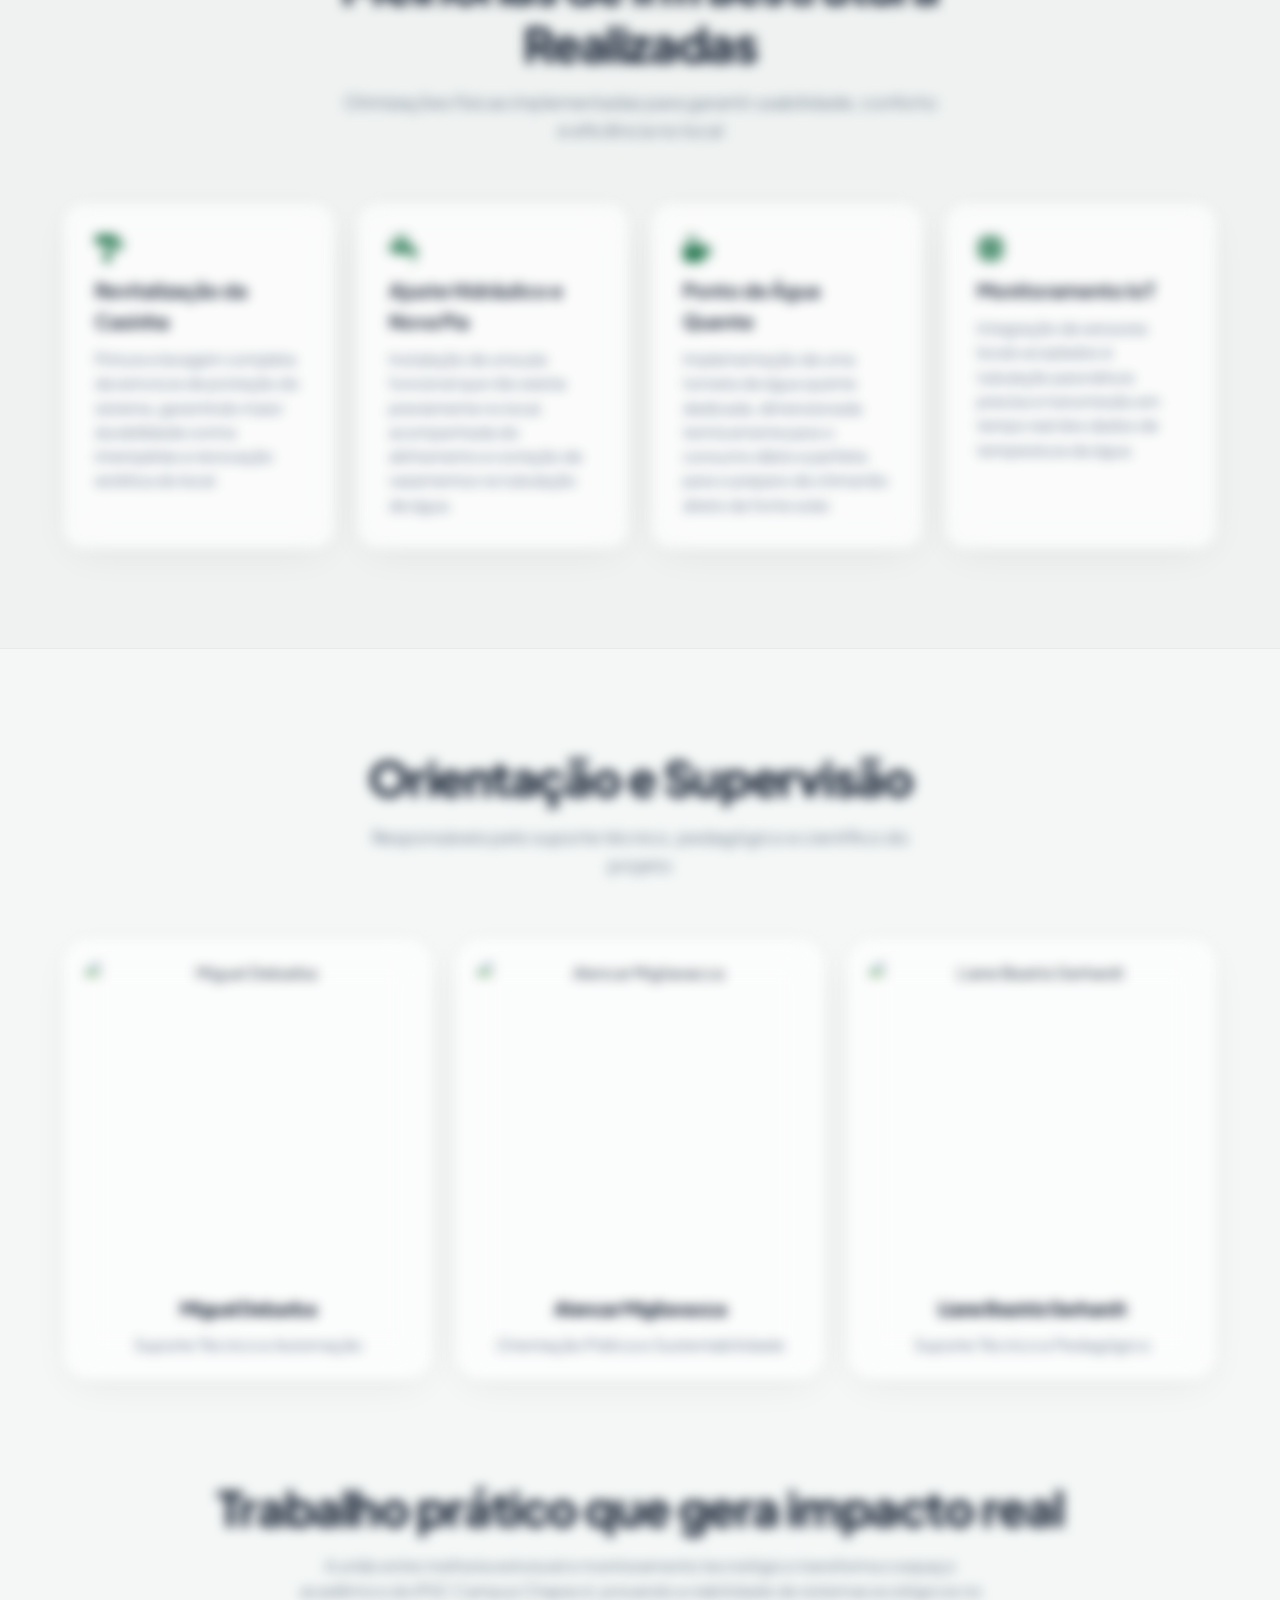
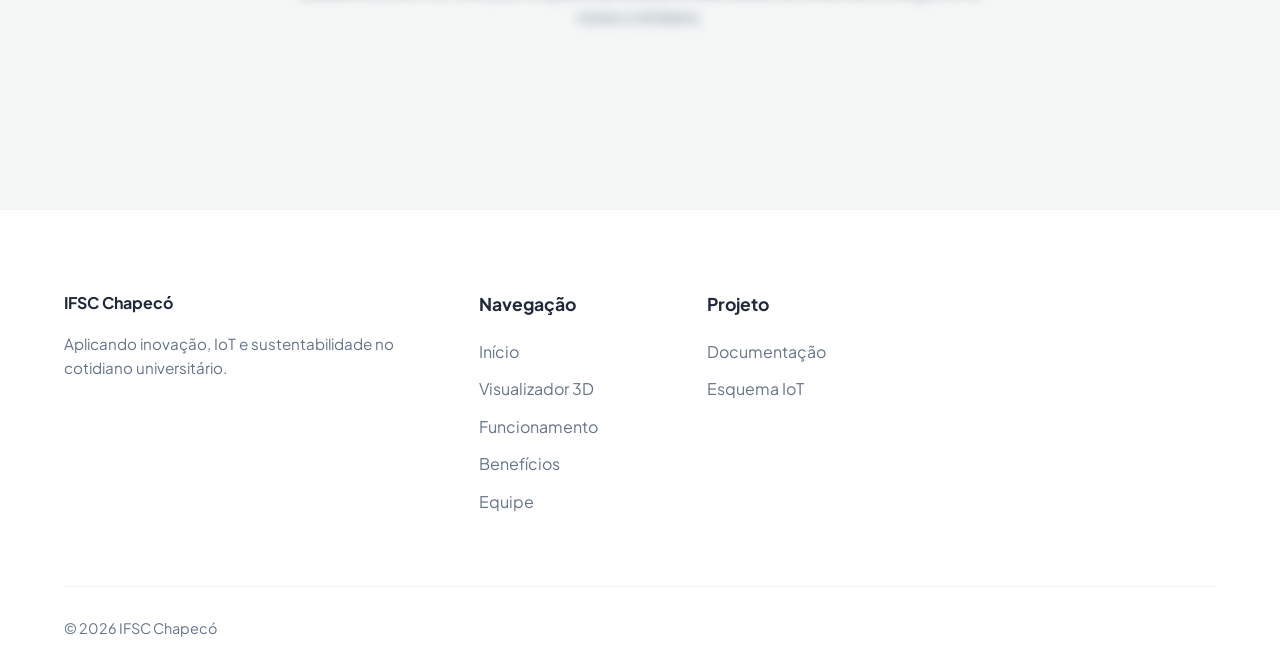
==== commit 047b13af: "fix: update Open Graph image to final solar heater preview asset - replaced temporary Open Graph pre" ====
--- a/equipe.html
+++ b/equipe.html
@@ -16,7 +16,7 @@
   <meta property="og:title" content="Equipe - Aquecedor Solar IFSC Chapecó" />
   <meta property="og:description"
     content="Conheça os responsáveis pela modernização, sistema IoT e revitalização do ambiente do aquecimento solar no IFSC Campus Chapecó." />
-  <meta property="og:image" content="https://davidjgreensifsc.github.io/Aquecedor-Solar/assets/img/img-aquecedor-agua.webp" />
+  <meta property="og:image" content="https://davidjgreensifsc.github.io/Aquecedor-Solar/assets/img/og-aquecedor-solar.webp" />
   <meta property="og:image:width" content="1200" />
   <meta property="og:image:height" content="630" />
   <meta property="og:image:type" content="image/webp" />
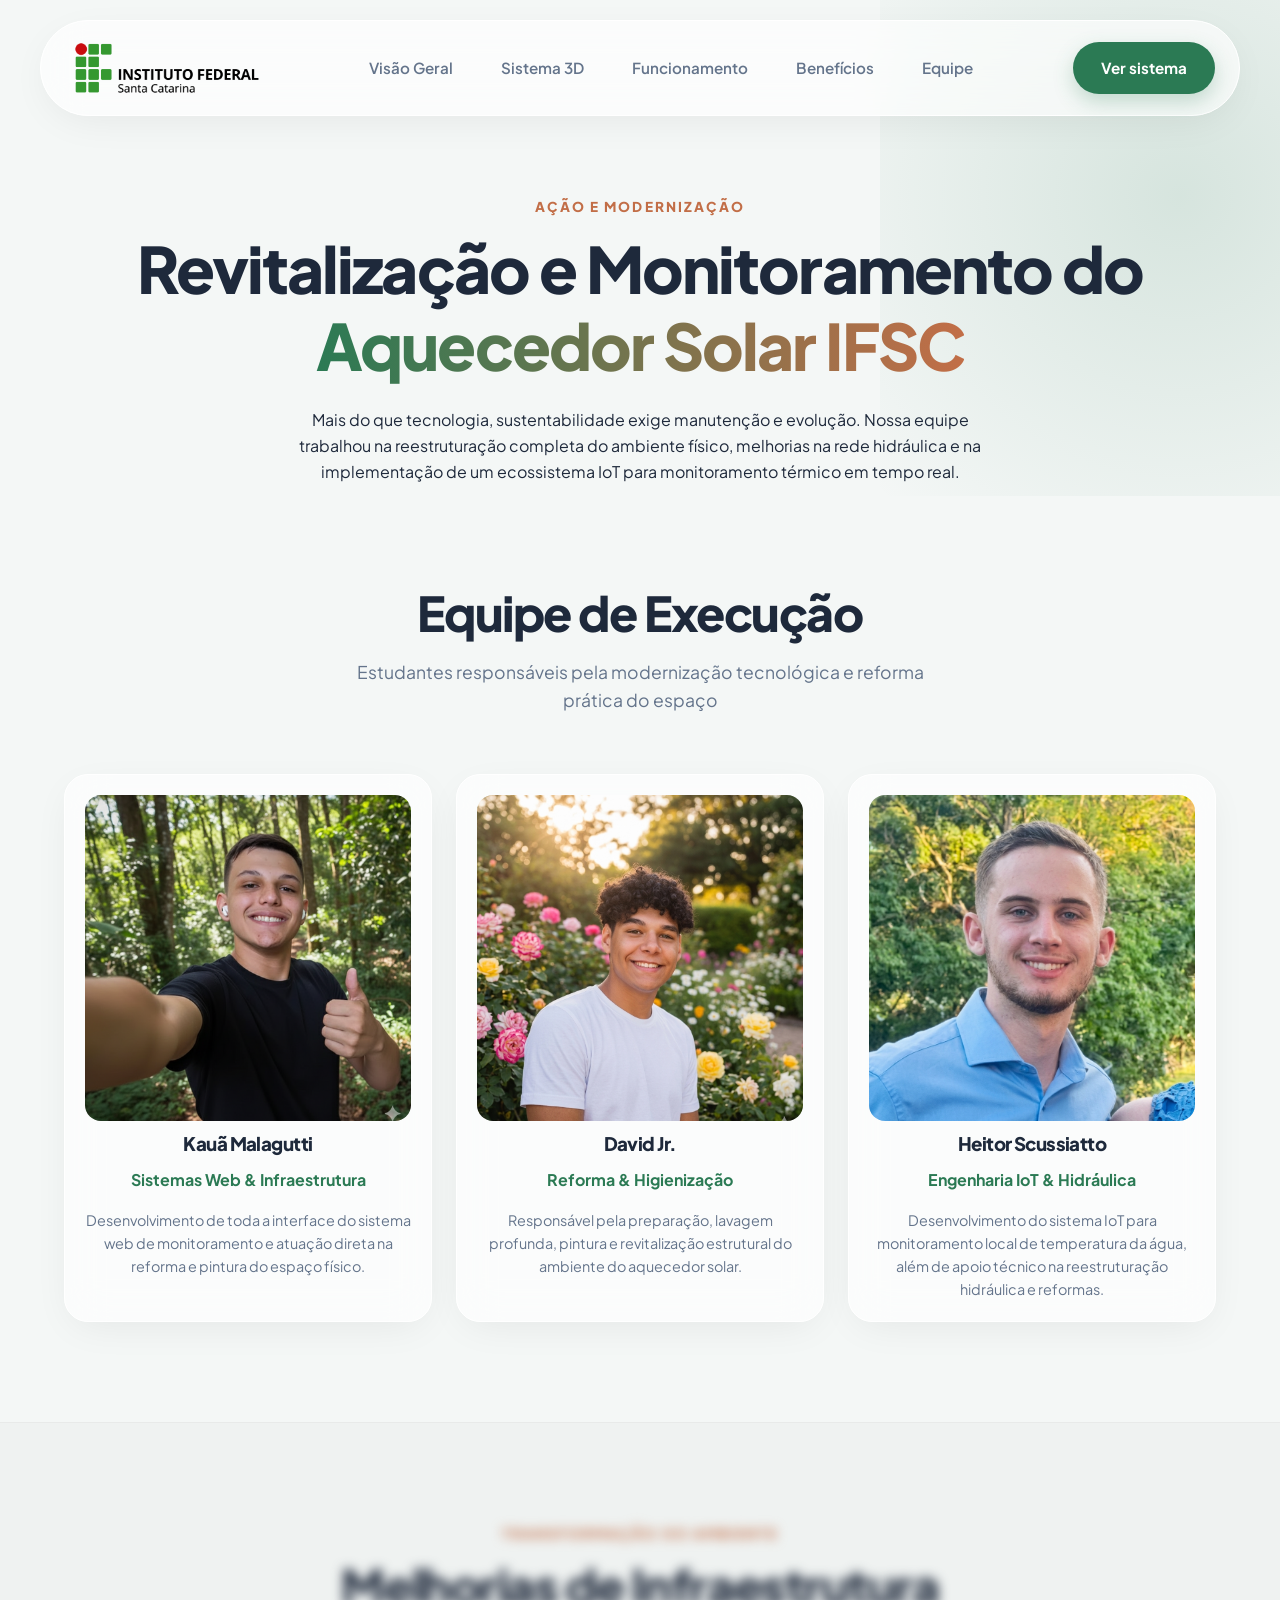
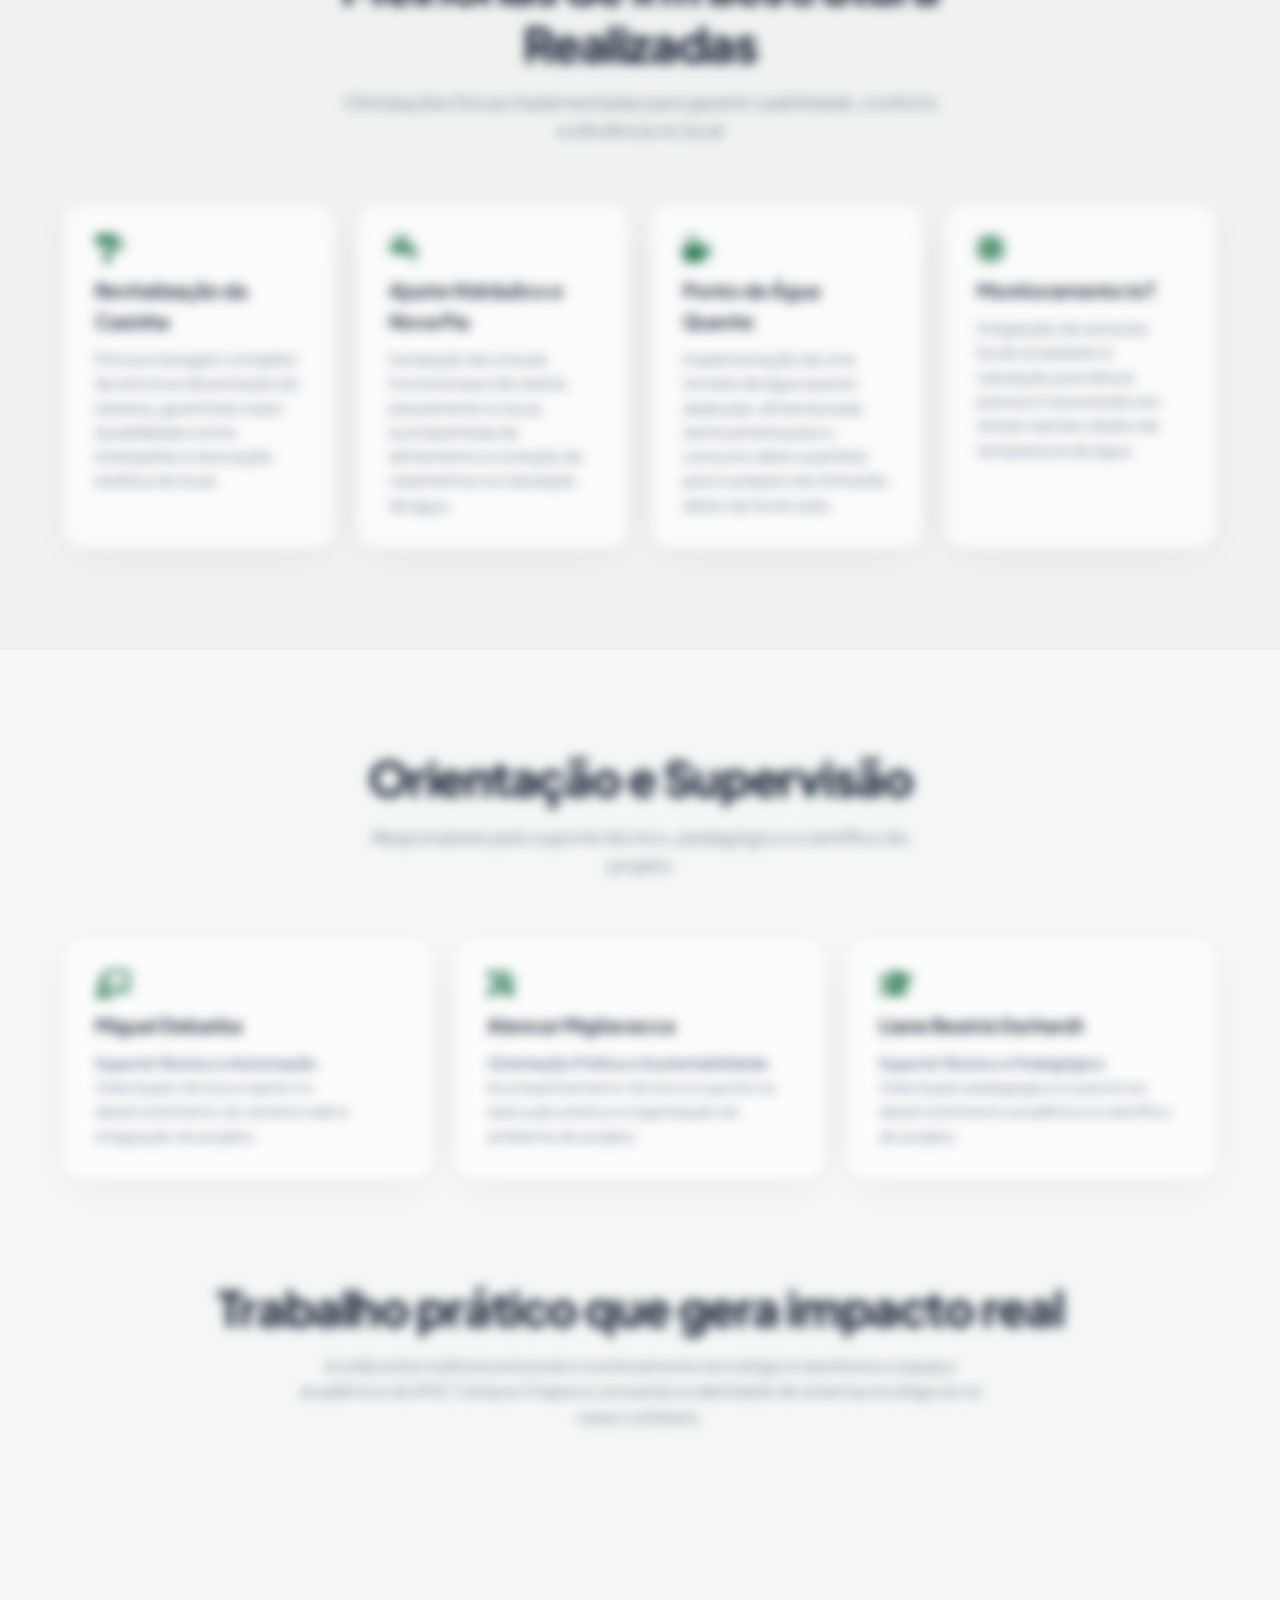
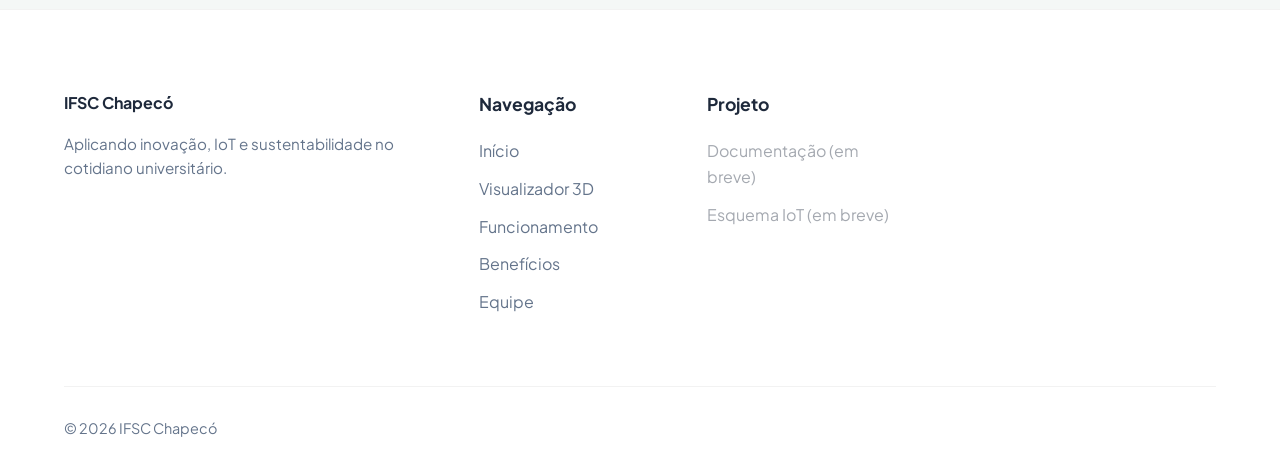
==== commit 1698b606: "refactor: improve site structure, footer links, and team section layout - fixed HTML5 void element s" ====
--- a/equipe.html
+++ b/equipe.html
@@ -2,25 +2,25 @@
 <html lang="pt-BR">
 
 <head>
-  <meta charset="UTF-8" />
-  <meta name="viewport" content="width=device-width, initial-scale=1.0" />
+  <meta charset="UTF-8">
+  <meta name="viewport" content="width=device-width, initial-scale=1.0">
   <meta name="theme-color" content="#2B7A54">
 
   <title>Equipe | Aquecedor Solar IFSC Chapecó</title>
   <meta name="description"
-    content="Conheça a equipe multidisciplinar do projeto de revitalização e monitoramento do aquecedor solar do IFSC Campus Chapecó." />
-  <meta name="keywords"
-    content="equipe, aquecedor solar, IFSC Chapecó, IoT, sustentabilidade, estudantes, reforma" />
-  <meta name="author" content="IFSC Chapecó" />
-
-  <meta property="og:title" content="Equipe - Aquecedor Solar IFSC Chapecó" />
+    content="Conheça a equipe multidisciplinar do projeto de revitalização e monitoramento do aquecedor solar do IFSC Campus Chapecó.">
+  <meta name="keywords" content="equipe, aquecedor solar, IFSC Chapecó, IoT, sustentabilidade, estudantes, reforma">
+  <meta name="author" content="IFSC Chapecó">
+
+  <meta property="og:title" content="Equipe - Aquecedor Solar IFSC Chapecó">
   <meta property="og:description"
-    content="Conheça os responsáveis pela modernização, sistema IoT e revitalização do ambiente do aquecimento solar no IFSC Campus Chapecó." />
-  <meta property="og:image" content="https://davidjgreensifsc.github.io/Aquecedor-Solar/assets/img/og-aquecedor-solar.webp" />
-  <meta property="og:image:width" content="1200" />
-  <meta property="og:image:height" content="630" />
-  <meta property="og:image:type" content="image/webp" />
-  <meta property="og:type" content="website" />
+    content="Conheça os responsáveis pela modernização, sistema IoT e revitalização do ambiente do aquecimento solar no IFSC Campus Chapecó.">
+  <meta property="og:image"
+    content="https://davidjgreensifsc.github.io/Aquecedor-Solar/assets/img/og-aquecedor-solar.webp">
+  <meta property="og:image:width" content="1200">
+  <meta property="og:image:height" content="630">
+  <meta property="og:image:type" content="image/webp">
+  <meta property="og:type" content="website">
 
   <link rel="icon" href="assets/img/favicon.png" type="image/png">
 
@@ -28,7 +28,7 @@
     rel="stylesheet">
   <link rel="stylesheet" href="https://cdnjs.cloudflare.com/ajax/libs/font-awesome/6.5.1/css/all.min.css">
 
-  <link rel="stylesheet" href="assets/css/style.css" />
+  <link rel="stylesheet" href="assets/css/style.css">
 </head>
 
 <body>
@@ -68,8 +68,9 @@
           </h1>
 
           <p style="max-width: 720px; margin: 0 auto;">
-            Mais do que tecnologia, sustentabilidade exige manutenção e evolução. Nossa equipe trabalhou na 
-            reestruturação completa do ambiente físico, melhorias na rede hidráulica e na implementação de um ecossistema 
+            Mais do que tecnologia, sustentabilidade exige manutenção e evolução. Nossa equipe trabalhou na
+            reestruturação completa do ambiente físico, melhorias na rede hidráulica e na implementação de um
+            ecossistema
             IoT para monitoramento térmico em tempo real.
           </p>
         </div>
@@ -91,31 +92,39 @@
           <div class="member-card glass-panel reveal">
             <img src="assets/img/Kauã.png" alt="Kauã Malagutti" loading="lazy">
             <h3>Kauã Malagutti</h3>
-            <p class="role" style="font-weight: 700; color: var(--accent-green); margin-bottom: 4px;">Sistemas Web & Infraestrutura</p>
-            <p class="description" style="color: var(--text-muted); font-size: 0.9rem;">Desenvolvimento de toda a interface do sistema web de monitoramento e atuação direta na reforma e pintura do espaço físico.</p>
+            <p class="role" style="font-weight: 700; color: var(--accent-green); margin-bottom: 4px;">Sistemas Web &
+              Infraestrutura</p>
+            <p class="description" style="color: var(--text-muted); font-size: 0.9rem;">Desenvolvimento de toda a
+              interface do sistema web de monitoramento e atuação direta na reforma e pintura do espaço físico.</p>
           </div>
 
           <div class="member-card glass-panel reveal delay-1">
             <img src="assets/img/David.png" alt="David Jr." loading="lazy">
             <h3>David Jr.</h3>
-            <p class="role" style="font-weight: 700; color: var(--accent-green); margin-bottom: 4px;">Reforma & Higienização</p>
-            <p class="description" style="color: var(--text-muted); font-size: 0.9rem;">Responsável pela preparação, lavagem profunda, pintura e revitalização estrutural do ambiente do aquecedor solar.</p>
+            <p class="role" style="font-weight: 700; color: var(--accent-green); margin-bottom: 4px;">Reforma &
+              Higienização</p>
+            <p class="description" style="color: var(--text-muted); font-size: 0.9rem;">Responsável pela preparação,
+              lavagem profunda, pintura e revitalização estrutural do ambiente do aquecedor solar.</p>
           </div>
 
           <div class="member-card glass-panel reveal delay-2">
             <img src="assets/img/Heitor.png" alt="Heitor Scussiatto" loading="lazy">
             <h3>Heitor Scussiatto</h3>
-            <p class="role" style="font-weight: 700; color: var(--accent-green); margin-bottom: 4px;">Engenharia IoT & Hidráulica</p>
-            <p class="description" style="color: var(--text-muted); font-size: 0.9rem;">Desenvolvimento do sistema IoT para monitoramento local de temperatura da água, além de apoio técnico na reestruturação hidráulica e reformas.</p>
-          </div>
-          
-        </div>
-      </div>
-    </section>
-
-    <section class="section-padding" style="background: rgba(0,0,0,0.02); border-top: 1px solid rgba(0,0,0,0.03); border-bottom: 1px solid rgba(0,0,0,0.03);">
-      <div class="container">
-        
+            <p class="role" style="font-weight: 700; color: var(--accent-green); margin-bottom: 4px;">Engenharia IoT &
+              Hidráulica</p>
+            <p class="description" style="color: var(--text-muted); font-size: 0.9rem;">Desenvolvimento do sistema IoT
+              para monitoramento local de temperatura da água, além de apoio técnico na reestruturação hidráulica e
+              reformas.</p>
+          </div>
+
+        </div>
+      </div>
+    </section>
+
+    <section class="section-padding"
+      style="background: rgba(0,0,0,0.02); border-top: 1px solid rgba(0,0,0,0.03); border-bottom: 1px solid rgba(0,0,0,0.03);">
+      <div class="container">
+
         <div class="section-heading text-center reveal">
           <span class="eyebrow">Transformação do Ambiente</span>
           <h2>Melhorias de Infraestrutura Realizadas</h2>
@@ -123,29 +132,33 @@
         </div>
 
         <div class="info-grid">
-          
+
           <div class="info-card reveal">
             <i class="fa-solid fa-paint-roller"></i>
             <h4>Revitalização da Casinha</h4>
-            <p>Pintura e lavagem completa da estrutura de proteção do sistema, garantindo maior durabilidade contra intempéries e renovação estética do local.</p>
+            <p>Pintura e lavagem completa da estrutura de proteção do sistema, garantindo maior durabilidade contra
+              intempéries e renovação estética do local.</p>
           </div>
 
           <div class="info-card reveal delay-1">
             <i class="fa-solid fa-faucet-drip"></i>
             <h4>Ajuste Hidráulico e Nova Pia</h4>
-            <p>Instalação de uma pia funcional que não existia previamente no local, acompanhada do alinhamento e correção de vazamentos na tubulação de água.</p>
+            <p>Instalação de uma pia funcional que não existia previamente no local, acompanhada do alinhamento e
+              correção de vazamentos na tubulação de água.</p>
           </div>
 
           <div class="info-card reveal delay-2">
             <i class="fa-solid fa-mug-hot"></i>
             <h4>Ponto de Água Quente</h4>
-            <p>Implementação de uma torneira de água quente dedicada, dimensionada termicamente para o consumo diário e perfeita para o preparo de chimarrão direto da fonte solar.</p>
+            <p>Implementação de uma torneira de água quente dedicada, dimensionada termicamente para o consumo diário e
+              perfeita para o preparo de chimarrão direto da fonte solar.</p>
           </div>
 
           <div class="info-card reveal delay-3">
             <i class="fa-solid fa-microchip"></i>
             <h4>Monitoramento IoT</h4>
-            <p>Integração de sensores locais acoplados à tubulação para leitura precisa e transmissão em tempo real dos dados de temperatura da água.</p>
+            <p>Integração de sensores locais acoplados à tubulação para leitura precisa e transmissão em tempo real dos
+              dados de temperatura da água.</p>
           </div>
 
         </div>
@@ -160,27 +173,34 @@
           <p>Responsáveis pelo suporte técnico, pedagógico e científico do projeto</p>
         </div>
 
-        <div class="members-grid"
-          style="display: grid; grid-template-columns: repeat(auto-fit, minmax(280px, 1fr)); gap: 24px;">
-
-          <div class="member-card glass-panel reveal">
-            <img src="assets/img/placeholder-professor.jpg" alt="Miguel Debarba" loading="lazy">
-            <h3>Miguel Debarba</h3>
-            <p class="role" style="color: var(--text-muted);">Suporte Técnico e Automação</p>
-          </div>
-
-          <div class="member-card glass-panel reveal delay-1">
-            <img src="assets/img/placeholder-professor.jpg" alt="Alencar Migliavacca" loading="lazy">
-            <h3>Alencar Migliavacca</h3>
-            <p class="role" style="color: var(--text-muted);">Orientação Prática e Sustentabilidade</p>
-          </div>
-
-          <div class="member-card glass-panel reveal delay-2">
-            <img src="assets/img/placeholder-professor.jpg" alt="Liane Beatriz Gerhardt" loading="lazy">
-            <h3>Liane Beatriz Gerhardt</h3>
-            <p class="role" style="color: var(--text-muted);">Suporte Técnico e Pedagógico</p>
-          </div>
-
+        <div class="info-grid">
+
+          <div class="info-card reveal">
+            <i class="fa-solid fa-chalkboard-user"></i>
+            <h4>Miguel Debarba</h4>
+            <p><strong>Suporte Técnico e Automação</strong></p>
+            <p>
+              Orientação técnica e apoio no desenvolvimento do sistema web e integração do projeto.
+            </p>
+          </div>
+
+          <div class="info-card reveal delay-1">
+            <i class="fa-solid fa-screwdriver-wrench"></i>
+            <h4>Alencar Migliavacca</h4>
+            <p><strong>Orientação Prática e Sustentabilidade</strong></p>
+            <p>
+              Acompanhamento técnico e suporte na execução prática e organização do ambiente do projeto.
+            </p>
+          </div>
+
+          <div class="info-card reveal delay-2">
+            <i class="fa-solid fa-graduation-cap"></i>
+            <h4>Liane Beatriz Gerhardt</h4>
+            <p><strong>Suporte Técnico e Pedagógico</strong></p>
+            <p>
+              Orientação pedagógica e suporte ao desenvolvimento acadêmico e científico do projeto.
+            </p>
+          </div>
         </div>
       </div>
     </section>
@@ -189,7 +209,8 @@
       <div class="container text-center reveal">
         <h2>Trabalho prático que gera impacto real</h2>
         <p style="max-width:700px; margin:0 auto; color: var(--text-muted);">
-          A união entre melhoria estrutural e monitoramento tecnológico transforma o espaço acadêmico do IFSC Campus Chapecó, provando a viabilidade de sistemas ecológicos no nosso cotidiano.
+          A união entre melhoria estrutural e monitoramento tecnológico transforma o espaço acadêmico do IFSC Campus
+          Chapecó, provando a viabilidade de sistemas ecológicos no nosso cotidiano.
         </p>
       </div>
     </section>
@@ -218,8 +239,8 @@
       <div class="footer-links">
         <h4>Projeto</h4>
         <ul>
-          <li><a href="#">Documentação</a></li>
-          <li><a href="#">Esquema IoT</a></li>
+          <li><span style="opacity: 0.4;">Documentação (em breve)</span></li>
+          <li><span style="opacity: 0.4;">Esquema IoT (em breve)</span></li>
         </ul>
       </div>
 
@@ -233,4 +254,5 @@
   <script src="assets/js/script.js"></script>
 
 </body>
+
 </html>
